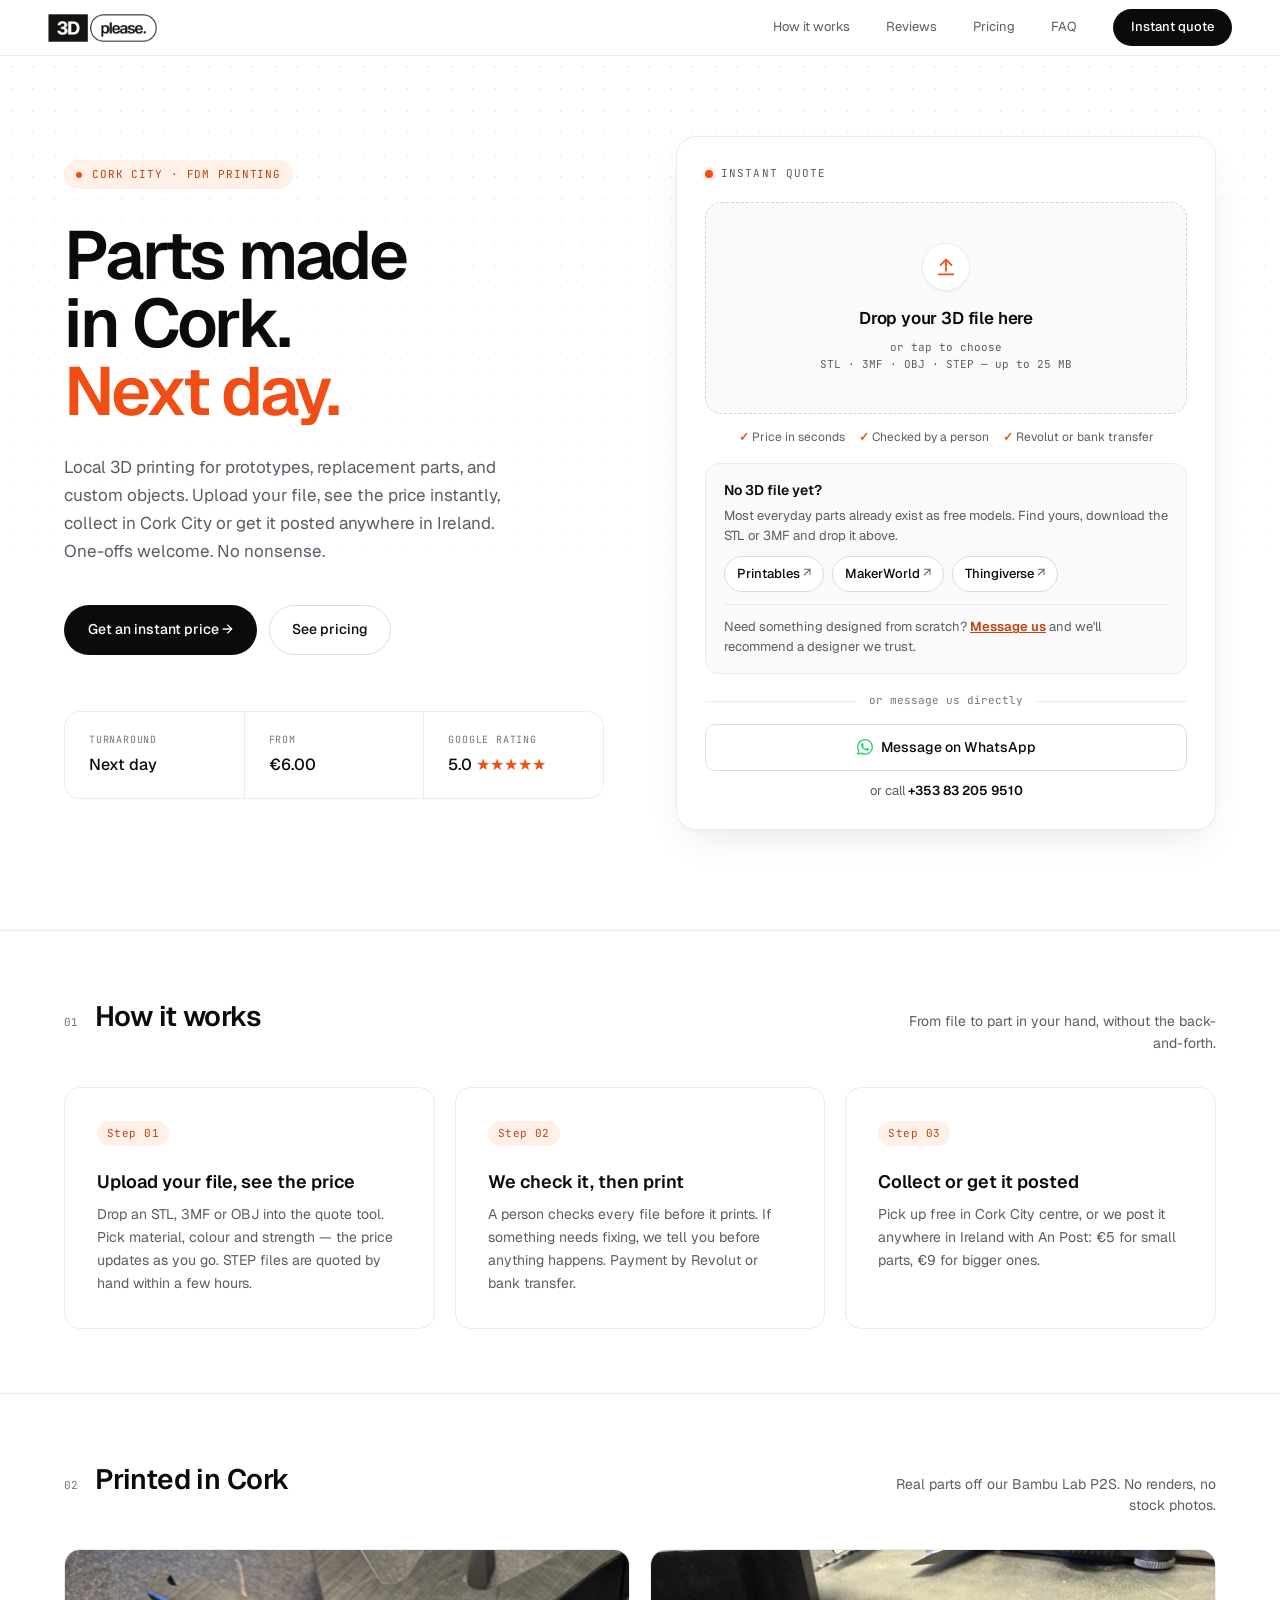
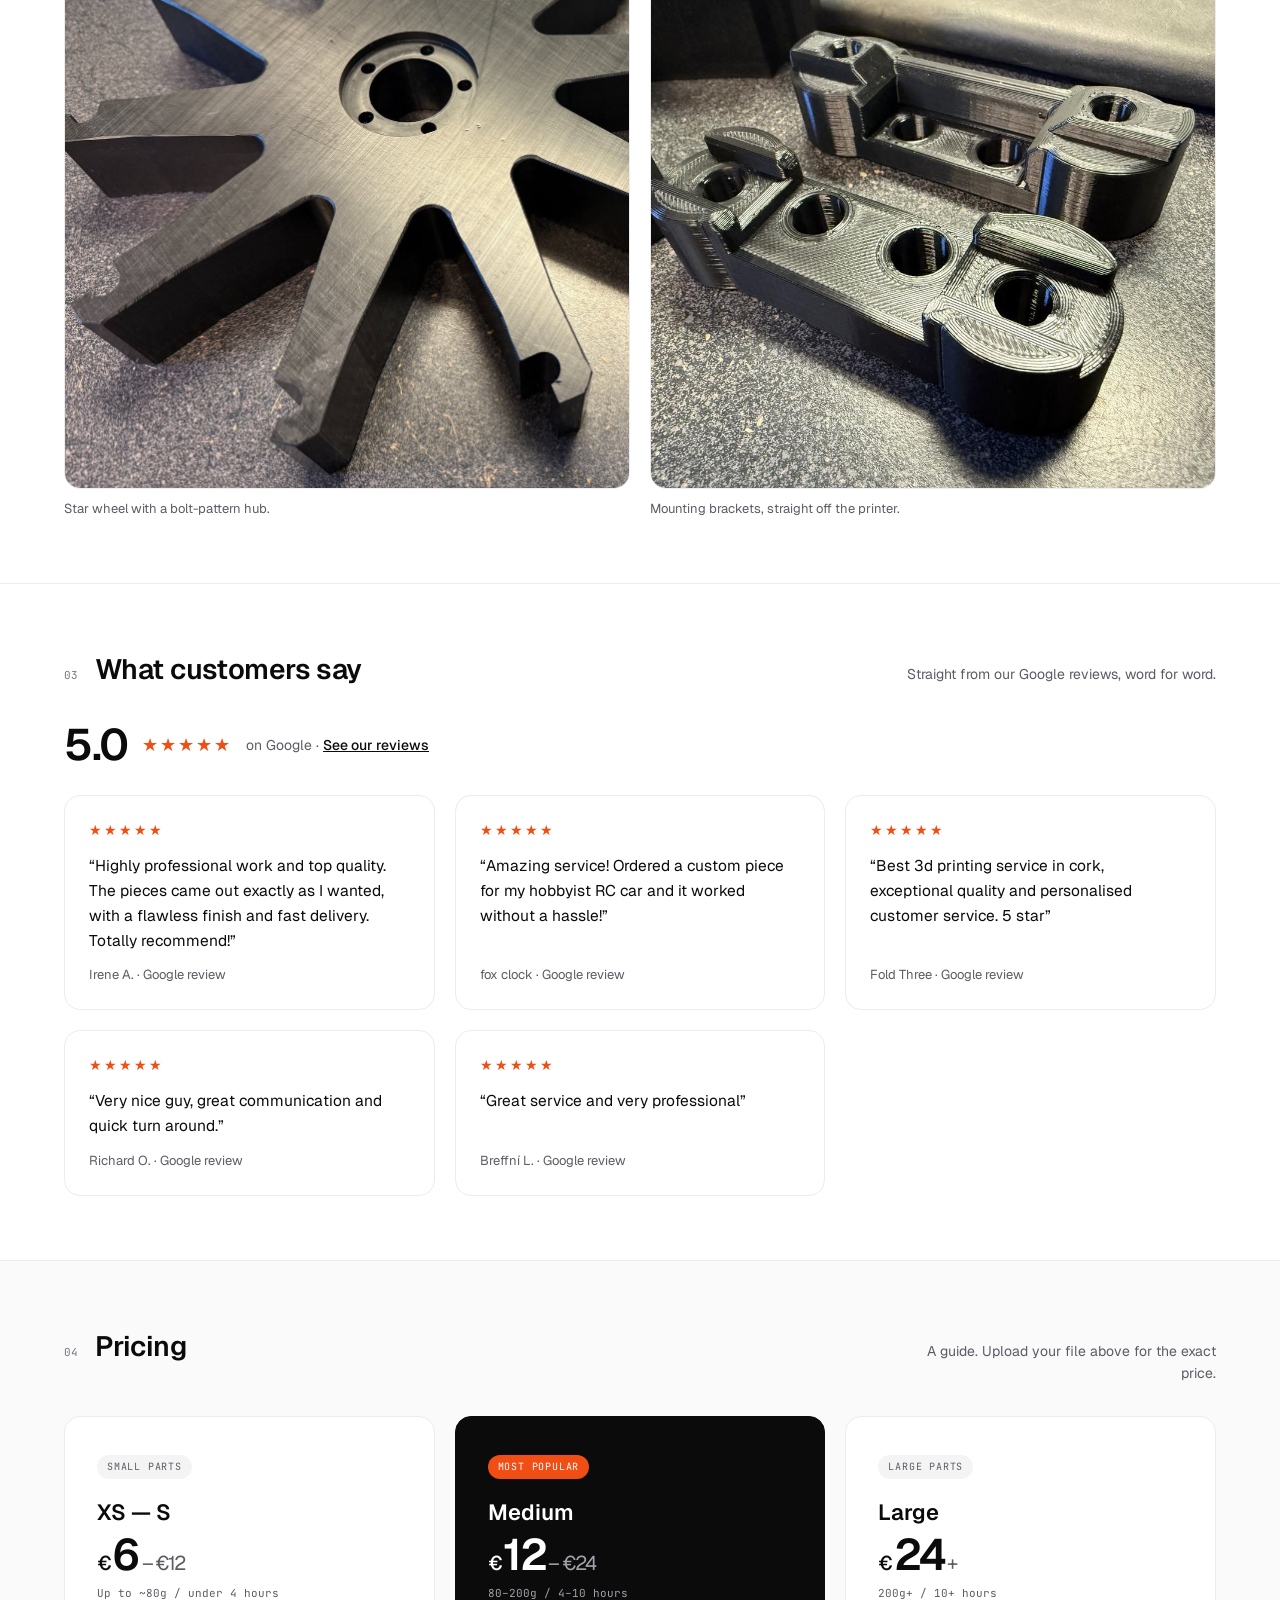
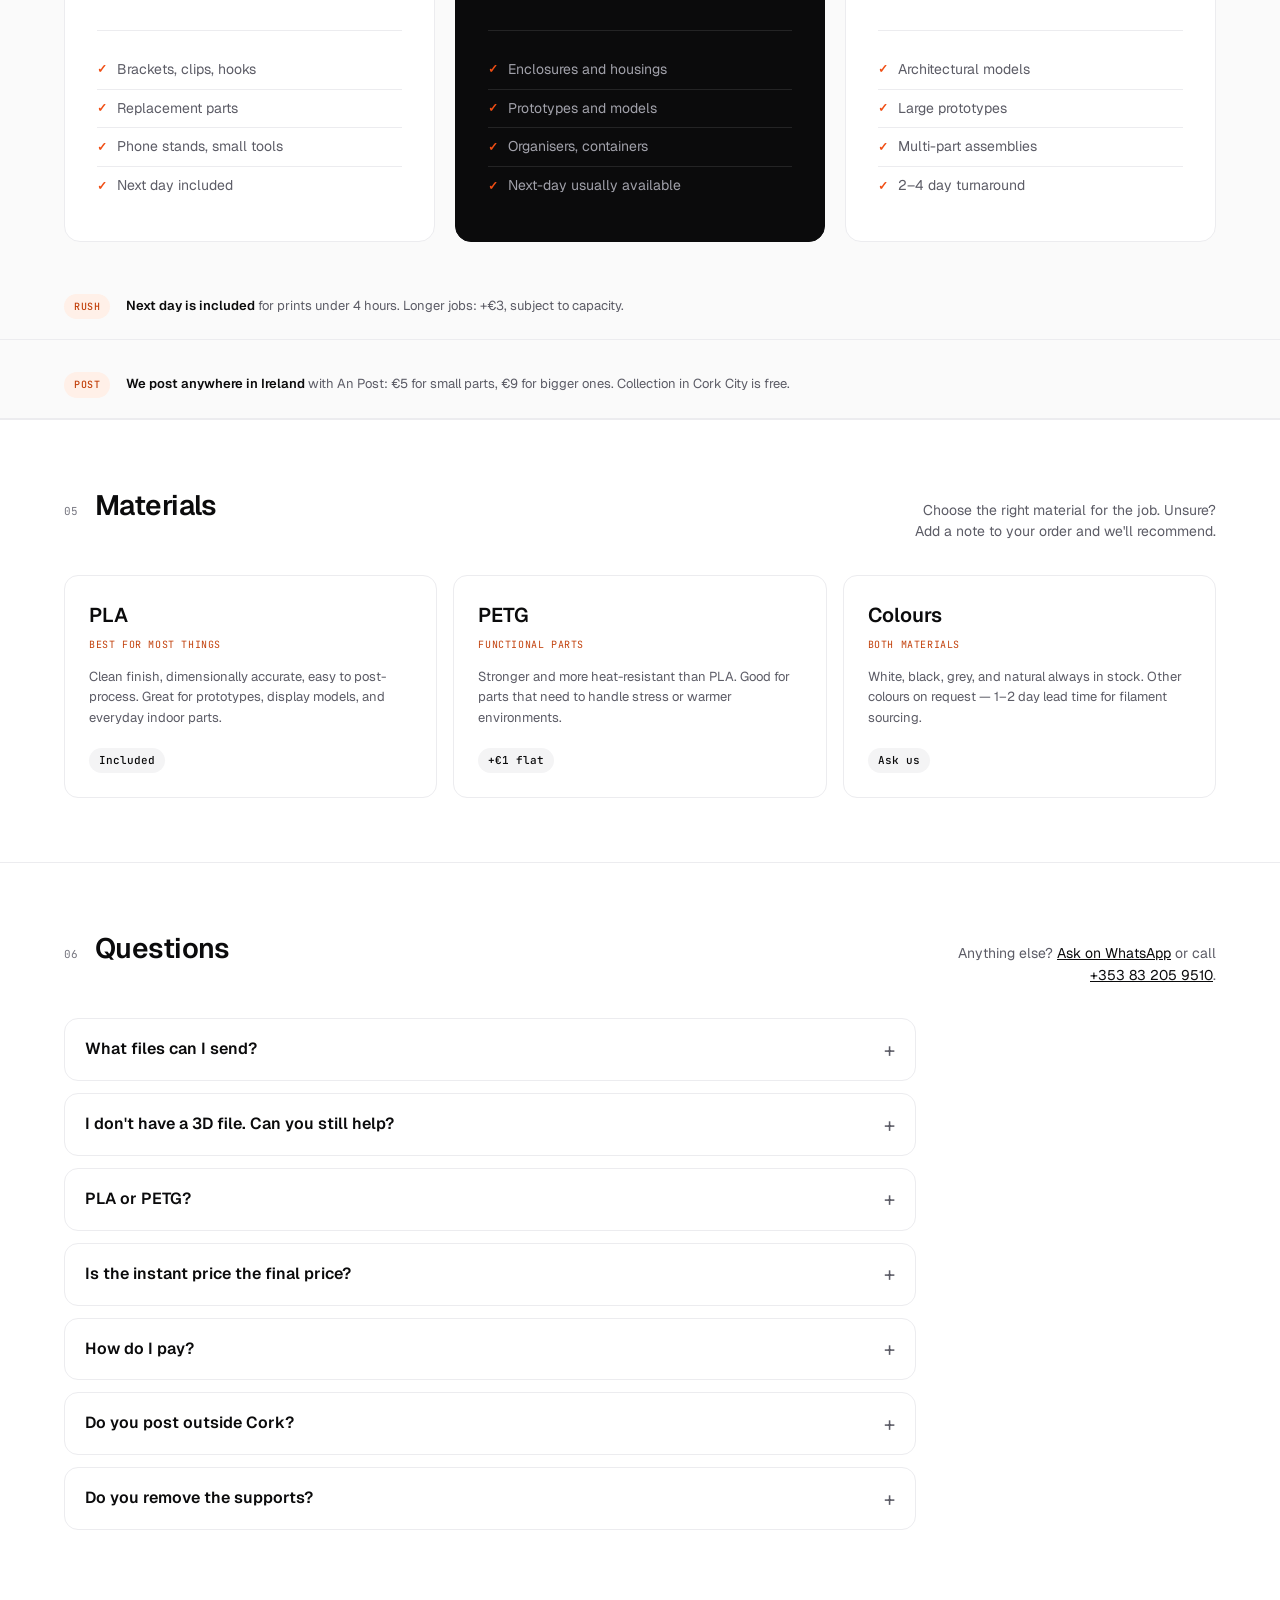
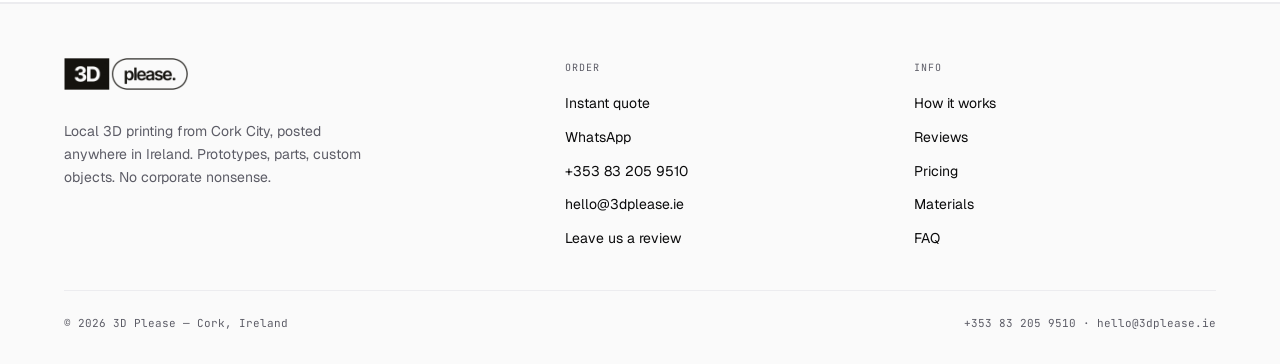
==== index.html @ f81de5fb "Show phone number +353 83 205 9510 on the site Visible, clickable phone number next to the WhatsApp " ====
<!DOCTYPE html>
<html lang="en">
<head>
<meta charset="UTF-8">
<meta name="viewport" content="width=device-width, initial-scale=1.0">
<title>3D Please — Cork City 3D Printing</title>
<meta name="description" content="Local 3D printing in Cork City. Upload your STL, 3MF or OBJ and get an instant price. PLA and PETG. Collect in Cork or get it posted anywhere in Ireland.">
<meta name="keywords" content="3D printing Cork, 3D print Cork City, instant 3D printing quote Cork, STL printing Ireland">
<meta property="og:title" content="3D Please — Cork City 3D Printing">
<meta property="og:description" content="Upload your file, see your price instantly. Collect in Cork City or we post it anywhere in Ireland.">
<meta property="og:url" content="https://3dplease.ie">
<meta property="og:type" content="website">
<meta property="og:image" content="https://3dplease.ie/og.png">
<meta property="og:image:width" content="1200">
<meta property="og:image:height" content="630">
<meta property="og:image:alt" content="3D Please — Cork City, next-day 3D printing">
<meta name="twitter:card" content="summary_large_image">
<link rel="canonical" href="https://3dplease.ie">
<link rel="icon" type="image/svg+xml" href="data:image/svg+xml,%3Csvg xmlns='http://www.w3.org/2000/svg' viewBox='0 0 32 32'%3E%3Crect width='32' height='32' fill='%2318171a'/%3E%3Ctext x='16' y='22' font-family='-apple-system,BlinkMacSystemFont,system-ui,sans-serif' font-weight='900' font-size='14' fill='%23f6f3ed' text-anchor='middle'%3E3D%3C/text%3E%3C/svg%3E">
<link rel="preconnect" href="https://fonts.googleapis.com">
<link href="https://fonts.googleapis.com/css2?family=Geist:wght@300;400;500;600;700&family=JetBrains+Mono:wght@400;500&display=swap" rel="stylesheet">

<!-- Google tag (gtag.js) -->
<script async src="https://www.googletagmanager.com/gtag/js?id=G-JWLKQWBCTT"></script>
<script>
  window.dataLayer = window.dataLayer || [];
  function gtag(){dataLayer.push(arguments);}
  gtag('js', new Date());
  gtag('config', 'G-JWLKQWBCTT');
</script>

<script type="importmap">
{ "imports": {
  "three": "https://cdn.jsdelivr.net/npm/three@0.170.0/build/three.module.js",
  "three/addons/": "https://cdn.jsdelivr.net/npm/three@0.170.0/examples/jsm/"
} }
</script>
<style>
:root {
  --ink: #0b0b0c;
  --ink-soft: #27272a;
  --paper: #ffffff;
  --paper-warm: #f4f4f5;
  --paper-deep: #e9e9eb;
  --surface: #fafafa;
  --border: #dcdce0;
  --border-soft: #ececef;
  --muted: #5c5c66;
  --muted-light: #75757f;
  --muted-on-dark: #a1a1aa;
  --accent: #f04e14;
  --accent-text: #c2410c;
  --accent-deep: #c2410c;
  --accent-soft: #fff0e8;
  --accent-wash: #fff6f1;
  --sans: 'Geist', -apple-system, BlinkMacSystemFont, sans-serif;
  --mono: 'JetBrains Mono', 'IBM Plex Mono', monospace;
}

*, *::before, *::after { box-sizing: border-box; margin: 0; padding: 0; }
html { scroll-behavior: smooth; }
body {
  background: var(--paper);
  color: var(--ink);
  font-family: var(--sans);
  font-size: 15px;
  line-height: 1.55;
  -webkit-font-smoothing: antialiased;
}
[hidden] { display: none !important; }

/* PREVIEW STRIP (only shown while no order endpoint is configured) */
.preview-strip {
  background: var(--ink); color: var(--paper);
  font-family: var(--mono); font-size: 11px; letter-spacing: 0.04em;
  text-align: center; padding: 8px 16px;
}
.preview-strip b { color: var(--accent-soft); font-weight: 500; }

/* NAV */
nav {
  position: sticky; top: 0; z-index: 100;
  background: rgba(255, 255, 255, 0.86);
  backdrop-filter: blur(16px);
  -webkit-backdrop-filter: blur(16px);
  border-bottom: 1px solid var(--border-soft);
  padding: 0 48px;
  display: flex; align-items: center; height: 56px; gap: 36px;
}
.nav-brand {
  display: inline-flex; align-items: center; gap: 6px;
  text-decoration: none; margin-right: auto;
  height: 28px;
}
.logo-img { height: 28px; width: auto; display: block; }
.logo-img-footer { height: 32px; }
.nav-link {
  font-size: 13px; color: var(--muted); text-decoration: none;
  transition: color 0.15s; font-weight: 400;
}
.nav-link:hover { color: var(--ink); }
.nav-cta {
  font-family: var(--sans); font-size: 13px; font-weight: 500;
  background: var(--ink); color: var(--paper);
  padding: 8px 18px; text-decoration: none;
  transition: background 0.15s; border-radius: 999px;
}
.nav-cta:hover { background: var(--ink-soft); }

/* HERO */
.hero {
  padding: 80px 64px 100px;
  display: grid; grid-template-columns: 1fr 1fr;
  gap: 72px;
  align-items: start;
  border-bottom: 1px solid var(--border-soft);
  position: relative;
}
.hero::before {
  content: '';
  position: absolute; inset: 0;
  background-image: radial-gradient(circle, #e4e4e7 1px, transparent 1.2px);
  background-size: 22px 22px;
  -webkit-mask-image: linear-gradient(180deg, rgba(0,0,0,.55), transparent 70%);
          mask-image: linear-gradient(180deg, rgba(0,0,0,.55), transparent 70%);
  z-index: 0; pointer-events: none;
}
.hero-left, .hero-right { position: relative; z-index: 1; }
.hero-left { display: flex; flex-direction: column; position: sticky; top: 104px; padding-top: 24px; }
.hero-tag {
  font-family: var(--mono); font-size: 11px; color: var(--accent-text);
  letter-spacing: 0.08em; text-transform: uppercase;
  margin-bottom: 32px;
  display: inline-flex; align-items: center; gap: 10px;
  background: var(--accent-soft);
  padding: 6px 12px;
  border-radius: 999px;
  width: fit-content;
}
.hero-tag::before {
  content: ''; width: 6px; height: 6px; background: var(--accent);
  border-radius: 50%;
}
.hero-title {
  font-family: var(--sans); font-weight: 600; font-size: 68px;
  line-height: 1.0; letter-spacing: -0.04em;
  margin-bottom: 28px;
}
.hero-title em { font-style: normal; color: var(--accent); font-weight: 600; }
.hero-body {
  font-size: 17px; line-height: 1.65; color: var(--muted);
  font-weight: 400; max-width: 460px; margin-bottom: 40px;
}
.hero-cta-row {
  display: flex; gap: 12px; align-items: center;
  margin-bottom: 56px; flex-wrap: wrap;
}
.btn-primary-hero {
  font-family: var(--sans); font-size: 14px; font-weight: 500;
  background: var(--ink); color: var(--paper);
  padding: 14px 24px; text-decoration: none;
  transition: background 0.15s; border-radius: 999px;
  display: inline-flex; align-items: center; gap: 8px;
}
.btn-primary-hero:hover { background: var(--ink-soft); }
.btn-secondary-hero {
  font-family: var(--sans); font-size: 14px; font-weight: 500;
  background: transparent; color: var(--ink);
  padding: 13px 22px; text-decoration: none;
  transition: all 0.15s; border-radius: 999px;
  border: 1px solid var(--border);
  display: inline-flex; align-items: center; gap: 8px;
}
.btn-secondary-hero:hover { background: var(--surface); border-color: var(--ink); }

.hero-stats {
  display: grid; grid-template-columns: repeat(3, 1fr);
  gap: 1px;
  background: var(--border-soft);
  border: 1px solid var(--border-soft);
  border-radius: 16px;
  overflow: hidden;
}
.stat { padding: 20px 24px; background: var(--paper); }
.stat-label {
  font-family: var(--mono); font-size: 10px; color: var(--muted-light);
  text-transform: uppercase; letter-spacing: 0.08em;
  display: block; margin-bottom: 6px;
}
.stat-value { font-size: 16px; font-weight: 500; color: var(--ink); }

/* HERO RIGHT — quote card */
.hero-right { display: flex; flex-direction: column; scroll-margin-top: 72px; }
.order-card {
  background: var(--paper);
  border: 1px solid var(--border-soft);
  padding: 28px;
  border-radius: 20px;
  box-shadow: 0 1px 2px rgba(0,0,0,0.04), 0 16px 40px -12px rgba(0,0,0,0.10);
}
.order-title {
  font-family: var(--mono); font-size: 11px; color: var(--muted);
  text-transform: uppercase; letter-spacing: 0.1em;
  margin-bottom: 20px;
  display: flex; align-items: center; gap: 8px;
}
.dot {
  width: 8px; height: 8px; background: var(--accent);
  border-radius: 50%;
  box-shadow: 0 0 0 3px var(--accent-soft);
}

/* Dropzone */
.dropzone {
  display: flex; flex-direction: column; align-items: center; justify-content: center;
  gap: 8px; text-align: center;
  border: 1.5px dashed #d4d4d8;
  border-radius: 16px;
  padding: 40px 20px;
  background: var(--surface);
  cursor: pointer;
  transition: border-color 0.15s, background 0.15s;
}
.dropzone:hover, .dropzone.drag, .dropzone:focus-visible {
  border-color: var(--accent); background: var(--accent-wash); outline: none;
}
.dz-icon {
  width: 48px; height: 48px; border-radius: 50%;
  background: var(--paper); border: 1px solid var(--border-soft); box-shadow: 0 1px 2px rgba(0,0,0,.05);
  display: flex; align-items: center; justify-content: center;
  margin-bottom: 6px; color: var(--accent);
}
.dz-title { font-size: 17px; font-weight: 600; letter-spacing: -0.01em; }
.dz-sub { font-family: var(--mono); font-size: 11px; color: var(--muted); }
.dz-points {
  display: flex; gap: 14px; flex-wrap: wrap; justify-content: center;
  margin-top: 14px; font-size: 12px; color: var(--muted);
}
.dz-points span::before { content: '✓ '; color: var(--accent); font-weight: 600; }
.dz-note { font-size: 12.5px; color: var(--muted); text-align: center; margin-top: 14px; }
.dz-note a { color: var(--ink); }

/* Viewer + file info */
.viewer {
  position: relative; height: 250px;
  border-radius: 14px; overflow: hidden;
  background: radial-gradient(circle at 50% 30%, #ffffff 0%, #efeff1 80%);
  border: 1px solid var(--border-soft);
  touch-action: none;
}
.viewer canvas { display: block; width: 100%; height: 100%; }
.viewer-msg {
  position: absolute; inset: 0;
  display: flex; flex-direction: column; gap: 10px;
  align-items: center; justify-content: center; text-align: center; padding: 20px;
  font-family: var(--mono); font-size: 11px; color: var(--muted);
}
.spinner {
  width: 22px; height: 22px; border-radius: 50%;
  border: 2px solid var(--border); border-top-color: var(--accent);
  animation: spin 0.8s linear infinite;
}
@keyframes spin { to { transform: rotate(360deg); } }
.viewer-hint {
  position: absolute; bottom: 8px; right: 12px;
  font-family: var(--mono); font-size: 10px; color: var(--muted-light);
  pointer-events: none;
}
.file-row {
  display: flex; align-items: center; justify-content: space-between;
  gap: 12px; margin-top: 12px;
}
.file-name {
  font-size: 13.5px; font-weight: 500;
  overflow: hidden; text-overflow: ellipsis; white-space: nowrap;
}
.link-btn {
  background: none; border: none; cursor: pointer; flex-shrink: 0;
  font-family: var(--sans); font-size: 12.5px; color: var(--accent-text);
  text-decoration: underline; text-underline-offset: 3px;
}
.specs {
  display: flex; align-items: center; gap: 8px; flex-wrap: wrap;
  font-family: var(--mono); font-size: 11px; color: var(--muted);
  margin-top: 4px;
}
.specs select {
  font-family: var(--mono); font-size: 11px; color: var(--ink);
  border: 1px solid var(--border); border-radius: 6px;
  background: var(--paper); padding: 2px 4px; cursor: pointer;
}
.alert {
  font-size: 12.5px; line-height: 1.5; color: var(--ink);
  padding: 10px 12px; border-radius: 10px; margin-top: 10px;
  background: var(--accent-wash); border: 1px solid var(--accent-soft);
}
.alert.note { background: var(--paper-warm); border-color: var(--border-soft); color: var(--muted); }

/* Options */
.opts { display: grid; grid-template-columns: 1fr auto; gap: 16px 14px; margin-top: 20px; }
.opts .full { grid-column: 1 / -1; }
.opt-label {
  font-size: 12px; font-weight: 500; color: var(--ink);
  display: block; margin-bottom: 6px;
}
.opt-label .hint { color: var(--muted-light); font-weight: 400; }
.seg {
  display: flex; gap: 3px; padding: 3px;
  background: var(--paper-warm); border: 1px solid transparent;
  border-radius: 12px;
}
.seg input { position: absolute; opacity: 0; pointer-events: none; }
.seg label {
  flex: 1; text-align: center; cursor: pointer;
  font-size: 13px; font-weight: 500; color: var(--muted); line-height: 1.25;
  padding: 8px 6px; border-radius: 8px;
  transition: background 0.12s, color 0.12s;
}
.seg label small {
  display: block; font-family: var(--mono); font-size: 10px; font-weight: 400;
  color: var(--muted-light); margin-top: 2px;
}
.seg input:checked + label {
  background: var(--paper); color: var(--ink);
  box-shadow: 0 1px 3px rgba(0,0,0,0.10), 0 0 0 1px rgba(0,0,0,0.04);
}
.seg input:focus-visible + label { outline: 2px solid var(--accent); outline-offset: 1px; }
.seg input:disabled + label { opacity: 0.4; cursor: not-allowed; }

.swatches { display: flex; gap: 8px; flex-wrap: wrap; }
.swatch input { position: absolute; opacity: 0; pointer-events: none; }
.swatch label {
  display: inline-flex; align-items: center; gap: 7px; cursor: pointer;
  padding: 5px 12px 5px 5px; border-radius: 999px;
  border: 1px solid var(--border-soft); background: var(--paper);
  font-size: 12.5px; color: var(--muted); font-weight: 500;
  transition: border-color 0.12s;
}
.swatch .chip { width: 20px; height: 20px; border-radius: 50%; border: 1px solid rgba(24,23,26,0.15); }
.swatch input:checked + label { border-color: var(--ink); color: var(--ink); box-shadow: 0 0 0 1px var(--ink); }
.swatch input:focus-visible + label { outline: 2px solid var(--accent); outline-offset: 2px; }

.stepper {
  display: flex; align-items: center; height: 40px;
  border: 1px solid var(--border); border-radius: 10px; overflow: hidden;
  background: var(--paper);
}
.stepper button {
  width: 36px; height: 100%; border: none; background: transparent; cursor: pointer;
  font-size: 18px; color: var(--ink); font-family: var(--sans);
}
.stepper button:hover { background: var(--paper-warm); }
.stepper input {
  width: 40px; height: 100%; text-align: center; border: none; outline: none;
  font-family: var(--sans); font-size: 14px; font-weight: 500; color: var(--ink);
  background: transparent; -moz-appearance: textfield;
}
.stepper input::-webkit-outer-spin-button,
.stepper input::-webkit-inner-spin-button { -webkit-appearance: none; margin: 0; }
.opt-sub { font-size: 11.5px; color: var(--muted-light); margin-top: 6px; }
.check {
  display: flex; align-items: center; gap: 8px; cursor: pointer;
  font-size: 12.5px; color: var(--muted); margin-top: 10px;
}
.check input { width: 16px; height: 16px; accent-color: var(--ink); cursor: pointer; }

/* Price box */
.price-box {
  background: var(--ink); color: var(--paper);
  border-radius: 14px; padding: 18px 20px;
  margin: 22px 0 18px;
}
.pb-label {
  font-family: var(--mono); font-size: 10px; color: var(--muted-on-dark);
  text-transform: uppercase; letter-spacing: 0.1em;
}
.pb-amount {
  font-size: 40px; font-weight: 600; letter-spacing: -0.035em; line-height: 1.1;
  margin-top: 4px;
}
.pb-amount.manual { font-size: 26px; letter-spacing: -0.02em; }
.pb-meta { font-family: var(--mono); font-size: 11px; color: var(--muted-on-dark); margin-top: 6px; }
.pb-note {
  font-size: 12px; color: var(--muted-on-dark); line-height: 1.55;
  margin-top: 12px; padding-top: 12px; border-top: 1px solid rgba(255,255,255,0.1);
}
.pb-break { margin-top: 10px; }
.pb-break summary {
  cursor: pointer; font-family: var(--mono); font-size: 11px; color: var(--paper);
  list-style: none; display: inline-flex; align-items: center; gap: 6px;
}
.pb-break summary::-webkit-details-marker { display: none; }
.pb-break summary::after { content: '+'; color: var(--accent-soft); }
.pb-break[open] summary::after { content: '−'; }
.pb-break table { width: 100%; border-collapse: collapse; margin-top: 8px; font-size: 12px; }
.pb-break td { padding: 4px 0; color: var(--muted-on-dark); border-bottom: 1px solid rgba(255,255,255,0.06); }
.pb-break td:last-child { text-align: right; color: var(--paper); font-family: var(--mono); font-size: 11.5px; }

/* Contact fields */
.field-group { margin-bottom: 14px; }
.field-group label {
  font-family: var(--sans); font-size: 12px; color: var(--ink);
  font-weight: 500; display: block; margin-bottom: 6px;
}
.field-group input,
.field-group textarea {
  width: 100%; padding: 11px 14px;
  border: 1px solid var(--border); background: var(--paper);
  font-family: var(--sans); font-size: 14px; color: var(--ink);
  outline: none; transition: all 0.15s;
  border-radius: 10px;
  -webkit-appearance: none; resize: none;
}
.field-group input::placeholder,
.field-group textarea::placeholder { color: var(--muted-light); }
.field-group input:focus,
.field-group textarea:focus {
  border-color: var(--accent);
  box-shadow: 0 0 0 3px var(--accent-soft);
}
.field-row { display: grid; grid-template-columns: 1fr 1fr; gap: 12px; }
.hp { position: absolute; left: -9999px; width: 1px; height: 1px; opacity: 0; }
.btn-submit {
  width: 100%; padding: 14px;
  background: var(--ink); color: #fff;
  border: none; cursor: pointer;
  font-family: var(--sans); font-size: 15px; font-weight: 600;
  transition: background 0.15s;
  margin-top: 4px;
  border-radius: 10px;
  display: flex; align-items: center; justify-content: center; gap: 6px;
}
.btn-submit:hover { background: var(--ink-soft); }
.btn-submit:disabled { opacity: 0.55; cursor: not-allowed; }
.form-error { font-size: 12.5px; color: var(--accent-text); margin-top: 10px; text-align: center; }
.fine-print { font-size: 11.5px; color: var(--muted-light); text-align: center; margin-top: 10px; line-height: 1.5; }

.or-divider {
  text-align: center; margin: 18px 0 14px;
  font-family: var(--mono); font-size: 11px; color: var(--muted-light);
  position: relative;
}
.or-divider::before, .or-divider::after {
  content: ''; position: absolute; top: 50%;
  width: calc(50% - 90px); height: 1px; background: var(--border-soft);
}
.or-divider::before { left: 0; }
.or-divider::after { right: 0; }
.btn-whatsapp {
  width: 100%; padding: 12px;
  background: var(--paper); color: var(--ink);
  border: 1px solid var(--border); cursor: pointer;
  font-family: var(--sans); font-size: 14px; font-weight: 500;
  text-decoration: none; display: flex; align-items: center;
  justify-content: center; gap: 8px; transition: all 0.15s;
  border-radius: 10px;
}
.btn-whatsapp:hover { background: var(--surface); border-color: var(--ink); }
.call-line { text-align: center; font-size: 13px; color: var(--muted); margin-top: 10px; }
.call-line a { color: var(--ink); font-weight: 600; text-decoration: none; white-space: nowrap; }

.success-state { text-align: center; padding: 40px 8px 8px; }
.success-icon {
  width: 48px; height: 48px; margin: 0 auto 18px;
  background: var(--accent-soft); border-radius: 50%;
  display: flex; align-items: center; justify-content: center;
  font-size: 22px; color: var(--accent-text);
}
.success-title { font-size: 18px; font-weight: 600; margin-bottom: 8px; }
.success-body { font-size: 14px; color: var(--muted); line-height: 1.6; }
.success-summary {
  text-align: left; margin: 20px 0 8px; font-size: 13px;
  border: 1px solid var(--border-soft); border-radius: 12px; overflow: hidden;
}
.success-summary div { display: flex; justify-content: space-between; gap: 12px; padding: 9px 14px; border-bottom: 1px solid var(--border-soft); }
.success-summary div:last-child { border-bottom: none; }
.success-summary span:first-child { color: var(--muted); }
.success-summary span:last-child { font-weight: 500; text-align: right; overflow-wrap: anywhere; }
.btn-ghost {
  margin-top: 16px; padding: 10px 18px; border-radius: 999px;
  border: 1px solid var(--border); background: transparent; cursor: pointer;
  font-family: var(--sans); font-size: 13px; font-weight: 500; color: var(--ink);
}
.btn-ghost:hover { background: var(--paper-warm); }

/* NO FILE PANEL */
.nofile {
  margin-top: 16px; padding: 16px 18px; text-align: left;
  border: 1px solid var(--border-soft); border-radius: 14px; background: var(--surface);
}
.nofile-title { font-size: 14px; font-weight: 600; margin-bottom: 4px; }
.nofile p { font-size: 13px; color: var(--muted); line-height: 1.55; }
.nofile-links { display: flex; gap: 8px; flex-wrap: wrap; margin: 10px 0 12px; }
.nofile-links a {
  font-size: 13px; font-weight: 500; color: var(--ink); text-decoration: none;
  border: 1px solid var(--border); border-radius: 999px; padding: 7px 12px; background: var(--paper);
  transition: border-color 0.15s;
}
.nofile-links a:hover { border-color: var(--ink); }
.nofile-links a::after { content: ' ↗'; color: var(--muted-light); }
.nofile .designer { padding-top: 12px; border-top: 1px solid var(--border-soft); }
.nofile .designer a { color: var(--accent-text); font-weight: 600; }

/* GALLERY */
.gallery { display: grid; grid-template-columns: 1fr 1fr; gap: 20px; padding: 0 64px 64px; }
.gallery figure { margin: 0; }
.gallery img {
  width: 100%; height: 540px; object-fit: cover; display: block;
  border-radius: 16px; border: 1px solid var(--border-soft); background: var(--paper-warm);
}
.gallery figcaption { font-size: 13px; color: var(--muted); margin-top: 10px; }

/* REVIEWS */
.rating-row { display: flex; align-items: center; gap: 14px; flex-wrap: wrap; padding: 0 64px 28px; }
.rating-big { font-size: 44px; font-weight: 600; letter-spacing: -0.03em; line-height: 1; }
.stars { color: var(--accent); letter-spacing: 2px; font-size: 18px; }
.rating-meta { font-size: 14px; color: var(--muted); }
.rating-meta a { color: var(--ink); font-weight: 500; }
.reviews-grid {
  display: grid; grid-template-columns: repeat(3, minmax(0, 1fr));
  gap: 20px; padding: 0 64px 64px;
}
.review {
  background: var(--paper); border: 1px solid var(--border-soft); border-radius: 16px;
  padding: 24px; display: flex; flex-direction: column; gap: 12px; margin: 0;
}
.review .stars { font-size: 14px; }
.review blockquote { margin: 0; font-size: 15.5px; line-height: 1.6; color: var(--ink); }
.review figcaption { margin-top: auto; font-size: 13px; color: var(--muted); }

/* FAQ */
.faq { padding: 0 64px 72px; display: grid; gap: 12px; max-width: 980px; }
.faq details {
  border: 1px solid var(--border-soft); border-radius: 14px; padding: 18px 20px; background: var(--paper);
}
.faq summary {
  cursor: pointer; font-weight: 600; font-size: 16px; list-style: none;
  display: flex; justify-content: space-between; align-items: center; gap: 16px;
}
.faq summary::-webkit-details-marker { display: none; }
.faq summary::after { content: '+'; color: var(--muted); font-weight: 400; font-size: 20px; line-height: 1; }
.faq details[open] summary::after { content: '−'; }
.faq details p { margin-top: 10px; font-size: 14.5px; color: var(--muted); line-height: 1.65; }
.faq details a { color: var(--accent-text); font-weight: 500; }

/* NOTICE */
.notice {
  background: var(--surface);
  border-bottom: 1px solid var(--border-soft);
  padding: 20px 64px;
  display: flex; align-items: center; gap: 16px;
}
.notice-icon {
  font-family: var(--mono); font-size: 10px; color: var(--accent-text);
  background: var(--accent-soft); padding: 5px 10px;
  white-space: nowrap; text-transform: uppercase; letter-spacing: 0.06em;
  border-radius: 999px; font-weight: 500;
}
.notice-text { font-size: 13px; color: var(--muted); line-height: 1.6; }
.notice-text strong { color: var(--ink); font-weight: 600; }

/* SECTIONS */
.section { border-bottom: 1px solid var(--border-soft); }
#pricing { background: var(--surface); }
#pricing .price-card:not(.featured) { background: var(--paper); }
.section-head {
  padding: 64px 64px 32px;
  display: flex; align-items: baseline; justify-content: space-between;
  gap: 40px;
}
.section-head-left { display: flex; align-items: baseline; gap: 16px; }
.section-num { font-family: var(--mono); font-size: 11px; color: var(--muted-light); letter-spacing: 0.04em; }
.section-label { font-family: var(--sans); font-size: 28px; font-weight: 600; letter-spacing: -0.02em; color: var(--ink); }
.section-sub { font-size: 14px; color: var(--muted); max-width: 320px; text-align: right; }

/* HOW IT WORKS */
.steps { display: grid; grid-template-columns: repeat(3, 1fr); gap: 20px; padding: 0 64px 64px; }
.step {
  background: var(--paper); border: 1px solid var(--border-soft);
  border-radius: 16px; padding: 32px; transition: all 0.2s;
}
.step:hover { border-color: var(--border); transform: translateY(-2px); }
.step-num {
  font-family: var(--mono); font-size: 11px; color: var(--accent-text);
  display: inline-block; margin-bottom: 24px;
  background: var(--accent-soft); padding: 4px 10px;
  border-radius: 999px; letter-spacing: 0.04em;
}
.step-title { font-size: 18px; font-weight: 600; margin-bottom: 10px; line-height: 1.3; }
.step-body { font-size: 14px; color: var(--muted); line-height: 1.65; }

/* PRICING */
.pricing-grid { display: grid; grid-template-columns: repeat(3, 1fr); gap: 20px; padding: 0 64px 32px; }
.price-card {
  background: var(--paper); border: 1px solid var(--border-soft);
  border-radius: 16px; padding: 36px 32px; position: relative; transition: all 0.2s;
}
.price-card:hover { border-color: var(--border); transform: translateY(-2px); }
.price-card.featured { background: var(--ink); color: var(--paper); border-color: var(--ink); }
.price-card.featured .price-name,
.price-card.featured .price-amount { color: var(--paper); }
.price-card.featured .price-sub { color: var(--muted-on-dark); }
.price-card.featured .price-features li { color: var(--muted-on-dark); border-color: rgba(255,255,255,0.1); }
.price-card.featured .price-features li::before { color: var(--accent); }
.price-card.featured .price-divider { border-color: rgba(255,255,255,0.1); }
.price-badge {
  font-family: var(--mono); font-size: 10px; text-transform: uppercase; letter-spacing: 0.08em;
  display: inline-block; margin-bottom: 16px; padding: 4px 10px; border-radius: 999px;
  background: var(--paper-warm); color: var(--muted);
}
.price-card.featured .price-badge { background: var(--accent); color: var(--paper); }
.price-name { font-size: 22px; font-weight: 600; margin-bottom: 4px; }
.price-amount {
  font-size: 44px; font-weight: 600; letter-spacing: -0.04em;
  margin-bottom: 4px; display: flex; align-items: baseline; gap: 2px; line-height: 1;
}
.price-amount sup { font-size: 20px; font-weight: 500; top: -8px; }
.price-amount .range { font-size: 20px; color: var(--muted); font-weight: 400; }
.price-card.featured .price-amount .range { color: var(--muted-on-dark); }
.price-sub { font-family: var(--mono); font-size: 11px; color: var(--muted); margin-bottom: 28px; display: block; margin-top: 8px; }
.price-divider { border: none; border-top: 1px solid var(--border-soft); margin-bottom: 20px; }
.price-features { list-style: none; }
.price-features li {
  font-size: 14px; color: var(--muted); padding: 8px 0;
  border-bottom: 1px solid var(--border-soft);
  display: flex; align-items: center; gap: 10px;
}
.price-features li:last-child { border-bottom: none; }
.price-features li::before { content: '✓'; color: var(--accent); font-size: 12px; flex-shrink: 0; font-weight: 600; }

/* MATERIALS */
.materials-grid { display: grid; grid-template-columns: repeat(3, 1fr); gap: 16px; padding: 0 64px 64px; }
.mat-cell {
  background: var(--paper); border: 1px solid var(--border-soft);
  border-radius: 14px; padding: 24px; transition: all 0.2s;
}
.mat-cell:hover { border-color: var(--border); }
.mat-name { font-size: 20px; font-weight: 600; margin-bottom: 6px; }
.mat-best {
  font-family: var(--mono); font-size: 10px; text-transform: uppercase;
  letter-spacing: 0.06em; color: var(--accent-text); display: block; margin-bottom: 14px;
}
.mat-desc { font-size: 13px; color: var(--muted); line-height: 1.6; margin-bottom: 18px; }
.mat-tag {
  font-family: var(--mono); font-size: 11px; color: var(--ink);
  background: var(--paper-warm); padding: 4px 10px;
  display: inline-block; border-radius: 999px; font-weight: 500;
}

/* FOOTER */
footer { background: var(--surface); padding: 56px 64px 32px; border-top: 1px solid var(--border-soft); }
.footer-grid { display: grid; grid-template-columns: 1.5fr 1fr 1fr; gap: 48px; margin-bottom: 40px; }
.footer-brand-logo { display: inline-flex; align-items: center; gap: 6px; text-decoration: none; margin-bottom: 16px; height: 28px; }
.footer-tagline { font-size: 14px; color: var(--muted); line-height: 1.65; max-width: 320px; margin-top: 16px; }
.footer-col-title {
  font-family: var(--mono); font-size: 10px; color: var(--muted);
  text-transform: uppercase; letter-spacing: 0.1em; margin-bottom: 16px; display: block;
}
.footer-links { list-style: none; display: flex; flex-direction: column; gap: 10px; }
.footer-links a { font-size: 14px; color: var(--ink); text-decoration: none; transition: color 0.15s; }
.footer-links a:hover { color: var(--accent-text); }
.footer-bottom { border-top: 1px solid var(--border-soft); padding-top: 24px; display: flex; justify-content: space-between; align-items: center; }
.footer-copy { font-family: var(--mono); font-size: 11px; color: var(--muted); }

/* RESPONSIVE */
@media (max-width: 1100px) {
  .hero { gap: 48px; padding-left: 40px; padding-right: 40px; }
  .hero-title { font-size: 56px; }
}
@media (max-width: 900px) {
  .hero { grid-template-columns: 1fr; gap: 40px; padding: 40px 20px 56px; }
  .hero::before { display: none; }
  .hero-left { position: static; padding-top: 0; }
  .hero-title { font-size: 42px; margin-bottom: 16px; }
  .hero-tag { margin-bottom: 20px; }
  .hero-body { font-size: 16px; margin-bottom: 24px; }
  .hero-cta-row { display: none; }  /* the quote card follows right below */
  nav { padding: 0 20px; gap: 16px; }
  .nav-link { display: none; }
  .notice, .section-head, footer { padding-left: 20px; padding-right: 20px; }
  .steps, .pricing-grid, .materials-grid { padding-left: 20px; padding-right: 20px; }
  .gallery, .reviews-grid, .rating-row, .faq { padding-left: 20px; padding-right: 20px; }
  .gallery { grid-template-columns: 1fr; }
  .reviews-grid { grid-template-columns: 1fr; }
  .gallery img { height: 340px; }
  .steps, .pricing-grid, .materials-grid { grid-template-columns: 1fr; }
  .section-head { flex-direction: column; gap: 12px; padding-top: 48px; }
  .section-sub { text-align: left; }
  .footer-grid { grid-template-columns: 1fr; gap: 32px; }
  .footer-bottom { flex-direction: column; gap: 12px; }
  .hero-stats { grid-template-columns: 1fr 1fr 1fr; }
  .stat { padding: 14px 14px; }
  .stat-value { font-size: 14px; }
  .order-card { padding: 20px; border-radius: 18px; }
  .viewer { height: 230px; }
}
@media (max-width: 420px) {
  .field-row { grid-template-columns: 1fr; gap: 0; }
  .seg label { font-size: 12.5px; padding: 8px 4px; }
  .pb-amount { font-size: 36px; }
}
</style>
</head>
<body>

<div class="preview-strip" id="previewStrip" hidden><b>PREVIEW</b> · orders placed on this page are not sent anywhere yet</div>

<nav>
  <a class="nav-brand" href="#" aria-label="3D Please — home">
    <img src="logo.png" width="560" height="144" alt="3D Please" class="logo-img">
  </a>
  <a class="nav-link" href="#how">How it works</a>
  <a class="nav-link" href="#reviews">Reviews</a>
  <a class="nav-link" href="#pricing">Pricing</a>
  <a class="nav-link" href="#faq">FAQ</a>
  <a class="nav-cta" href="#order">Instant quote</a>
</nav>

<section class="hero">
  <div class="hero-left">
    <div class="hero-tag">Cork City · FDM Printing</div>
    <h1 class="hero-title">Parts made<br>in Cork.<br><em>Next day.</em></h1>
    <p class="hero-body">
      Local 3D printing for prototypes, replacement parts, and custom objects.
      Upload your file, see the price instantly, collect in Cork City or get it posted anywhere in Ireland. One-offs welcome. No nonsense.
    </p>
    <div class="hero-cta-row">
      <a href="#order" class="btn-primary-hero">Get an instant price →</a>
      <a href="#pricing" class="btn-secondary-hero">See pricing</a>
    </div>
    <div class="hero-stats">
      <div class="stat">
        <span class="stat-label">Turnaround</span>
        <span class="stat-value">Next day</span>
      </div>
      <div class="stat">
        <span class="stat-label">From</span>
        <span class="stat-value">€6.00</span>
      </div>
      <div class="stat">
        <span class="stat-label">Google rating</span>
        <span class="stat-value">5.0 <span style="color:var(--accent)">★★★★★</span></span>
      </div>
    </div>
  </div>

  <div class="hero-right" id="order">
    <div class="order-card">
      <div class="order-title"><span class="dot"></span><span id="cardTitle">Instant quote</span></div>

      <div id="quoteFlow">
        <!-- STEP 1: upload -->
        <div id="uploadStep">
          <label class="dropzone" id="dropzone" for="fileInput" tabindex="0">
            <input type="file" id="fileInput" accept=".stl,.3mf,.obj,.step,.stp" hidden>
            <span class="dz-icon" aria-hidden="true">
              <svg width="22" height="22" viewBox="0 0 24 24" fill="none" stroke="currentColor" stroke-width="2" stroke-linecap="round" stroke-linejoin="round"><path d="M12 16V4"/><path d="m6 10 6-6 6 6"/><path d="M4 20h16"/></svg>
            </span>
            <span class="dz-title">Drop your 3D file here</span>
            <span class="dz-sub">or tap to choose<br>STL · 3MF · OBJ · STEP — up to 25 MB</span>
          </label>
          <div class="dz-points"><span>Price in seconds</span><span>Checked by a person</span><span>Revolut or bank transfer</span></div>
          <div class="nofile">
            <div class="nofile-title">No 3D file yet?</div>
            <p>Most everyday parts already exist as free models. Find yours, download the STL or 3MF and drop it above.</p>
            <div class="nofile-links">
              <a href="https://www.printables.com/" target="_blank" rel="noopener">Printables</a>
              <a href="https://makerworld.com/" target="_blank" rel="noopener">MakerWorld</a>
              <a href="https://www.thingiverse.com/" target="_blank" rel="noopener">Thingiverse</a>
            </div>
            <p class="designer">Need something designed from scratch? <a href="https://wa.me/353832059510?text=Hi%2C%20I%20need%20a%203D%20model%20designed%20%E2%80%94%20can%20you%20recommend%20a%20designer%3F" target="_blank" rel="noopener">Message us</a> and we'll recommend a designer we trust.</p>
          </div>
        </div>

        <!-- STEP 2: model + options + order -->
        <form id="quoteForm" novalidate hidden>
          <div class="viewer" id="viewer">
            <div class="viewer-msg" id="viewerMsg"><div class="spinner"></div><span>Reading your file…</span></div>
            <span class="viewer-hint" id="viewerHint" hidden>drag to rotate · pinch to zoom</span>
          </div>
          <div class="file-row">
            <span class="file-name" id="fileName">—</span>
            <button type="button" class="link-btn" id="changeFile">Change file</button>
          </div>
          <div class="specs" id="specs" hidden>
            <span id="dims">—</span>
            <span>·</span>
            <label for="units" style="display:inline">units</label>
            <select id="units" aria-label="File units">
              <option value="1">mm</option>
              <option value="10">cm</option>
              <option value="25.4">inches</option>
            </select>
          </div>
          <div id="alerts"></div>

          <div class="opts">
            <div>
              <span class="opt-label">Material</span>
              <div class="seg" role="radiogroup" aria-label="Material">
                <input type="radio" name="material" id="m-pla" value="PLA" checked><label for="m-pla">PLA<small>included</small></label>
                <input type="radio" name="material" id="m-petg" value="PETG"><label for="m-petg">PETG<small>+€1</small></label>
              </div>
            </div>
            <div>
              <span class="opt-label">Quantity</span>
              <div class="stepper">
                <button type="button" id="qtyMinus" aria-label="Fewer">−</button>
                <input type="number" id="qty" name="qty" value="1" min="1" max="100" inputmode="numeric" aria-label="Quantity">
                <button type="button" id="qtyPlus" aria-label="More">+</button>
              </div>
            </div>

            <div class="full">
              <span class="opt-label">Colour</span>
              <div class="swatches" role="radiogroup" aria-label="Colour">
                <span class="swatch"><input type="radio" name="colour" id="c-black" value="Black" checked><label for="c-black"><span class="chip" style="background:#232226"></span>Black</label></span>
                <span class="swatch"><input type="radio" name="colour" id="c-white" value="White"><label for="c-white"><span class="chip" style="background:#f7f6f2"></span>White</label></span>
                <span class="swatch"><input type="radio" name="colour" id="c-grey" value="Grey"><label for="c-grey"><span class="chip" style="background:#8f8c86"></span>Grey</label></span>
                <span class="swatch"><input type="radio" name="colour" id="c-natural" value="Natural"><label for="c-natural"><span class="chip" style="background:#ebe1c8"></span>Natural</label></span>
              </div>
            </div>

            <div class="full">
              <span class="opt-label">Strength <span class="hint">· how solid the inside is</span></span>
              <div class="seg" role="radiogroup" aria-label="Strength">
                <input type="radio" name="strength" id="s-std" value="standard" checked><label for="s-std">Standard<small>15% fill</small></label>
                <input type="radio" name="strength" id="s-strong" value="strong"><label for="s-strong">Strong<small>40% fill</small></label>
                <input type="radio" name="strength" id="s-solid" value="solid"><label for="s-solid">Solid<small>100% fill</small></label>
              </div>
            </div>

            <div class="full">
              <span class="opt-label">Finish</span>
              <div class="seg" role="radiogroup" aria-label="Finish">
                <input type="radio" name="quality" id="q-draft" value="draft"><label for="q-draft">Draft<small>0.24 mm</small></label>
                <input type="radio" name="quality" id="q-std" value="standard" checked><label for="q-std">Standard<small>0.20 mm</small></label>
                <input type="radio" name="quality" id="q-fine" value="fine"><label for="q-fine">Fine<small>0.16 mm</small></label>
              </div>
            </div>

            <div class="full" id="supportsField" hidden>
              <span class="opt-label">Supports <span class="hint">· your part needs them to print</span></span>
              <div class="seg" role="radiogroup" aria-label="Support removal">
                <input type="radio" name="supportRemoval" id="sr-remove" value="remove" checked><label for="sr-remove">We remove them<small>included</small></label>
                <input type="radio" name="supportRemoval" id="sr-leave" value="leave"><label for="sr-leave">Leave them on<small>you remove them</small></label>
              </div>
              <p class="opt-sub" id="supportNote"></p>
            </div>

            <div class="full">
              <span class="opt-label">Timelapse video <span class="hint">· free</span></span>
              <div class="seg" role="radiogroup" aria-label="Timelapse video">
                <input type="radio" name="timelapse" id="tl-yes" value="yes"><label for="tl-yes">Yes, send it<small>by WhatsApp or email</small></label>
                <input type="radio" name="timelapse" id="tl-no" value="no" checked><label for="tl-no">No thanks<small>just the part</small></label>
              </div>
              <label class="check" id="shareWrap" hidden><input type="checkbox" name="shareOk" id="shareOk"> You can share it on 3D Please's Instagram</label>
            </div>

            <div class="full">
              <span class="opt-label">Ready</span>
              <div class="seg" role="radiogroup" aria-label="Ready">
                <input type="radio" name="when" id="w-std" value="standard" checked><label for="w-std">2–3 days<small>standard</small></label>
                <input type="radio" name="when" id="w-rush" value="rush"><label for="w-rush">Next day<small id="rushSmall">included under 4 h</small></label>
              </div>
              <p class="opt-sub" id="rushNote" hidden>This job is too long to promise for tomorrow.</p>
            </div>

            <div class="full">
              <span class="opt-label">Delivery</span>
              <div class="seg" role="radiogroup" aria-label="Delivery">
                <input type="radio" name="delivery" id="d-collect" value="collect" checked><label for="d-collect">Collect in Cork<small>free</small></label>
                <input type="radio" name="delivery" id="d-post" value="post"><label for="d-post">An Post<small id="postSmall">all Ireland · from €5</small></label>
              </div>
              <p class="opt-sub" id="deliveryNote">Pick up in Cork City centre. We send the exact address when it's ready.</p>
            </div>
          </div>

          <div class="price-box" aria-live="polite">
            <div class="pb-label" id="pbLabel">Your price</div>
            <div class="pb-amount" id="pbAmount">—</div>
            <div class="pb-meta" id="pbMeta"></div>
            <details class="pb-break" id="pbBreak">
              <summary>How we priced it</summary>
              <table><tbody id="pbTable"></tbody></table>
            </details>
            <div class="pb-note" id="pbNote">Fixed once a person has checked your file — we only change it if the file has a problem, and we tell you first. Payment by Revolut or bank transfer.</div>
          </div>

          <div class="field-row">
            <div class="field-group">
              <label for="f-name">Your name</label>
              <input id="f-name" type="text" name="name" autocomplete="name" placeholder="Seán Murphy" required>
            </div>
            <div class="field-group">
              <label for="f-contact">WhatsApp or email</label>
              <input id="f-contact" type="text" name="contact" placeholder="For updates and collection" required>
            </div>
          </div>
          <div class="field-row" id="addressRow" hidden>
            <div class="field-group">
              <label for="f-address">Delivery address</label>
              <input id="f-address" type="text" name="address" autocomplete="street-address" placeholder="12 Main Street, Ennis, Co. Clare">
            </div>
            <div class="field-group">
              <label for="f-eircode">Eircode</label>
              <input id="f-eircode" type="text" name="eircode" autocomplete="postal-code" placeholder="V95 X2Y3" maxlength="8" style="text-transform:uppercase">
            </div>
          </div>
          <input type="text" name="website" class="hp" tabindex="-1" autocomplete="off" aria-hidden="true">
          <div class="field-group">
            <label for="f-notes">Anything we should know? <span style="color:var(--muted-light);font-weight:400">(optional)</span></label>
            <textarea id="f-notes" name="notes" rows="2" placeholder="e.g. needs to fit a 20 mm tube, visible side is the top"></textarea>
          </div>
          <button class="btn-submit" type="submit" id="submitBtn" disabled>Order →</button>
          <p class="form-error" id="formError" hidden></p>
          <p class="fine-print">We confirm your order by WhatsApp or email before printing.</p>
        </form>

        <div class="or-divider">or message us directly</div>
        <a class="btn-whatsapp" href="https://wa.me/353832059510?text=Hi%2C%20I%27d%20like%20a%203D%20print%20quote" target="_blank" rel="noopener">
          <svg width="16" height="16" viewBox="0 0 24 24" fill="#25D366" aria-hidden="true" focusable="false"><path d="M17.472 14.382c-.297-.149-1.758-.867-2.03-.967-.273-.099-.471-.148-.67.15-.197.297-.767.966-.94 1.164-.173.199-.347.223-.644.075-.297-.15-1.255-.463-2.39-1.475-.883-.788-1.48-1.761-1.653-2.059-.173-.297-.018-.458.13-.606.134-.133.298-.347.446-.52.149-.174.198-.298.298-.497.099-.198.05-.371-.025-.52-.075-.149-.669-1.612-.916-2.207-.242-.579-.487-.5-.669-.51-.173-.008-.371-.01-.57-.01-.198 0-.52.074-.792.372-.272.297-1.04 1.016-1.04 2.479 0 1.462 1.065 2.875 1.213 3.074.149.198 2.096 3.2 5.077 4.487.709.306 1.262.489 1.694.625.712.227 1.36.195 1.871.118.571-.085 1.758-.719 2.006-1.413.248-.694.248-1.289.173-1.413-.074-.124-.272-.198-.57-.347m-5.421 7.403h-.004a9.87 9.87 0 01-5.031-1.378l-.361-.214-3.741.982.998-3.648-.235-.374a9.86 9.86 0 01-1.51-5.26c.001-5.45 4.436-9.884 9.888-9.884 2.64 0 5.122 1.03 6.988 2.898a9.825 9.825 0 012.893 6.994c-.003 5.45-4.437 9.884-9.885 9.884m8.413-18.297A11.815 11.815 0 0012.05 0C5.495 0 .16 5.335.157 11.892c0 2.096.547 4.142 1.588 5.945L.057 24l6.305-1.654a11.882 11.882 0 005.683 1.448h.005c6.554 0 11.89-5.335 11.893-11.893a11.821 11.821 0 00-3.48-8.413z"/></svg>
          Message on WhatsApp
        </a>
        <p class="call-line">or call <a href="tel:+353832059510">+353 83 205 9510</a></p>
      </div>

      <div class="success-state" id="successState" hidden>
        <div class="success-icon" id="successIcon">✓</div>
        <div class="success-title" id="successTitle"></div>
        <div class="success-body" id="successBody"></div>
        <div class="success-summary" id="successSummary"></div>
        <button type="button" class="btn-ghost" id="backBtn">← Back to quote</button>
      </div>
    </div>
  </div>
</section>

<section class="section" id="how">
  <div class="section-head">
    <div class="section-head-left">
      <span class="section-num">01</span>
      <h2 class="section-label">How it works</h2>
    </div>
    <p class="section-sub">From file to part in your hand, without the back-and-forth.</p>
  </div>
  <div class="steps">
    <div class="step">
      <span class="step-num">Step 01</span>
      <div class="step-title">Upload your file, see the price</div>
      <p class="step-body">Drop an STL, 3MF or OBJ into the quote tool. Pick material, colour and strength — the price updates as you go. STEP files are quoted by hand within a few hours.</p>
    </div>
    <div class="step">
      <span class="step-num">Step 02</span>
      <div class="step-title">We check it, then print</div>
      <p class="step-body">A person checks every file before it prints. If something needs fixing, we tell you before anything happens. Payment by Revolut or bank transfer.</p>
    </div>
    <div class="step">
      <span class="step-num">Step 03</span>
      <div class="step-title">Collect or get it posted</div>
      <p class="step-body">Pick up free in Cork City centre, or we post it anywhere in Ireland with An Post: €5 for small parts, €9 for bigger ones.</p>
    </div>
  </div>
</section>

<section class="section" id="work">
  <div class="section-head">
    <div class="section-head-left">
      <span class="section-num">02</span>
      <h2 class="section-label">Printed in Cork</h2>
    </div>
    <p class="section-sub">Real parts off our Bambu Lab P2S. No renders, no stock photos.</p>
  </div>
  <div class="gallery">
    <figure>
      <img src="print-star-wheel.jpg" width="1200" height="1081" loading="lazy" alt="Large black star-shaped wheel with nine arms and a bolted hub">
      <figcaption>Star wheel with a bolt-pattern hub.</figcaption>
    </figure>
    <figure>
      <img src="print-brackets.jpg" width="1200" height="900" loading="lazy" alt="Two black 3D-printed mounting brackets with bolt holes, showing fine layer lines">
      <figcaption>Mounting brackets, straight off the printer.</figcaption>
    </figure>
  </div>
</section>

<section class="section" id="reviews">
  <div class="section-head">
    <div class="section-head-left">
      <span class="section-num">03</span>
      <h2 class="section-label">What customers say</h2>
    </div>
    <p class="section-sub">Straight from our Google reviews, word for word.</p>
  </div>
  <div class="rating-row">
    <span class="rating-big">5.0</span>
    <span class="stars" aria-label="Rated 5 out of 5">★★★★★</span>
    <span class="rating-meta">on Google · <a href="https://g.page/r/CYiCOIpLPXshEAE" target="_blank" rel="noopener">See our reviews</a></span>
  </div>
  <div class="reviews-grid">
    <figure class="review">
      <span class="stars" aria-label="5 out of 5 stars">★★★★★</span>
      <blockquote>“Highly professional work and top quality. The pieces came out exactly as I wanted, with a flawless finish and fast delivery. Totally recommend!”</blockquote>
      <figcaption>Irene A. · Google review</figcaption>
    </figure>
    <figure class="review">
      <span class="stars" aria-label="5 out of 5 stars">★★★★★</span>
      <blockquote>“Amazing service! Ordered a custom piece for my hobbyist RC car and it worked without a hassle!”</blockquote>
      <figcaption>fox clock · Google review</figcaption>
    </figure>
    <figure class="review">
      <span class="stars" aria-label="5 out of 5 stars">★★★★★</span>
      <blockquote>“Best 3d printing service in cork, exceptional quality and personalised customer service. 5 star”</blockquote>
      <figcaption>Fold Three · Google review</figcaption>
    </figure>
    <figure class="review">
      <span class="stars" aria-label="5 out of 5 stars">★★★★★</span>
      <blockquote>“Very nice guy, great communication and quick turn around.”</blockquote>
      <figcaption>Richard O. · Google review</figcaption>
    </figure>
    <figure class="review">
      <span class="stars" aria-label="5 out of 5 stars">★★★★★</span>
      <blockquote>“Great service and very professional”</blockquote>
      <figcaption>Breffní L. · Google review</figcaption>
    </figure>
  </div>
</section>

<section class="section" id="pricing">
  <div class="section-head">
    <div class="section-head-left">
      <span class="section-num">04</span>
      <h2 class="section-label">Pricing</h2>
    </div>
    <p class="section-sub">A guide. Upload your file above for the exact price.</p>
  </div>
  <div class="pricing-grid">
    <div class="price-card">
      <span class="price-badge">Small parts</span>
      <div class="price-name">XS — S</div>
      <div class="price-amount"><sup>€</sup>6<span class="range"> – €12</span></div>
      <span class="price-sub">Up to ~80g / under 4 hours</span>
      <hr class="price-divider">
      <ul class="price-features">
        <li>Brackets, clips, hooks</li>
        <li>Replacement parts</li>
        <li>Phone stands, small tools</li>
        <li>Next day included</li>
      </ul>
    </div>
    <div class="price-card featured">
      <span class="price-badge">Most popular</span>
      <div class="price-name">Medium</div>
      <div class="price-amount"><sup>€</sup>12<span class="range"> – €24</span></div>
      <span class="price-sub">80–200g / 4–10 hours</span>
      <hr class="price-divider">
      <ul class="price-features">
        <li>Enclosures and housings</li>
        <li>Prototypes and models</li>
        <li>Organisers, containers</li>
        <li>Next-day usually available</li>
      </ul>
    </div>
    <div class="price-card">
      <span class="price-badge">Large parts</span>
      <div class="price-name">Large</div>
      <div class="price-amount"><sup>€</sup>24<span class="range">+</span></div>
      <span class="price-sub">200g+ / 10+ hours</span>
      <hr class="price-divider">
      <ul class="price-features">
        <li>Architectural models</li>
        <li>Large prototypes</li>
        <li>Multi-part assemblies</li>
        <li>2–4 day turnaround</li>
      </ul>
    </div>
  </div>
  <div class="notice" style="margin-bottom: 0;">
    <span class="notice-icon">Rush</span>
    <p class="notice-text"><strong>Next day is included</strong> for prints under 4 hours. Longer jobs: +€3, subject to capacity.</p>
  </div>
  <div class="notice" style="margin: 12px 0 0;">
    <span class="notice-icon">Post</span>
    <p class="notice-text"><strong>We post anywhere in Ireland</strong> with An Post: €5 for small parts, €9 for bigger ones. Collection in Cork City is free.</p>
  </div>
</section>

<section class="section" id="materials">
  <div class="section-head">
    <div class="section-head-left">
      <span class="section-num">05</span>
      <h2 class="section-label">Materials</h2>
    </div>
    <p class="section-sub">Choose the right material for the job. Unsure? Add a note to your order and we'll recommend.</p>
  </div>
  <div class="materials-grid">
    <div class="mat-cell">
      <div class="mat-name">PLA</div>
      <span class="mat-best">Best for most things</span>
      <p class="mat-desc">Clean finish, dimensionally accurate, easy to post-process. Great for prototypes, display models, and everyday indoor parts.</p>
      <span class="mat-tag">Included</span>
    </div>
    <div class="mat-cell">
      <div class="mat-name">PETG</div>
      <span class="mat-best">Functional parts</span>
      <p class="mat-desc">Stronger and more heat-resistant than PLA. Good for parts that need to handle stress or warmer environments.</p>
      <span class="mat-tag">+€1 flat</span>
    </div>
    <div class="mat-cell">
      <div class="mat-name">Colours</div>
      <span class="mat-best">Both materials</span>
      <p class="mat-desc">White, black, grey, and natural always in stock. Other colours on request — 1–2 day lead time for filament sourcing.</p>
      <span class="mat-tag">Ask us</span>
    </div>
  </div>
</section>

<section class="section" id="faq">
  <div class="section-head">
    <div class="section-head-left">
      <span class="section-num">06</span>
      <h2 class="section-label">Questions</h2>
    </div>
    <p class="section-sub">Anything else? <a href="https://wa.me/353832059510" target="_blank" rel="noopener" style="color:var(--ink)">Ask on WhatsApp</a> or call <a href="tel:+353832059510" style="color:var(--ink);white-space:nowrap">+353 83 205 9510</a>.</p>
  </div>
  <div class="faq">
    <details>
      <summary>What files can I send?</summary>
      <p>STL, 3MF and OBJ get an instant price. STEP files are welcome too — we quote those by hand, usually within a few hours. Files up to 25 MB, and parts up to 256 mm on each side (bigger parts can be printed in pieces).</p>
    </details>
    <details>
      <summary>I don't have a 3D file. Can you still help?</summary>
      <p>Most everyday parts already exist as free models on <a href="https://www.printables.com/" target="_blank" rel="noopener">Printables</a>, <a href="https://makerworld.com/" target="_blank" rel="noopener">MakerWorld</a> or <a href="https://www.thingiverse.com/" target="_blank" rel="noopener">Thingiverse</a>. If you need something designed from scratch, <a href="https://wa.me/353832059510?text=Hi%2C%20I%20need%20a%203D%20model%20designed%20%E2%80%94%20can%20you%20recommend%20a%20designer%3F" target="_blank" rel="noopener">message us</a> and we'll recommend a designer we trust.</p>
    </details>
    <details>
      <summary>PLA or PETG?</summary>
      <p>PLA suits most things: clean finish and accurate, for indoor parts, prototypes and models. PETG is stronger and handles heat better, for parts under stress or in warmer places. PETG is +€1 per order.</p>
    </details>
    <details>
      <summary>Is the instant price the final price?</summary>
      <p>Yes. A person checks every file before printing, and the price only changes if the file has a problem — we always tell you first.</p>
    </details>
    <details>
      <summary>How do I pay?</summary>
      <p>By Revolut or bank transfer. We send the details when we confirm your order.</p>
    </details>
    <details>
      <summary>Do you post outside Cork?</summary>
      <p>Yes, anywhere in Ireland with An Post. It's €5 for small parts and €9 for bigger ones, and the price box shows which applies before you order. We post the day it's ready and An Post usually delivers the next working day. Or collect for free in Cork City centre.</p>
    </details>
    <details>
      <summary>Do you remove the supports?</summary>
      <p>Yes, for free — or we leave them on if you prefer, which helps with delicate parts. You can also ask for a free timelapse video of your print.</p>
    </details>
  </div>
</section>

<footer>
  <div class="footer-grid">
    <div>
      <a class="footer-brand-logo" href="#" aria-label="3D Please — home">
        <img src="logo.png" width="560" height="144" alt="3D Please" class="logo-img logo-img-footer">
      </a>
      <p class="footer-tagline">Local 3D printing from Cork City, posted anywhere in Ireland. Prototypes, parts, custom objects. No corporate nonsense.</p>
    </div>
    <div>
      <span class="footer-col-title">Order</span>
      <ul class="footer-links">
        <li><a href="#order">Instant quote</a></li>
        <li><a href="https://wa.me/353832059510" target="_blank" rel="noopener">WhatsApp</a></li>
        <li><a href="tel:+353832059510">+353 83 205 9510</a></li>
        <li><a href="mailto:hello@3dplease.ie">hello@3dplease.ie</a></li>
        <li><a href="https://g.page/r/CYiCOIpLPXshEAE/review" target="_blank" rel="noopener">Leave us a review</a></li>
      </ul>
    </div>
    <div>
      <span class="footer-col-title">Info</span>
      <ul class="footer-links">
        <li><a href="#how">How it works</a></li>
        <li><a href="#reviews">Reviews</a></li>
        <li><a href="#pricing">Pricing</a></li>
        <li><a href="#materials">Materials</a></li>
        <li><a href="#faq">FAQ</a></li>
      </ul>
    </div>
  </div>
  <div class="footer-bottom">
    <span class="footer-copy">© 2026 3D Please — Cork, Ireland</span>
    <span class="footer-copy">+353 83 205 9510 · hello@3dplease.ie</span>
  </div>
</footer>

<script type="module">
/* ============================================================
   PRICING & PRINTER SETTINGS — tune these to your real numbers.
   Anchored on a real job: 8 g / ~20 min sold at €6 (customer came back).
   Minimum €6 · ~80 g ≈ €12.50 · ~200 g ≈ €23.50 · printer hour €0.80.
   ============================================================ */
const CONFIG = {
  endpoint: 'https://script.google.com/macros/s/AKfycbw1RyOXdlsI_oeAz9UBv2dqffAALeGPZ5-u-6te8_-24PM92weWlMGPjPutjg_ymxyV/exec', // order receiver (Google Apps Script). Empty = preview mode: nothing is sent.
  baseFee: 4.50,           // € per order: messages, file check, slicing, handover — your time
  perPiece: 0.50,          // € per piece: removal, clean-up, bagging
  perGram: 0.05,           // € per gram, supports included (~2× filament cost incl. waste)
  perHour: 0.80,           // € per printer hour (power + wear + the printer being busy) — raise first when there's a queue
  minPrice: 6.00,          // € minimum order (before PETG / next-day extras)
  petgFlat: 1.00,          // € flat per order (glue stick, slower print)
  rushFee: 3.00,           // € next day, only for jobs longer than rushFreeHours
  rushFreeHours: 4,        // next day included for prints up to this long
  rushMaxHours: 14,        // longer jobs can't be promised for tomorrow
  roundTo: 0.50,           // round final price up to this step
  density: { PLA: 1.24, PETG: 1.27 },                    // g/cm³
  gramsPerHour: { draft: 23, standard: 19.5, fine: 16 }, // P2S throughput by layer height (0.24 / 0.20 / 0.16)
  materialSpeed: { PLA: 1.0, PETG: 1.0 },                // same print time in PLA and PETG on these profiles
  // Calibrated on a real job (backplate, lying flat, Bambu Studio):
  // PLA 0.16 mm → 108 g, 6 h 49 min · 0.20 mm → 5 h 38 min in both PLA and PETG. 0.24 is extrapolated.
  infill: { standard: 0.15, strong: 0.40, solid: 1.0 },
  shellMm: 0.9,            // average walls + top/bottom thickness, mm
  supportDensity: 0.10,    // support volume fill (tree supports are sparse)
  overhangNz: -0.85,       // downward faces flatter than ~30° from horizontal need support
  warmupHours: 0.12,       // prep: heating, levelling (~7 min on the P2S)
  bedMm: 256,              // Bambu Lab P2S: 256 × 256 × 256 mm
  maxFileMB: 25,           // keep ≤ 25: the order receiver (Apps Script) has a request size limit
  whatsapp: '353832059510',
  shipping: { small: 5.00, large: 9.00, smallMaxGrams: 250, smallMaxSideMm: 200 }   // An Post, anywhere in Ireland
};
const LABELS = {
  strength: { standard: 'Standard · 15%', strong: 'Strong · 40%', solid: 'Solid · 100%' },
  finish: { draft: 'Draft · 0.24 mm', standard: 'Standard · 0.20 mm', fine: 'Fine · 0.16 mm' }
};
const COLOURS = { Black: 0x3a393e, White: 0xf2f0ea, Grey: 0x9a968f, Natural: 0xe6dcc2 };

/* ---------- DOM ---------- */
const $ = id => document.getElementById(id);
const form = $('quoteForm'), fileInput = $('fileInput'), dropzone = $('dropzone');
const previewMode = !CONFIG.endpoint;
if (previewMode) $('previewStrip').hidden = false;

const state = { file: null, ext: '', positions: null, analysis: null, manual: null, quote: null };
const track = (name, params) => { try { if (typeof gtag === 'function') gtag('event', name, params || {}); } catch (e) {} };
// Returning customers: prefill name and contact from this browser only
try {
  const saved = JSON.parse(localStorage.getItem('3dp-contact') || '{}');
  if (saved.name) $('f-name').value = saved.name;
  if (saved.contact) $('f-contact').value = saved.contact;
  if (saved.address) $('f-address').value = saved.address;
  if (saved.eircode) $('f-eircode').value = saved.eircode;
} catch (e) {}

/* ---------- File intake ---------- */
['dragenter', 'dragover'].forEach(ev => dropzone.addEventListener(ev, e => { e.preventDefault(); dropzone.classList.add('drag'); }));
['dragleave', 'drop'].forEach(ev => dropzone.addEventListener(ev, e => { e.preventDefault(); dropzone.classList.remove('drag'); }));
dropzone.addEventListener('drop', e => { const f = e.dataTransfer.files[0]; if (f) handleFile(f); });
dropzone.addEventListener('keydown', e => { if (e.key === 'Enter' || e.key === ' ') { e.preventDefault(); fileInput.click(); } });
window.addEventListener('dragover', e => e.preventDefault());
window.addEventListener('drop', e => e.preventDefault());
fileInput.addEventListener('change', () => { const f = fileInput.files[0]; if (f) handleFile(f); fileInput.value = ''; });
$('changeFile').addEventListener('click', () => fileInput.click());

async function handleFile(file) {
  const ext = (file.name.split('.').pop() || '').toLowerCase();
  if (!['stl', '3mf', 'obj', 'step', 'stp'].includes(ext)) {
    showUploadError('That file type isn\'t supported. Use STL, 3MF, OBJ or STEP.'); return;
  }
  if (file.size > CONFIG.maxFileMB * 1024 * 1024) {
    showUploadError(`That file is over ${CONFIG.maxFileMB} MB. Send it on WhatsApp or email instead.`); return;
  }
  Object.assign(state, { file, ext, positions: null, analysis: null, manual: null, quote: null });
  $('uploadError')?.remove();
  $('uploadStep').hidden = true;
  form.hidden = false;
  $('fileName').textContent = file.name;
  $('specs').hidden = true;
  $('alerts').innerHTML = '';
  $('units').value = '1';
  setViewerMsg('<div class="spinner"></div><span>Reading your file…</span>');
  clearModel();
  render();

  if (ext === 'step' || ext === 'stp') {
    state.manual = 'step';
    setViewerMsg('<span style="font-size:28px">⬡</span><span>STEP file received.<br>We quote these by hand — usually within a few hours.</span>');
    render(); return;
  }

  try {
    await nextFrame();
    state.positions = await parseFile(file, ext);
    if (!state.positions || state.positions.length < 9) throw new Error('empty');
    analyse();
    state.shownOrient = state.analysis.orient;
    await showModel(rotated(state.positions, ORIENTS[state.analysis.orient].m));
  } catch (err) {
    console.error(err);
    state.manual = 'unreadable';
    setViewerMsg('<span style="font-size:28px">?</span><span>We couldn\'t read this file automatically.<br>Send it anyway — we\'ll check it and quote by hand.</span>');
  }
  render();
}

function showUploadError(msg) {
  if ($('uploadStep').hidden) { // already looking at a model: show it there
    $('alerts').insertAdjacentHTML('afterbegin', `<div class="alert">${msg}</div>`); return;
  }
  let el = $('uploadError');
  if (!el) { el = document.createElement('p'); el.id = 'uploadError'; el.className = 'alert'; $('uploadStep').appendChild(el); }
  el.textContent = msg;
}

/* ---------- Parsing (three.js loaded only when needed) ---------- */
let THREE = null;
async function loadThree() { if (!THREE) THREE = await import('three'); return THREE; }

async function parseFile(file, ext) {
  await loadThree();
  const buf = await file.arrayBuffer();
  let geoms = [];
  if (ext === 'stl') {
    const { STLLoader } = await import('three/addons/loaders/STLLoader.js');
    geoms = [new STLLoader().parse(buf)];
  } else if (ext === '3mf') {
    const { ThreeMFLoader } = await import('three/addons/loaders/3MFLoader.js');
    geoms = geomsFromGroup(new ThreeMFLoader().parse(buf));
  } else if (ext === 'obj') {
    const { OBJLoader } = await import('three/addons/loaders/OBJLoader.js');
    geoms = geomsFromGroup(new OBJLoader().parse(new TextDecoder().decode(buf)));
    geoms.forEach(g => g.rotateX(Math.PI / 2)); // OBJ is usually Y-up; printing is Z-up
  }
  let total = 0;
  geoms.forEach(g => total += g.attributes.position.array.length);
  const out = new Float32Array(total);
  let off = 0;
  geoms.forEach(g => { out.set(g.attributes.position.array, off); off += g.attributes.position.array.length; g.dispose(); });
  return out;
}

function geomsFromGroup(group) {
  const list = [];
  group.updateMatrixWorld(true);
  group.traverse(o => {
    if (o.isMesh && o.geometry?.attributes?.position) {
      let g = o.geometry.clone();
      g.applyMatrix4(o.matrixWorld);
      if (g.index) g = g.toNonIndexed();
      list.push(g);
    }
  });
  return list;
}

/* ---------- Geometry analysis (mm, Z up) ---------- */
function analyseMesh(p, s) {
  let vol = 0, area = 0;
  let minX = Infinity, minY = Infinity, minZ = Infinity, maxX = -Infinity, maxY = -Infinity, maxZ = -Infinity;
  for (let i = 0; i < p.length; i += 9) {
    const ax = p[i] * s, ay = p[i + 1] * s, az = p[i + 2] * s;
    const bx = p[i + 3] * s, by = p[i + 4] * s, bz = p[i + 5] * s;
    const cx = p[i + 6] * s, cy = p[i + 7] * s, cz = p[i + 8] * s;
    const ux = bx - ax, uy = by - ay, uz = bz - az, vx = cx - ax, vy = cy - ay, vz = cz - az;
    const nx = uy * vz - uz * vy, ny = uz * vx - ux * vz, nz = ux * vy - uy * vx;
    area += Math.sqrt(nx * nx + ny * ny + nz * nz) / 2;
    vol += (ax * (by * cz - bz * cy) - ay * (bx * cz - bz * cx) + az * (bx * cy - by * cx)) / 6;
    if (ax < minX) minX = ax; if (bx < minX) minX = bx; if (cx < minX) minX = cx;
    if (ay < minY) minY = ay; if (by < minY) minY = by; if (cy < minY) minY = cy;
    if (az < minZ) minZ = az; if (bz < minZ) minZ = bz; if (cz < minZ) minZ = cz;
    if (ax > maxX) maxX = ax; if (bx > maxX) maxX = bx; if (cx > maxX) maxX = cx;
    if (ay > maxY) maxY = ay; if (by > maxY) maxY = by; if (cy > maxY) maxY = cy;
    if (az > maxZ) maxZ = az; if (bz > maxZ) maxZ = bz; if (cz > maxZ) maxZ = cz;
  }
  // Supports, for each of the 6 flat orientations (±X, ±Y, ±Z up):
  // a column under every downward-facing, flat-ish face, down to the bed.
  const mins = [minX, minY, minZ], maxs = [maxX, maxY, maxZ];
  const sup = [0, 0, 0, 0, 0, 0];            // index = axis*2 + (0: +up, 1: −up)
  for (let i = 0; i < p.length; i += 9) {
    const ax = p[i] * s, ay = p[i + 1] * s, az = p[i + 2] * s;
    const bx = p[i + 3] * s, by = p[i + 4] * s, bz = p[i + 5] * s;
    const cx = p[i + 6] * s, cy = p[i + 7] * s, cz = p[i + 8] * s;
    const ux = bx - ax, uy = by - ay, uz = bz - az, vx = cx - ax, vy = cy - ay, vz = cz - az;
    const n = [uy * vz - uz * vy, uz * vx - ux * vz, ux * vy - uy * vx];
    const len = Math.sqrt(n[0] * n[0] + n[1] * n[1] + n[2] * n[2]);
    if (!len) continue;
    const c = [(ax + bx + cx) / 3, (ay + by + cy) / 3, (az + bz + cz) / 3];
    for (let k = 0; k < 3; k++) {
      if (n[k] / len < CONFIG.overhangNz) {          // faces down when axis k points up
        const h = c[k] - mins[k]; if (h > 0.5) sup[k * 2] += (-n[k] / 2) * h;
      } else if (-n[k] / len < CONFIG.overhangNz) {  // faces down when axis k points down
        const h = maxs[k] - c[k]; if (h > 0.5) sup[k * 2 + 1] += (n[k] / 2) * h;
      }
    }
  }
  const raw = [maxX - minX, maxY - minY, maxZ - minZ];
  // support can only live in the empty space of the bounding box
  const cap = Math.max(0, raw[0] * raw[1] * raw[2] - Math.abs(vol));
  for (let j = 0; j < 6; j++) sup[j] = Math.min(sup[j], cap);
  // keep the file's own orientation unless another one clearly needs less support
  const asIs = 4; // +Z up
  let best = asIs;
  for (let j = 0; j < 6; j++) if (sup[j] < sup[best]) best = j;
  if (sup[asIs] <= sup[best] * 1.1 + 50) best = asIs;
  const ORIENT = ORIENTS[best];
  const m = ORIENT.m;
  const size = [0, 1, 2].map(r => Math.abs(m[r * 3]) * raw[0] + Math.abs(m[r * 3 + 1]) * raw[1] + Math.abs(m[r * 3 + 2]) * raw[2]);
  return { volume: Math.abs(vol), area, size, support: sup[best], orient: best, supportAsIs: sup[asIs], triangles: p.length / 9 };
}

// Rotation (row-major 3×3) that brings each orientation's "up" axis to +Z
const ORIENTS = [
  { label: 'on its end',   m: [0, 0, -1,  0, 1, 0,  1, 0, 0] },   // +X up
  { label: 'on its end',   m: [0, 0, 1,   0, 1, 0, -1, 0, 0] },   // −X up
  { label: 'on its side',  m: [1, 0, 0,   0, 0, -1, 0, 1, 0] },   // +Y up
  { label: 'on its side',  m: [1, 0, 0,   0, 0, 1,  0, -1, 0] },  // −Y up
  { label: 'as uploaded',  m: [1, 0, 0,   0, 1, 0,  0, 0, 1] },   // +Z up
  { label: 'upside down',  m: [1, 0, 0,   0, -1, 0, 0, 0, -1] },  // −Z up
];
function rotated(p, m) {
  const out = new Float32Array(p.length);
  for (let i = 0; i < p.length; i += 3) {
    const x = p[i], y = p[i + 1], z = p[i + 2];
    out[i] = m[0] * x + m[1] * y + m[2] * z;
    out[i + 1] = m[3] * x + m[4] * y + m[5] * z;
    out[i + 2] = m[6] * x + m[7] * y + m[8] * z;
  }
  return out;
}

function openEdgeCount(p) {
  const n = p.length / 9;
  if (n > 400000) return null; // skip on very large meshes
  const vmap = new Map(); const idx = new Uint32Array(n * 3); let next = 0;
  for (let v = 0; v < n * 3; v++) {
    const k = Math.round(p[v * 3] * 1e3) + ',' + Math.round(p[v * 3 + 1] * 1e3) + ',' + Math.round(p[v * 3 + 2] * 1e3);
    let id = vmap.get(k); if (id === undefined) { id = next++; vmap.set(k, id); } idx[v] = id;
  }
  const edges = new Map();
  for (let t = 0; t < n; t++) for (let e = 0; e < 3; e++) {
    let a = idx[t * 3 + e], b = idx[t * 3 + (e + 1) % 3];
    if (a === b) continue; if (a > b) { const x = a; a = b; b = x; }
    const key = a * next + b; edges.set(key, (edges.get(key) || 0) + 1);
  }
  let open = 0; for (const c of edges.values()) if (c === 1) open++;
  return open;
}

function analyse() {
  const s = parseFloat($('units').value);
  state.analysis = analyseMesh(state.positions, s);
  if (state.openEdges === undefined || state.lastPositions !== state.positions) {
    state.openEdges = openEdgeCount(state.positions);
    state.lastPositions = state.positions;
  }
  const a = state.analysis;
  state.manual = Math.max(...a.size) > CONFIG.bedMm ? 'too_big' : null;

  $('specs').hidden = false;
  $('dims').textContent = a.size.map(v => v < 10 ? v.toFixed(1) : Math.round(v)).join(' × ') + ' mm';

  const alerts = [];
  const maxDim = Math.max(...a.size);
  if (a.orient !== 4) {
    const how = a.orient === 5 ? 'upside down' : a.size[2] <= Math.min(a.size[0], a.size[1]) ? 'lying flat' : 'on its side';
    a.orientLabel = how;
    alerts.push({ cls: 'alert note', t: `We'll print this ${how} so it needs less support — your price already assumes that.` });
  }
  if (state.manual === 'too_big') alerts.push(`This is bigger than our print area (${CONFIG.bedMm} mm). We can print it in parts — send it and we'll quote it by hand.`);
  else if (maxDim < 5) alerts.push(`This looks very small (${maxDim.toFixed(1)} mm across). If your file is in cm or inches, change the units above.`);
  if (state.openEdges) alerts.push('Your file has a few gaps in the surface. We\'ll check it before printing — if that changes the price, we\'ll tell you first.');
  $('alerts').innerHTML = alerts.map(x => typeof x === 'string' ? `<div class="alert">${x}</div>` : `<div class="${x.cls}">${x.t}</div>`).join('');
}
$('units').addEventListener('change', async () => {
  if (!state.positions) return;
  analyse(); render();
  if (state.analysis.orient !== state.shownOrient) {
    state.shownOrient = state.analysis.orient;
    await showModel(rotated(state.positions, ORIENTS[state.analysis.orient].m));
  }
});

/* ---------- Pricing ---------- */
function readOpts() {
  const fd = new FormData(form);
  const qty = Math.min(100, Math.max(1, parseInt($('qty').value, 10) || 1));
  return { material: fd.get('material'), colour: fd.get('colour'), strength: fd.get('strength'),
           quality: fd.get('quality'), rush: fd.get('when') === 'rush', removeSupports: fd.get('supportRemoval') !== 'leave',
           timelapse: fd.get('timelapse') === 'yes', shareOk: fd.get('timelapse') === 'yes' && $('shareOk').checked, qty,
           post: fd.get('delivery') === 'post' };
}

function computeQuote(a, o) {
  const shell = Math.min(a.volume, a.area * CONFIG.shellMm);
  const part = shell + Math.max(0, a.volume - shell) * CONFIG.infill[o.strength];
  const supportVol = a.support * CONFIG.supportDensity;   // printed whenever the part needs them
  const neededSupportGrams = supportVol / 1000 * CONFIG.density[o.material];
  const gramsEach = (part + supportVol) / 1000 * CONFIG.density[o.material];
  const supportGramsEach = supportVol / 1000 * CONFIG.density[o.material];
  const grams = gramsEach * o.qty;
  const hours = CONFIG.warmupHours + grams / (CONFIG.gramsPerHour[o.quality] * CONFIG.materialSpeed[o.material]);
  const material = grams * CONFIG.perGram;
  const machine = hours * CONFIG.perHour;
  const setup = CONFIG.baseFee + CONFIG.perPiece * o.qty;
  const raw = setup + material + machine;
  const topUp = Math.max(0, CONFIG.minPrice - raw);
  const petg = o.material === 'PETG' ? CONFIG.petgFlat : 0;
  const rushAllowed = hours <= CONFIG.rushMaxHours;
  const rushFree = hours <= CONFIG.rushFreeHours;
  const rush = o.rush && rushAllowed && !rushFree ? CONFIG.rushFee : 0;
  const pre = raw + topUp + petg + rush;
  const printTotal = Math.ceil(pre / CONFIG.roundTo - 1e-9) * CONFIG.roundTo;
  const S = CONFIG.shipping;
  const smallParcel = grams <= S.smallMaxGrams && Math.max(...a.size) <= S.smallMaxSideMm;
  const shippingFee = smallParcel ? S.small : S.large;
  const shipping = o.post ? shippingFee : 0;
  return { gramsEach, supportGramsEach, neededSupportGrams, grams, hours, setup, material, machine, topUp, petg, rush, rushAllowed, rushFree,
           rounding: printTotal - pre, printTotal, smallParcel, shippingFee, shipping, total: printTotal + shipping };
}

const eur = v => '€' + v.toFixed(2);
const fmtHours = h => { const m = Math.round(h * 60); return m < 60 ? `${m} min` : `${Math.floor(m / 60)} h ${String(m % 60).padStart(2, '0')} min`; };

function render() {
  const o = readOpts();
  const btn = $('submitBtn');
  const amount = $('pbAmount');
  $('rushNote').hidden = true;
  $('supportsField').hidden = true;
  const tl = new FormData(form).get('timelapse') === 'yes';
  $('shareWrap').hidden = !tl;
  if (!tl) $('shareOk').checked = false;
  $('w-rush').disabled = false;
  $('addressRow').hidden = !o.post;
  $('f-contact').placeholder = o.post ? 'For updates and tracking' : 'For updates and collection';
  $('deliveryNote').textContent = o.post
    ? `An Post, anywhere in Ireland: €${CONFIG.shipping.small} for small parts, €${CONFIG.shipping.large} for bigger ones. We post the day it's ready.`
    : 'Pick up in Cork City centre. We send the exact address when it\'s ready.';
  $('postSmall').textContent = `all Ireland · from €${CONFIG.shipping.small}`;

  if (state.manual) {
    if (state.tracked !== state.file) { state.tracked = state.file; track('view_quote', { manual: state.manual }); }
    state.quote = null;
    amount.textContent = 'Quoted by hand';
    amount.classList.add('manual');
    $('pbLabel').textContent = 'Your price';
    $('pbMeta').textContent = { step: 'STEP files are checked by a person', unreadable: 'We\'ll open it in our slicer', too_big: 'Needs splitting into parts' }[state.manual];
    $('pbBreak').hidden = true;
    $('pbNote').textContent = 'Send it with your options and we\'ll reply with a fixed price, usually within a few hours.' +
      (o.post ? ` Postage is €${CONFIG.shipping.small} or €${CONFIG.shipping.large} depending on size.` : '');
    btn.textContent = 'Send for a price →';
    btn.disabled = false;
    return;
  }
  if (!state.analysis) {
    amount.textContent = '—'; amount.classList.remove('manual');
    $('pbMeta').textContent = ''; $('pbBreak').hidden = true;
    btn.textContent = 'Order →'; btn.disabled = true;
    return;
  }

  const q = computeQuote(state.analysis, o);
  state.quote = q;
  if (state.tracked !== state.file) { state.tracked = state.file; track('view_quote', { currency: 'EUR', value: q.total }); }
  $('rushSmall').textContent = q.rushFree ? 'included' : `+€${CONFIG.rushFee} · if capacity`;
  $('postSmall').textContent = `all Ireland · +€${q.shippingFee}`;
  if (!q.rushAllowed) {
    $('w-rush').disabled = true;
    if (o.rush) { $('w-std').checked = true; return render(); }
    $('rushNote').hidden = false;
  }
  amount.classList.remove('manual');
  amount.textContent = eur(q.total);
  $('pbLabel').textContent = o.qty > 1 ? `Your price · ${o.qty} pieces` : 'Your price';
  const needs = q.neededSupportGrams > 0.5;
  state.needsSupports = needs;
  const sup = needs ? 'with supports' : 'no supports needed';
  $('supportsField').hidden = !needs;
  $('supportNote').textContent = o.removeSupports
    ? 'We snap them off and clean the contact points before it goes out.'
    : 'Handy for delicate parts or if you\'d rather do it yourself. Same price.';
  $('pbMeta').textContent = `≈ ${Math.max(1, Math.round(q.grams))} g · ≈ ${fmtHours(q.hours)} printing · ${sup}`;
  const g = Math.max(1, Math.round(q.grams));
  const rows = q.topUp > 0.004
    ? [[`Print · ${g} g · ${fmtHours(q.hours)} <span style="opacity:.7">(minimum order)</span>`, CONFIG.minPrice]]
    : [[o.qty > 1 ? `Setup & handling · ${o.qty} pieces` : 'Setup & handling', q.setup], [`Material · ${g} g`, q.material], [`Printer time · ${fmtHours(q.hours)}`, q.machine]];
  if (q.petg) rows.push(['PETG', q.petg]);
  if (q.rush) rows.push(['Next day', q.rush]);
  else if (o.rush && q.rushFree) rows.push(['Next day · included', 0]);
  if (q.rounding > 0.004) rows.push(['Rounded up', q.rounding]);
  if (q.shipping) rows.push([`Delivery · An Post${q.smallParcel ? ' · small parcel' : ''}`, q.shipping]);
  $('pbTable').innerHTML = rows.map(([k, v]) => `<tr><td>${k}</td><td>${eur(v)}</td></tr>`).join('') +
    `<tr><td style="color:var(--paper);font-weight:600">Total</td><td style="font-weight:600">${eur(q.total)}</td></tr>`;
  $('pbBreak').hidden = false;
  $('pbNote').textContent = 'Fixed once a person has checked your file — we only change it if the file has a problem, and we tell you first. Payment by Revolut or bank transfer.' +
    (o.post ? ' Includes An Post delivery anywhere in Ireland.' : '');
  btn.textContent = `Order for ${eur(q.total)} →`;
  btn.disabled = false;
}

form.addEventListener('change', e => {
  if (e.target.name === 'colour') setModelColour(e.target.value);
  render();
});
$('qty').addEventListener('input', render);
$('qtyMinus').addEventListener('click', () => { $('qty').value = Math.max(1, (parseInt($('qty').value, 10) || 1) - 1); render(); });
$('qtyPlus').addEventListener('click', () => { $('qty').value = Math.min(100, (parseInt($('qty').value, 10) || 1) + 1); render(); });

/* ---------- 3D viewer ---------- */
let V = null;
function setViewerMsg(html) { const m = $('viewerMsg'); m.innerHTML = html; m.hidden = false; $('viewerHint').hidden = true; }
function nextFrame() { return new Promise(r => requestAnimationFrame(() => setTimeout(r, 0))); }

async function initViewer() {
  if (V) return V;
  await loadThree();
  const { OrbitControls } = await import('three/addons/controls/OrbitControls.js');
  const el = $('viewer');
  const renderer = new THREE.WebGLRenderer({ antialias: true, alpha: true });
  renderer.setPixelRatio(Math.min(window.devicePixelRatio, 2));
  el.prepend(renderer.domElement);
  const scene = new THREE.Scene();
  const camera = new THREE.PerspectiveCamera(35, 1, 0.1, 10000);
  scene.add(new THREE.HemisphereLight(0xffffff, 0xcfcfd4, 2.1));
  const key = new THREE.DirectionalLight(0xffffff, 2.0); key.position.set(1, 2, 1.4); scene.add(key);
  const rim = new THREE.DirectionalLight(0xffffff, 0.7); rim.position.set(-1.5, 0.6, -1.2); scene.add(rim);
  const controls = new OrbitControls(camera, renderer.domElement);
  Object.assign(controls, { enableDamping: true, enablePan: false, autoRotate: true, autoRotateSpeed: 1.6 });
  controls.addEventListener('start', () => { controls.autoRotate = false; });
  const holder = new THREE.Group(); scene.add(holder);
  const resize = () => {
    const w = el.clientWidth, h = el.clientHeight; if (!w || !h) return;
    renderer.setSize(w, h, false); camera.aspect = w / h; camera.updateProjectionMatrix();
  };
  new ResizeObserver(resize).observe(el); resize();
  renderer.setAnimationLoop(() => { controls.update(); renderer.render(scene, camera); });
  V = { renderer, scene, camera, controls, holder, mesh: null, resize };
  return V;
}

function clearModel() {
  if (!V) return;
  V.holder.children.slice().forEach(c => { V.holder.remove(c); c.traverse(o => { o.geometry?.dispose(); o.material?.dispose?.(); }); });
  V.mesh = null;
}

async function showModel(positions) {
  try { await initViewer(); } catch (e) {
    console.warn(e);
    setViewerMsg('<span>3D preview isn\'t available on this device —<br>your price below is still accurate.</span>');
    return;
  }
  clearModel();
  const g = new THREE.BufferGeometry();
  g.setAttribute('position', new THREE.BufferAttribute(positions, 3));
  g.computeVertexNormals();
  const colour = new FormData(form).get('colour');
  const mesh = new THREE.Mesh(g, new THREE.MeshStandardMaterial({ color: COLOURS[colour], roughness: 0.62, metalness: 0 }));
  mesh.rotation.x = -Math.PI / 2;                 // print Z-up → viewer Y-up
  mesh.updateMatrixWorld(true);
  const box = new THREE.Box3().setFromObject(mesh);
  const size = box.getSize(new THREE.Vector3()), c = box.getCenter(new THREE.Vector3());
  mesh.position.set(-c.x, -box.min.y, -c.z);     // sit it on the plate, centred
  V.holder.add(mesh); V.mesh = mesh;

  const r = Math.max(size.x, size.y, size.z) || 1;
  const grid = new THREE.GridHelper(Math.max(size.x, size.z) * 2.2, 14, 0xc4c4ca, 0xdedee3);
  grid.position.y = -r * 0.002;
  V.holder.add(grid);

  const cam = V.camera;
  const dist = (r / 2) / Math.tan(THREE.MathUtils.degToRad(cam.fov / 2)) * 1.9;
  cam.near = r / 200; cam.far = r * 200; cam.updateProjectionMatrix();
  V.controls.target.set(0, size.y / 2, 0);
  cam.position.set(dist * 0.72, size.y / 2 + dist * 0.5, dist * 0.82);
  V.controls.autoRotate = true;
  V.controls.update();
  V.resize();
  $('viewerMsg').hidden = true;
  $('viewerHint').hidden = false;
}

function setModelColour(name) { if (V?.mesh) V.mesh.material.color.setHex(COLOURS[name]); }

/* ---------- Order ---------- */
function buildOrder() {
  const o = readOpts();
  const fd = new FormData(form);
  const a = state.analysis, q = state.quote;
  return {
    file: { name: state.file.name, sizeKB: Math.round(state.file.size / 1024), type: state.ext },
    options: { material: o.material, colour: o.colour, strength: o.strength, finish: o.quality, supports: !state.needsSupports ? 'Not needed' : o.removeSupports ? 'We remove them' : 'Leave them on', timelapse: o.timelapse ? (o.shareOk ? 'Yes · OK to share on Instagram' : 'Yes · private') : 'No', quantity: o.qty, ready: o.rush ? 'Next day' : '2–3 days', delivery: o.post ? 'An Post' : 'Collect in Cork' },
    model: a ? { sizeMm: a.size.map(v => +v.toFixed(1)), volumeCm3: +(a.volume / 1000).toFixed(2), units: $('units').selectedOptions[0].text, orientation: a.orientLabel || 'as uploaded' } : null,
    quote: q ? { total: q.total, shipping: q.shipping, grams: Math.round(q.grams), hours: +q.hours.toFixed(2) } : { manual: state.manual },
    customer: { name: fd.get('name').trim(), contact: fd.get('contact').trim(), notes: fd.get('notes').trim(),
                address: o.post ? fd.get('address').trim() : '', eircode: o.post ? fd.get('eircode').trim().toUpperCase() : '' },
    website: fd.get('website') || '',   // honeypot: real people leave this empty
    page: location.href, createdAt: new Date().toISOString()
  };
}

function fileToBase64(file) {
  return new Promise((res, rej) => {
    const r = new FileReader();
    r.onload = () => res(String(r.result).split(',')[1]);
    r.onerror = () => rej(r.error);
    r.readAsDataURL(file);
  });
}

form.addEventListener('submit', async e => {
  e.preventDefault();
  $('formError').hidden = true;
  if (!state.file) return;
  const name = $('f-name'), contact = $('f-contact');
  for (const el of [name, contact]) {
    if (!el.value.trim()) { el.focus(); showFormError(el === name ? 'Add your name.' : 'Add a WhatsApp number or email so we can confirm.'); return; }
  }
  if (readOpts().post) {
    const addr = $('f-address'), eir = $('f-eircode');
    if (addr.value.trim().length < 6) { addr.focus(); showFormError('Add the address we should post it to.'); return; }
    if (!/^[A-Za-z0-9]{3}\s?[A-Za-z0-9]{4}$/.test(eir.value.trim())) { eir.focus(); showFormError('Add a valid Eircode, like V95 X2Y3.'); return; }
  }
  const order = buildOrder();
  try {
    const keep = { name: order.customer.name, contact: order.customer.contact };
    if (order.customer.address) { keep.address = order.customer.address; keep.eircode = order.customer.eircode; }
    else { const prev = JSON.parse(localStorage.getItem('3dp-contact') || '{}'); if (prev.address) { keep.address = prev.address; keep.eircode = prev.eircode; } }
    localStorage.setItem('3dp-contact', JSON.stringify(keep));
  } catch (e) {}
  if (previewMode) { showPreviewResult(order); return; }

  const btn = $('submitBtn'); const label = btn.textContent;
  btn.disabled = true; btn.textContent = 'Uploading your file…';
  try {
    const fileBase64 = await fileToBase64(state.file);
    const res = await fetch(CONFIG.endpoint, {
      method: 'POST',
      headers: { 'Content-Type': 'text/plain;charset=utf-8' },
      body: JSON.stringify({ ...order, fileBase64 })
    });
    const data = await res.json();
    if (!data.ok) throw new Error(data.error || 'failed');
    track('generate_lead', { currency: 'EUR', value: order.quote.total || 0 });
    showSuccess(order, data.ref);
  } catch (err) {
    console.error(err);
    showFormError('Something went wrong sending your file. Try again, or send it on WhatsApp.');
    btn.disabled = false; btn.textContent = label;
  }
});

function showFormError(msg) { const el = $('formError'); el.textContent = msg; el.hidden = false; }

function summaryRows(order) {
  const q = order.quote;
  const rows = [
    ['File', order.file.name],
    ['Material', `${order.options.material} · ${order.options.colour}`],
    ['Strength', LABELS.strength[order.options.strength]],
    ['Finish', LABELS.finish[order.options.finish]],
    ['Supports', order.options.supports],
    ['Timelapse', order.options.timelapse],
    ['Quantity', order.options.quantity],
    ['Ready', order.options.ready],
    ['Delivery', order.options.delivery + (q.shipping ? ` · ${eur(q.shipping)}` : '')],
    ['Price', q.total ? eur(q.total) : 'Quoted by hand'],
    ['Name', order.customer.name],
    ['Contact', order.customer.contact],
  ];
  if (order.customer.address) rows.push(['Post to', `${order.customer.address}, ${order.customer.eircode}`]);
  if (order.customer.notes) rows.push(['Notes', order.customer.notes]);
  return rows.map(([k, v]) => `<div><span>${k}</span><span>${escapeHtml(String(v))}</span></div>`).join('');
}
function escapeHtml(s) { return s.replace(/[&<>"']/g, c => ({ '&': '&amp;', '<': '&lt;', '>': '&gt;', '"': '&quot;', "'": '&#39;' }[c])); }

function showPreviewResult(order) {
  $('quoteFlow').hidden = true; $('successState').hidden = false;
  state.submitted = false; $('backBtn').textContent = '← Back to quote';
  $('cardTitle').textContent = 'Preview';
  $('successIcon').textContent = 'i';
  $('successTitle').textContent = 'Preview — nothing was sent';
  $('successBody').textContent = 'On the live site, this order and the file itself arrive with 3D Please, and the customer sees a reference number.';
  $('successSummary').innerHTML = summaryRows(order);
}
function showSuccess(order, ref) {
  $('quoteFlow').hidden = true; $('successState').hidden = false;
  state.submitted = true; $('backBtn').textContent = 'Get another quote';
  $('cardTitle').textContent = 'Order received';
  $('successIcon').textContent = '✓';
  $('successTitle').textContent = ref ? `Got it — order ${ref}` : 'Got it';
  $('successBody').textContent = 'We\'ll check your file and confirm by WhatsApp or email, usually within a few hours. ' +
    (order.customer.address ? 'We post it with An Post the day it\'s ready.' : 'Collection is in Cork City.');
  $('successSummary').innerHTML = summaryRows(order);
}
$('backBtn').addEventListener('click', () => {
  $('successState').hidden = true; $('quoteFlow').hidden = false;
  $('cardTitle').textContent = 'Instant quote';
  if (state.submitted) {            // order sent: start a fresh quote, keep name and contact
    state.submitted = false;
    Object.assign(state, { file: null, ext: '', positions: null, analysis: null, manual: null, quote: null });
    clearModel();
    $('f-notes').value = '';
    form.hidden = true;
    $('uploadStep').hidden = false;
  }
  render();
  V?.resize();
});
</script>
</body>
</html>
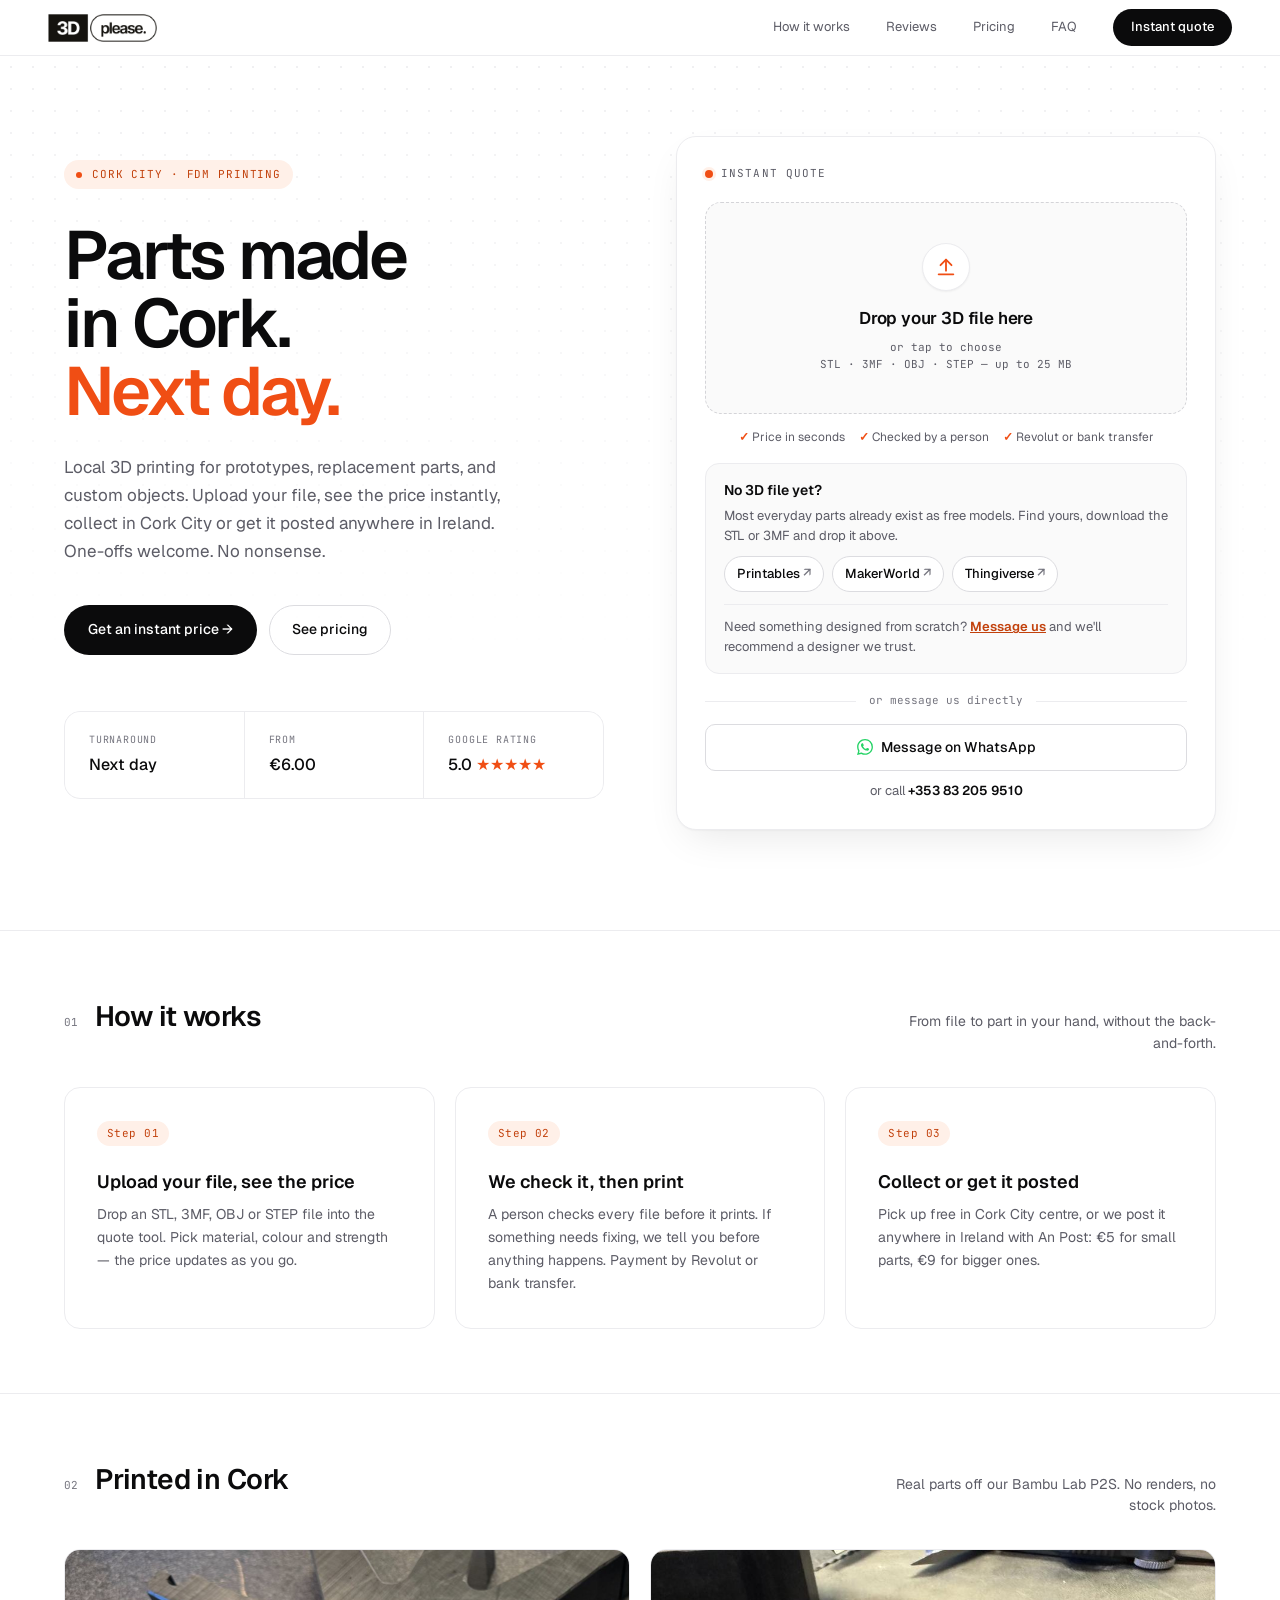
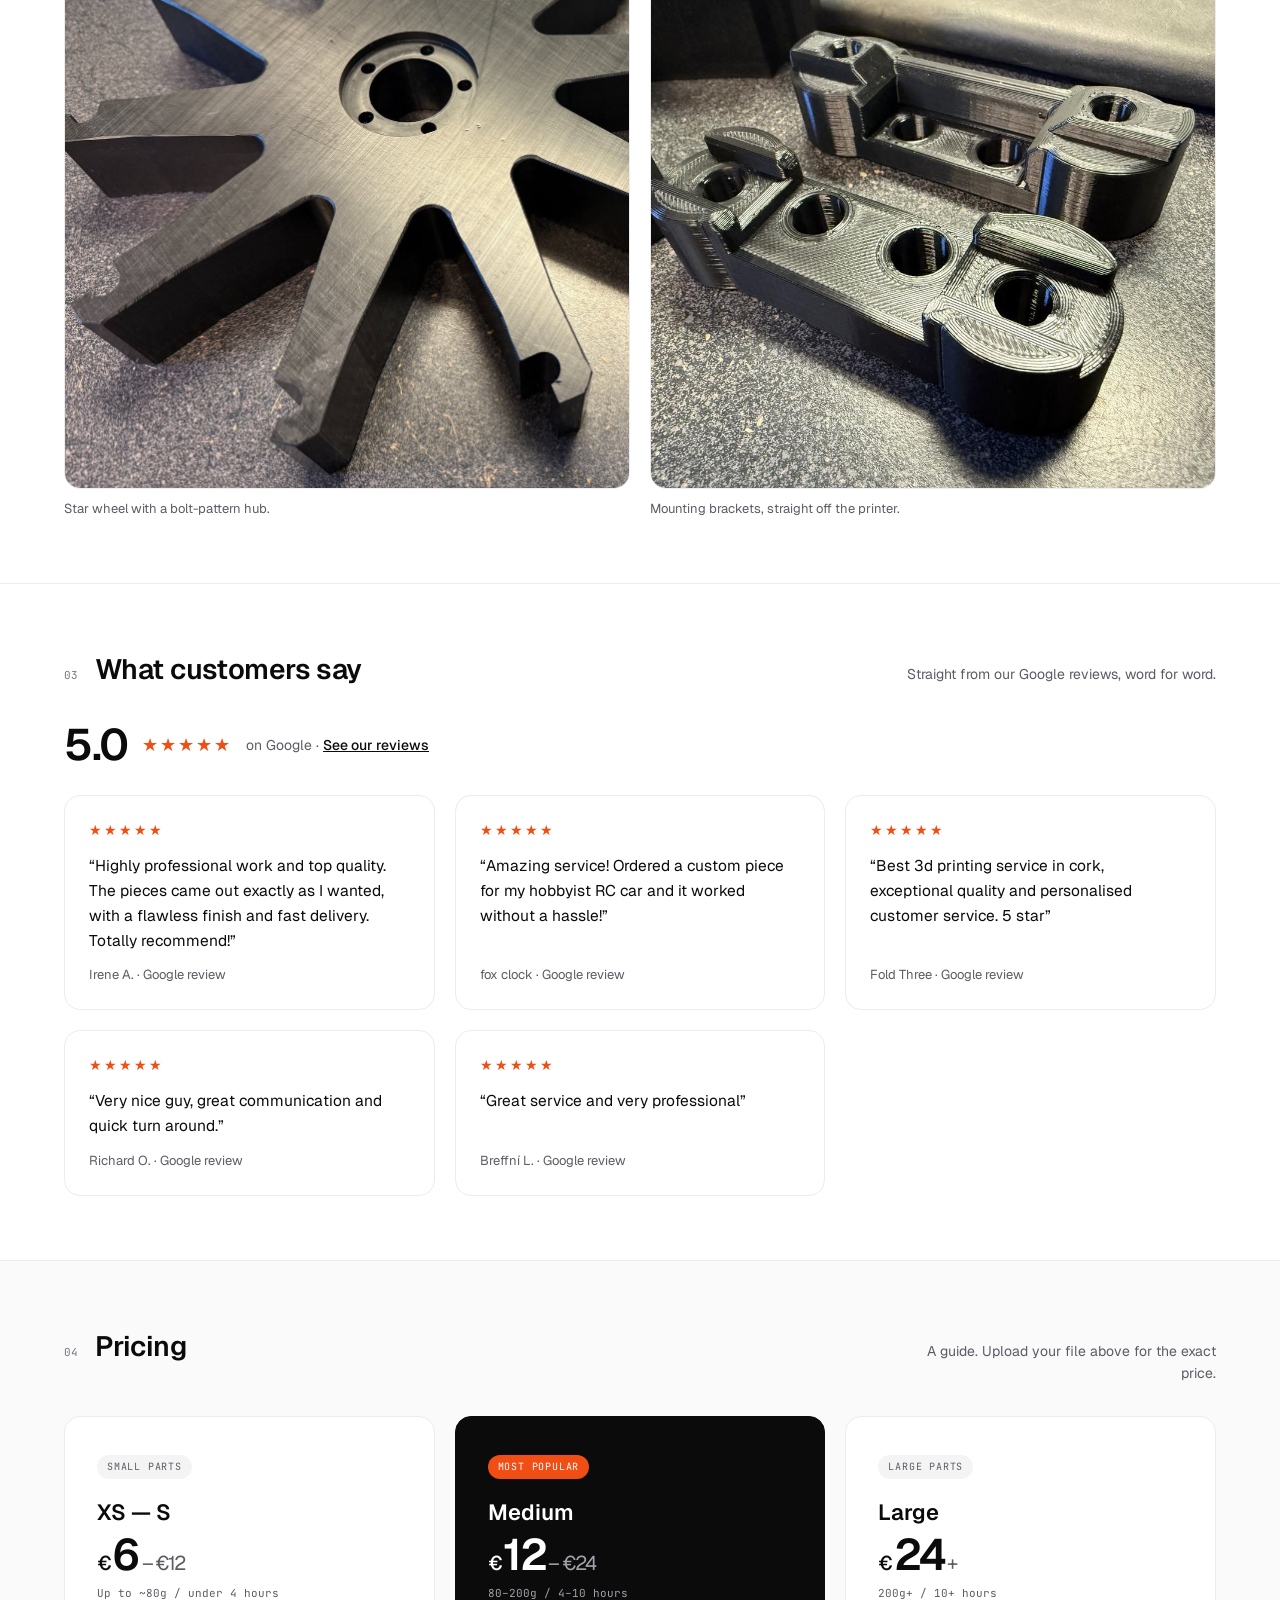
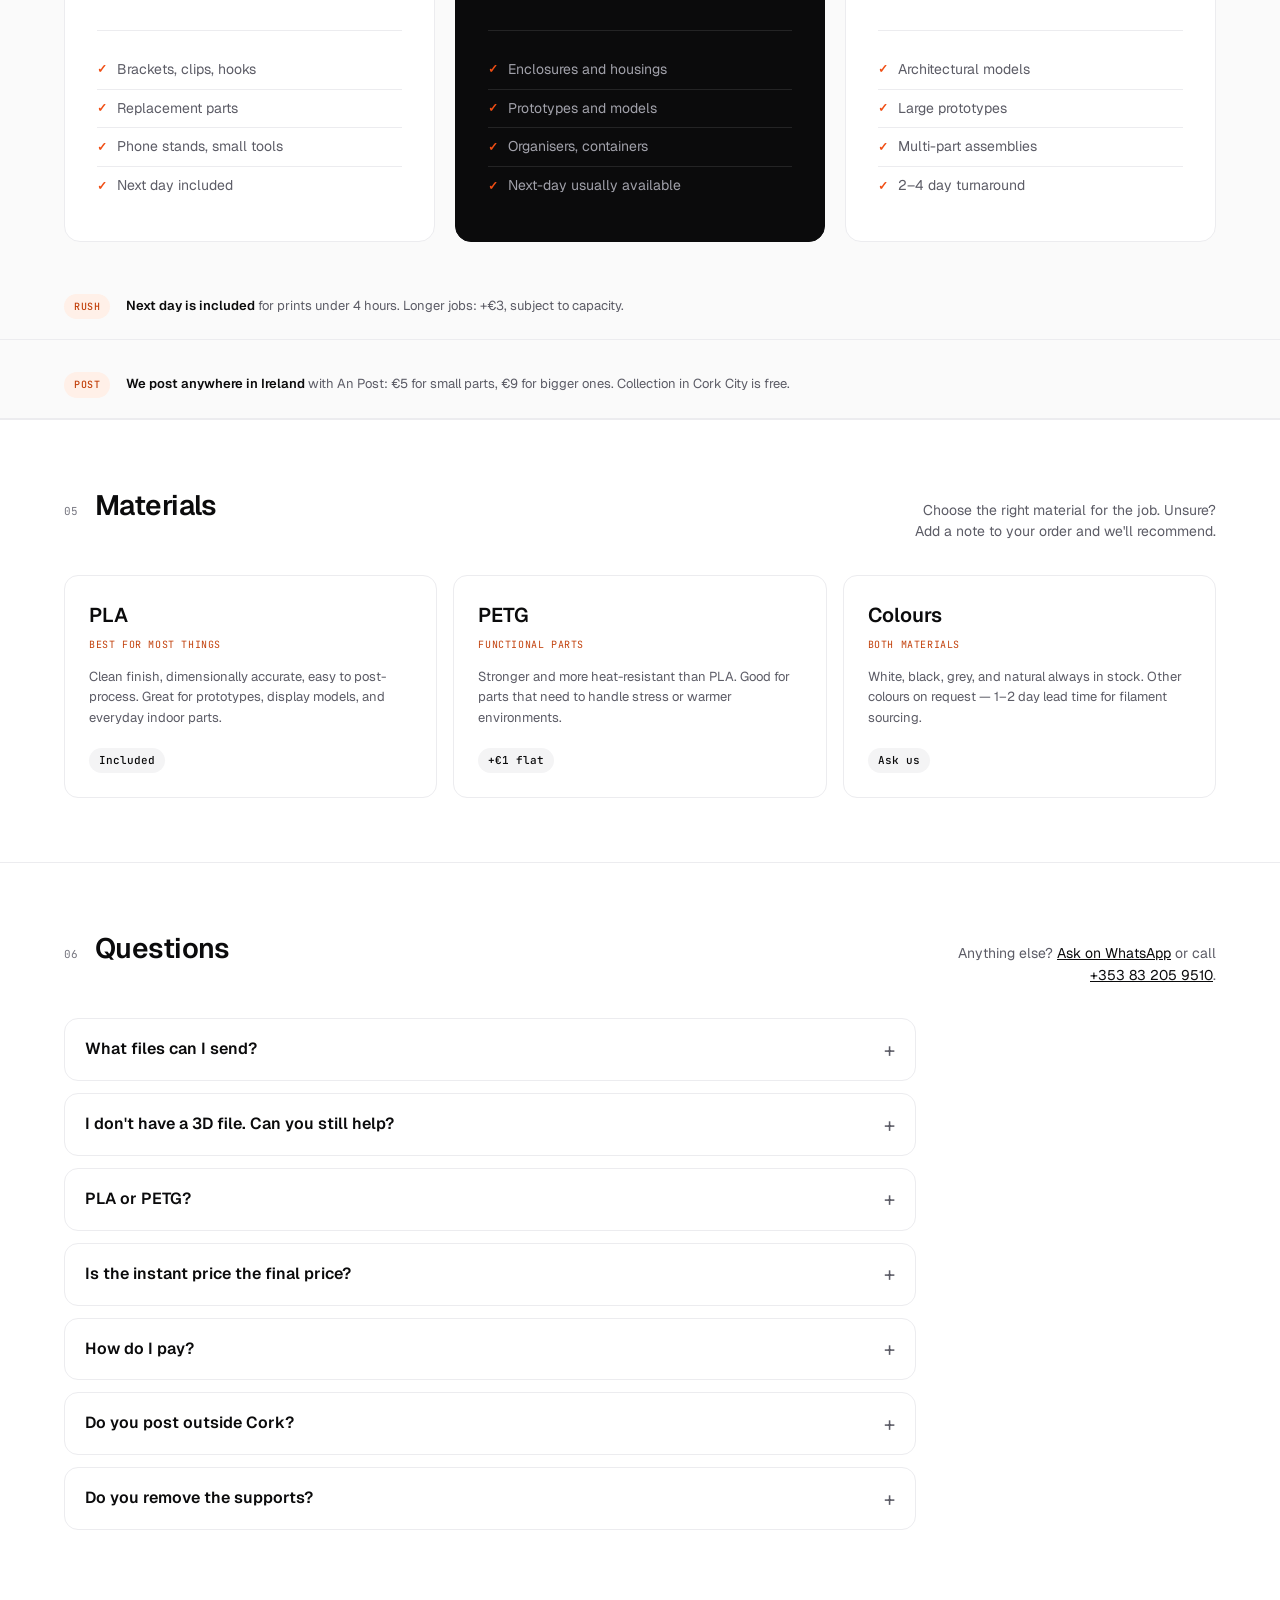
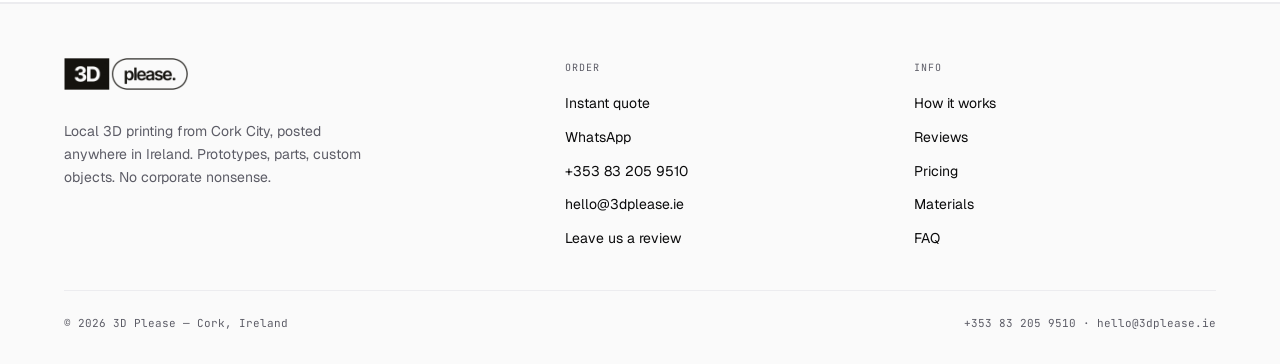
==== commit 0ba44af7: "Instant price and 3D preview for STEP files STEP files are read in the browser with occt-import-js (" ====
--- a/index.html
+++ b/index.html
@@ -948,7 +948,7 @@
     <div class="step">
       <span class="step-num">Step 01</span>
       <div class="step-title">Upload your file, see the price</div>
-      <p class="step-body">Drop an STL, 3MF or OBJ into the quote tool. Pick material, colour and strength — the price updates as you go. STEP files are quoted by hand within a few hours.</p>
+      <p class="step-body">Drop an STL, 3MF, OBJ or STEP file into the quote tool. Pick material, colour and strength — the price updates as you go.</p>
     </div>
     <div class="step">
       <span class="step-num">Step 02</span>
@@ -1125,7 +1125,7 @@
   <div class="faq">
     <details>
       <summary>What files can I send?</summary>
-      <p>STL, 3MF and OBJ get an instant price. STEP files are welcome too — we quote those by hand, usually within a few hours. Files up to 25 MB, and parts up to 256 mm on each side (bigger parts can be printed in pieces).</p>
+      <p>STL, 3MF, OBJ and STEP all get an instant price. If a file can't be read automatically, send it anyway and we'll quote it by hand, usually within a few hours. Files up to 25 MB, and parts up to 256 mm on each side (bigger parts can be printed in pieces).</p>
     </details>
     <details>
       <summary>I don't have a 3D file. Can you still help?</summary>
@@ -1275,11 +1275,8 @@
   clearModel();
   render();
 
-  if (ext === 'step' || ext === 'stp') {
-    state.manual = 'step';
-    setViewerMsg('<span style="font-size:28px">⬡</span><span>STEP file received.<br>We quote these by hand — usually within a few hours.</span>');
-    render(); return;
-  }
+  const isStep = ext === 'step' || ext === 'stp';
+  if (isStep) setViewerMsg('<div class="spinner"></div><span>Reading your STEP file…<br>this can take a few seconds</span>');
 
   try {
     await nextFrame();
@@ -1290,8 +1287,13 @@
     await showModel(rotated(state.positions, ORIENTS[state.analysis.orient].m));
   } catch (err) {
     console.error(err);
-    state.manual = 'unreadable';
-    setViewerMsg('<span style="font-size:28px">?</span><span>We couldn\'t read this file automatically.<br>Send it anyway — we\'ll check it and quote by hand.</span>');
+    if (isStep) {
+      state.manual = 'step';
+      setViewerMsg('<span style="font-size:28px">⬡</span><span>We couldn\'t open this STEP file here.<br>Send it anyway — we\'ll quote it by hand, usually within a few hours.</span>');
+    } else {
+      state.manual = 'unreadable';
+      setViewerMsg('<span style="font-size:28px">?</span><span>We couldn\'t read this file automatically.<br>Send it anyway — we\'ll check it and quote by hand.</span>');
+    }
   }
   render();
 }
@@ -1310,13 +1312,19 @@
 async function loadThree() { if (!THREE) THREE = await import('three'); return THREE; }
 
 async function parseFile(file, ext) {
+  const buf = await file.arrayBuffer();
+  if (ext === 'step' || ext === 'stp') return parseSTEP(buf);
   await loadThree();
-  const buf = await file.arrayBuffer();
   let geoms = [];
   if (ext === 'stl') {
     const { STLLoader } = await import('three/addons/loaders/STLLoader.js');
     geoms = [new STLLoader().parse(buf)];
   } else if (ext === '3mf') {
+    // Own reader first: handles Bambu Studio / Orca / Prusa project files (objects split across
+    // several .model files via the 3MF Production extension), which three.js's loader can't read.
+    let pos = null;
+    try { pos = await parse3MF(buf); } catch (e) { console.warn('3MF reader:', e); }
+    if (pos && pos.length >= 9) return pos;
     const { ThreeMFLoader } = await import('three/addons/loaders/3MFLoader.js');
     geoms = geomsFromGroup(new ThreeMFLoader().parse(buf));
   } else if (ext === 'obj') {
@@ -1330,6 +1338,134 @@
   let off = 0;
   geoms.forEach(g => { out.set(g.attributes.position.array, off); off += g.attributes.position.array.length; g.dispose(); });
   return out;
+}
+
+// STEP: OpenCascade compiled to WebAssembly (occt-import-js, LGPL, loaded unmodified from the CDN
+// only when someone uploads a STEP file). Output is triangulated, in millimetres.
+const OCCT_URL = 'https://cdn.jsdelivr.net/npm/occt-import-js@0.0.23/dist/';
+let occtPromise = null;
+function loadOcct() {
+  if (!occtPromise) {
+    occtPromise = new Promise((resolve, reject) => {
+      const s = document.createElement('script');
+      s.src = OCCT_URL + 'occt-import-js.js';
+      s.async = true;
+      s.onload = () => window.occtimportjs({ locateFile: f => OCCT_URL + f }).then(resolve, reject);
+      s.onerror = () => reject(new Error('STEP reader failed to load'));
+      document.head.appendChild(s);
+    }).catch(e => { occtPromise = null; throw e; });
+  }
+  return occtPromise;
+}
+async function parseSTEP(buf) {
+  const occt = await loadOcct();
+  await nextFrame();
+  const r = occt.ReadStepFile(new Uint8Array(buf), { linearUnit: 'millimeter' });
+  if (!r || !r.success || !r.meshes || !r.meshes.length) throw new Error('STEP file not readable');
+  let total = 0;
+  for (const m of r.meshes) total += m.index ? m.index.array.length * 3 : m.attributes.position.array.length;
+  const out = new Float32Array(total);
+  let n = 0;
+  for (const m of r.meshes) {
+    const p = m.attributes.position.array, idx = m.index && m.index.array;
+    if (idx) for (let i = 0; i < idx.length; i++) { const k = idx[i] * 3; out[n++] = p[k]; out[n++] = p[k + 1]; out[n++] = p[k + 2]; }
+    else { out.set(p, n); n += p.length; }
+  }
+  return out.subarray(0, n);
+}
+
+// 3MF: unzip, read every .model part, follow components (incl. p:path into other parts),
+// apply build/component transforms and return flat triangle positions in mm.
+async function parse3MF(buf) {
+  const { unzipSync, strFromU8 } = await import('three/addons/libs/fflate.module.js');
+  const files = unzipSync(new Uint8Array(buf));
+  const keys = {};
+  for (const k in files) keys[k.replace(/^\/+/, '').toLowerCase()] = k;
+  const norm = p => String(p || '').replace(/^\/+/, '').toLowerCase();
+  const text = p => { const k = keys[norm(p)]; return k ? strFromU8(files[k]) : null; };
+  const PNS = 'http://schemas.microsoft.com/3dmanufacturing/production/2015/06';
+  const pathOf = el => el.getAttributeNS(PNS, 'path') || el.getAttribute('p:path');
+
+  let root = '3D/3dmodel.model';
+  const rels = text('_rels/.rels');
+  const m = rels && rels.match(/Target="([^"]+\.model)"/i);
+  if (m) root = m[1];
+
+  const parser = new DOMParser();
+  const docs = {};
+  function doc(path) {
+    const key = norm(path);
+    if (!(key in docs)) {
+      const xml = text(path);
+      if (!xml) { docs[key] = null; }
+      else {
+        const d = parser.parseFromString(xml, 'application/xml');
+        const objs = {};
+        for (const o of d.getElementsByTagNameNS('*', 'object')) objs[o.getAttribute('id')] = o;
+        docs[key] = { d, objs, meshes: {} };
+      }
+    }
+    return docs[key];
+  }
+
+  // 3MF transforms: "m00 m01 m02 m10 m11 m12 m20 m21 m22 m30 m31 m32", row vectors (p' = p·M)
+  const parseT = s => { const a = s ? s.trim().split(/\s+/).map(Number) : []; return a.length === 12 && a.every(isFinite) ? a : null; };
+  const mul = (a, b) => { // apply a, then b
+    if (!a) return b; if (!b) return a;
+    const c = new Array(12);
+    for (let i = 0; i < 4; i++) for (let j = 0; j < 3; j++) {
+      c[i * 3 + j] = a[i * 3] * b[j] + a[i * 3 + 1] * b[3 + j] + a[i * 3 + 2] * b[6 + j] + (i === 3 ? b[9 + j] : 0);
+    }
+    return c;
+  };
+
+  let out = new Float32Array(1 << 16), n = 0;
+  const grow = need => { if (n + need > out.length) { let len = out.length; while (n + need > len) len *= 2; const o = new Float32Array(len); o.set(out.subarray(0, n)); out = o; } };
+
+  function meshOf(D, id, el) {
+    if (D.meshes[id]) return D.meshes[id];
+    const vs = el.getElementsByTagNameNS('*', 'vertex'), ts = el.getElementsByTagNameNS('*', 'triangle');
+    const v = new Float64Array(vs.length * 3), t = new Uint32Array(ts.length * 3);
+    for (let i = 0; i < vs.length; i++) { const e = vs[i]; v[i * 3] = +e.getAttribute('x'); v[i * 3 + 1] = +e.getAttribute('y'); v[i * 3 + 2] = +e.getAttribute('z'); }
+    for (let i = 0; i < ts.length; i++) { const e = ts[i]; t[i * 3] = +e.getAttribute('v1'); t[i * 3 + 1] = +e.getAttribute('v2'); t[i * 3 + 2] = +e.getAttribute('v3'); }
+    return (D.meshes[id] = { v, t });
+  }
+
+  function emit(path, id, T, depth) {
+    if (depth > 20) return;
+    const D = doc(path); if (!D) return;
+    const o = D.objs[id]; if (!o) return;
+    const meshEl = o.getElementsByTagNameNS('*', 'mesh')[0];
+    if (meshEl) {
+      const { v, t } = meshOf(D, id, meshEl);
+      const nv = v.length / 3;
+      grow(t.length * 3);
+      for (let i = 0; i < t.length; i++) {
+        const k = t[i]; if (k >= nv) { n -= (i % 3) * 3; i += 2 - (i % 3); continue; } // skip broken triangle
+        const x = v[k * 3], y = v[k * 3 + 1], z = v[k * 3 + 2];
+        if (T) {
+          out[n++] = x * T[0] + y * T[3] + z * T[6] + T[9];
+          out[n++] = x * T[1] + y * T[4] + z * T[7] + T[10];
+          out[n++] = x * T[2] + y * T[5] + z * T[8] + T[11];
+        } else { out[n++] = x; out[n++] = y; out[n++] = z; }
+      }
+    }
+    for (const c of o.getElementsByTagNameNS('*', 'component')) {
+      emit(pathOf(c) || path, c.getAttribute('objectid'), mul(parseT(c.getAttribute('transform')), T), depth + 1);
+    }
+  }
+
+  const R = doc(root);
+  if (!R) throw new Error('no 3MF model part');
+  const items = R.d.getElementsByTagNameNS('*', 'item');
+  for (const it of items) emit(pathOf(it) || root, it.getAttribute('objectid'), parseT(it.getAttribute('transform')), 0);
+  if (!n) for (const id in R.objs) emit(root, id, null, 0); // no build section: take every object as is
+
+  const unit = (R.d.documentElement.getAttribute('unit') || 'millimeter').toLowerCase();
+  const scale = { micron: 0.001, millimeter: 1, centimeter: 10, inch: 25.4, foot: 304.8, meter: 1000 }[unit] || 1;
+  const res = out.slice(0, n);
+  if (scale !== 1) for (let i = 0; i < res.length; i++) res[i] *= scale;
+  return res;
 }
 
 function geomsFromGroup(group) {
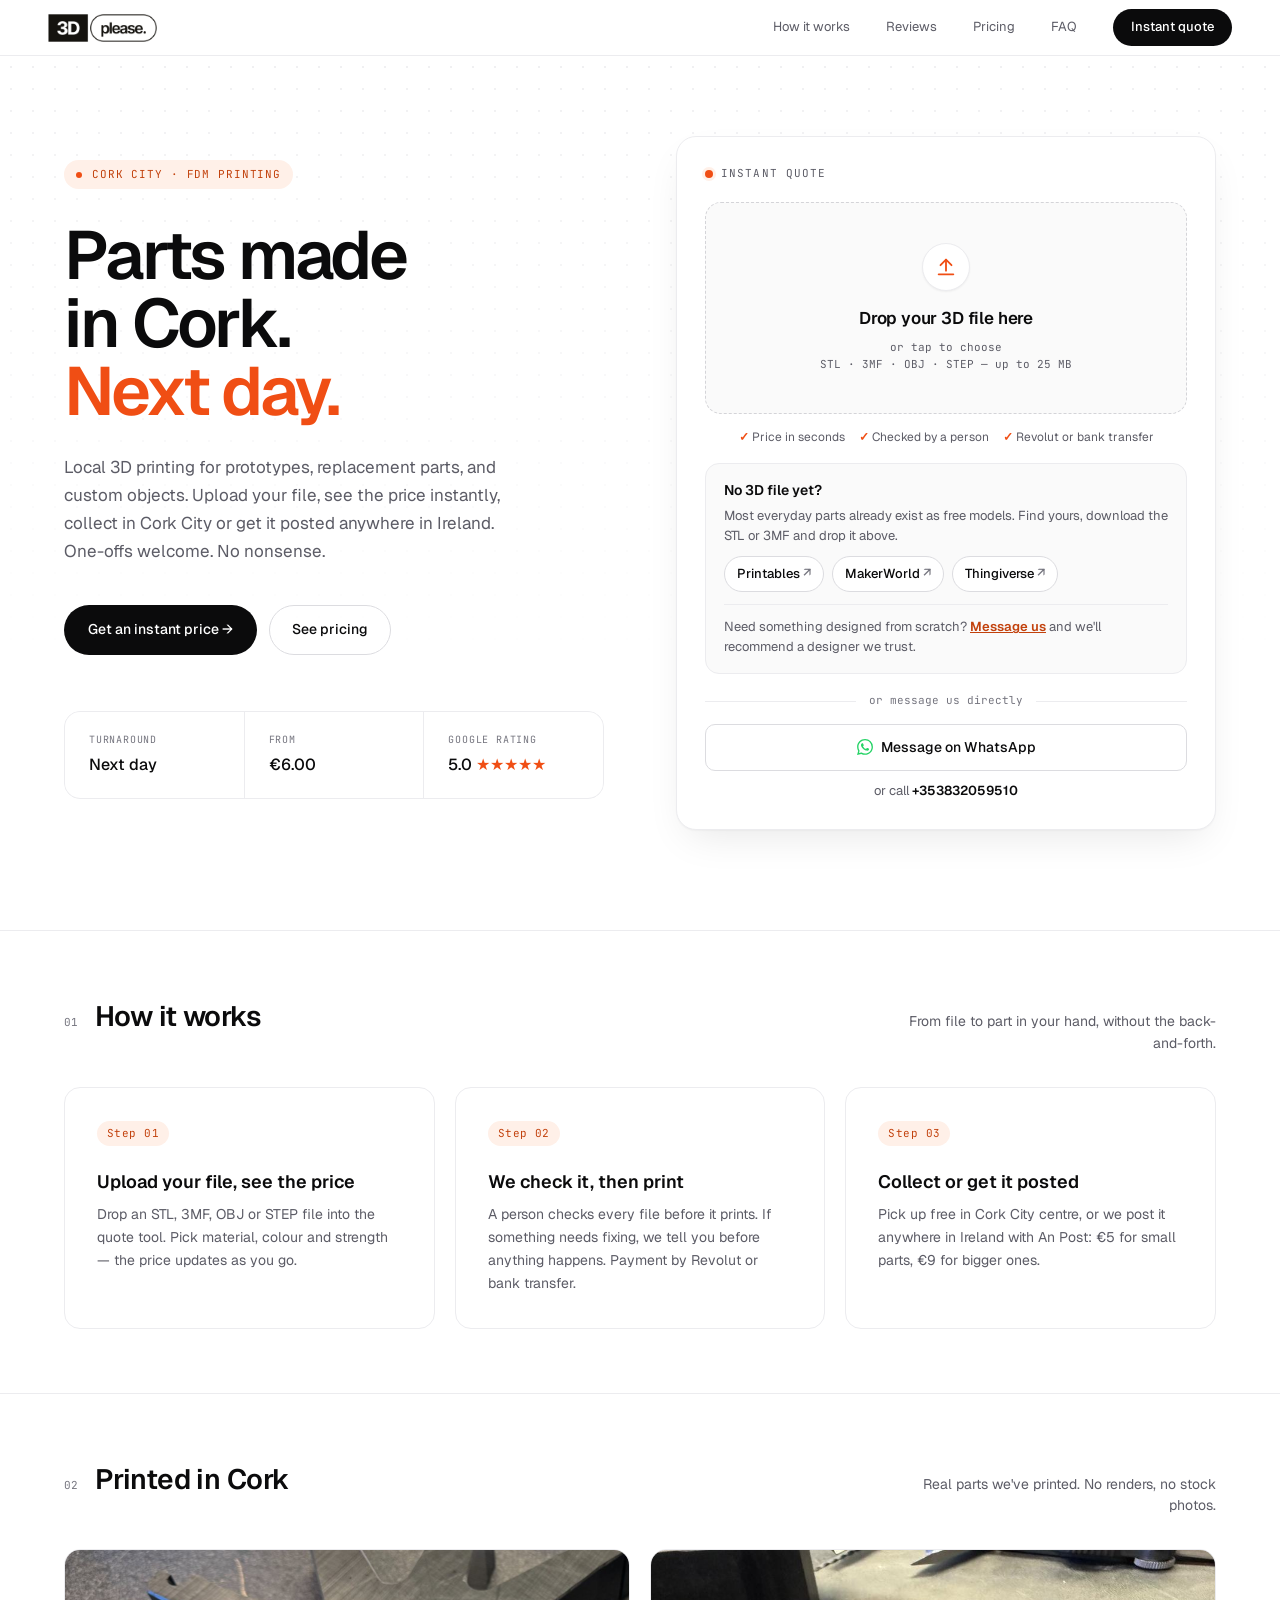
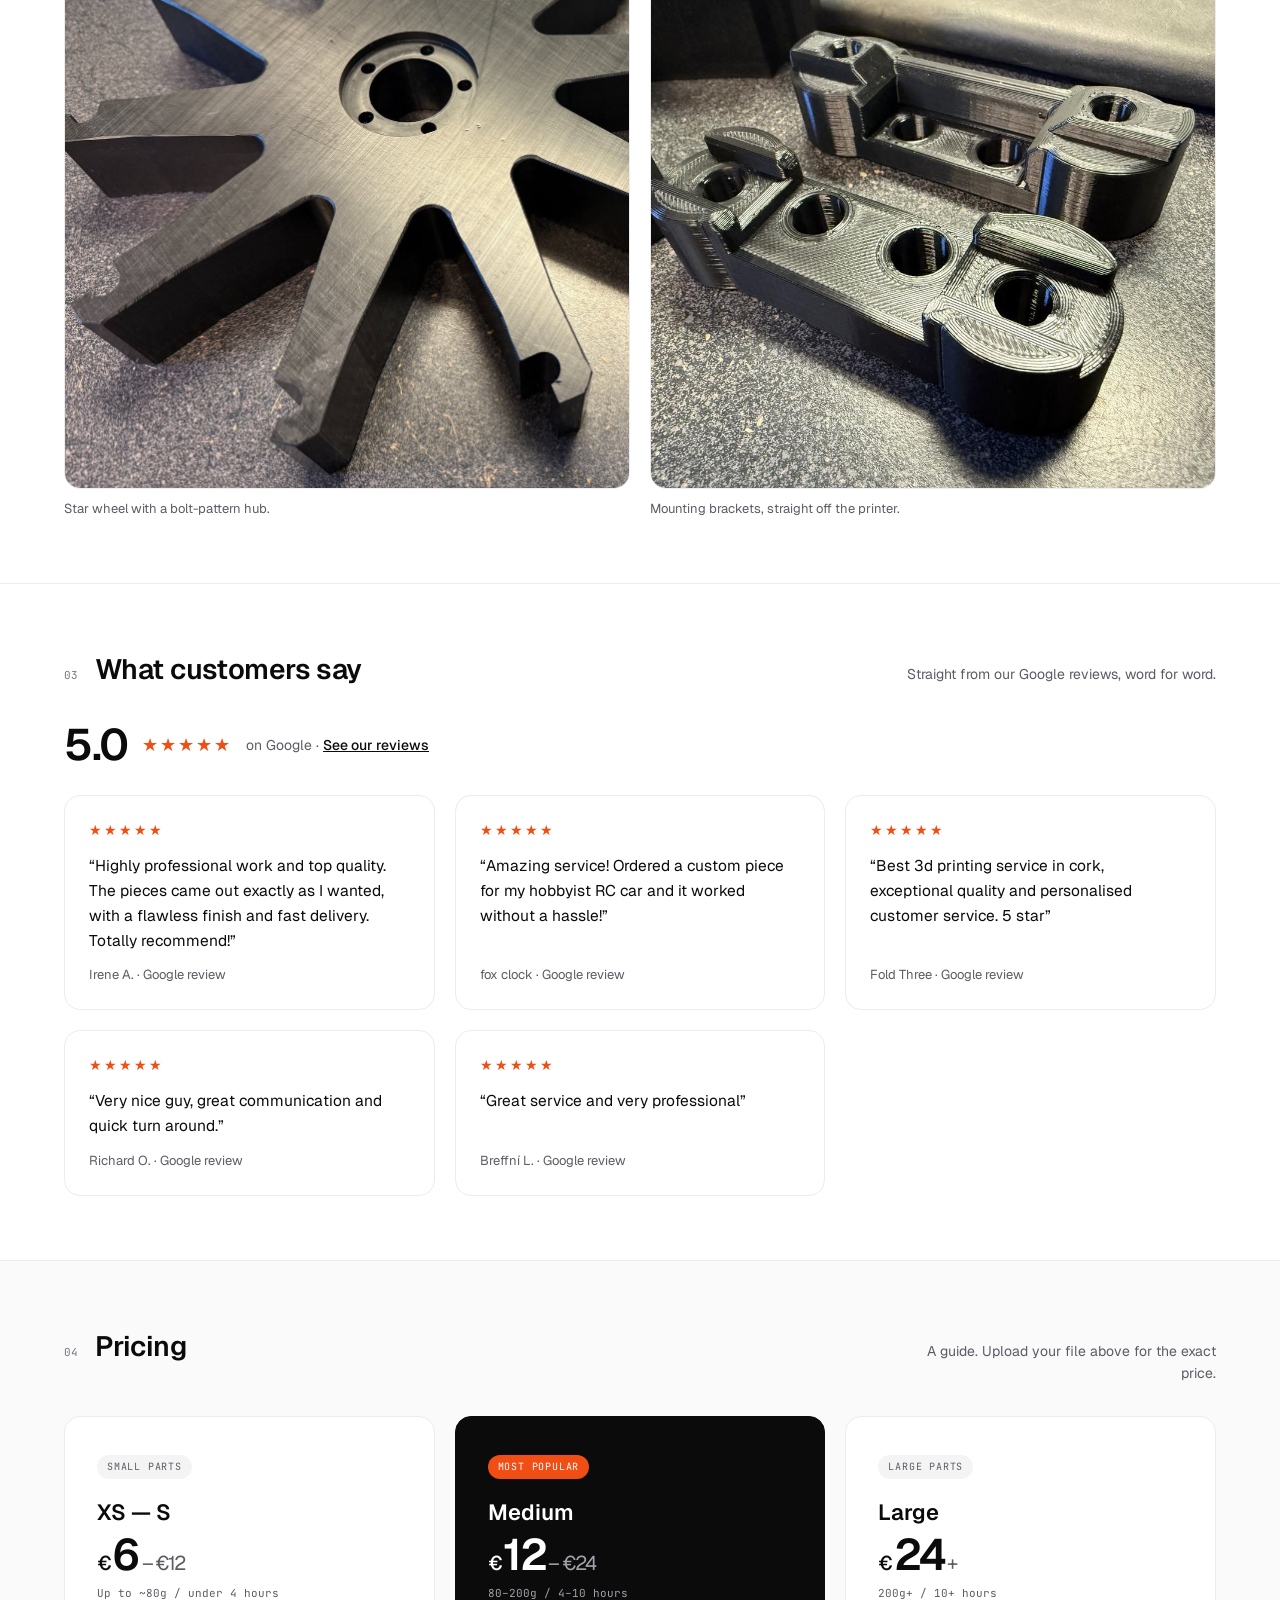
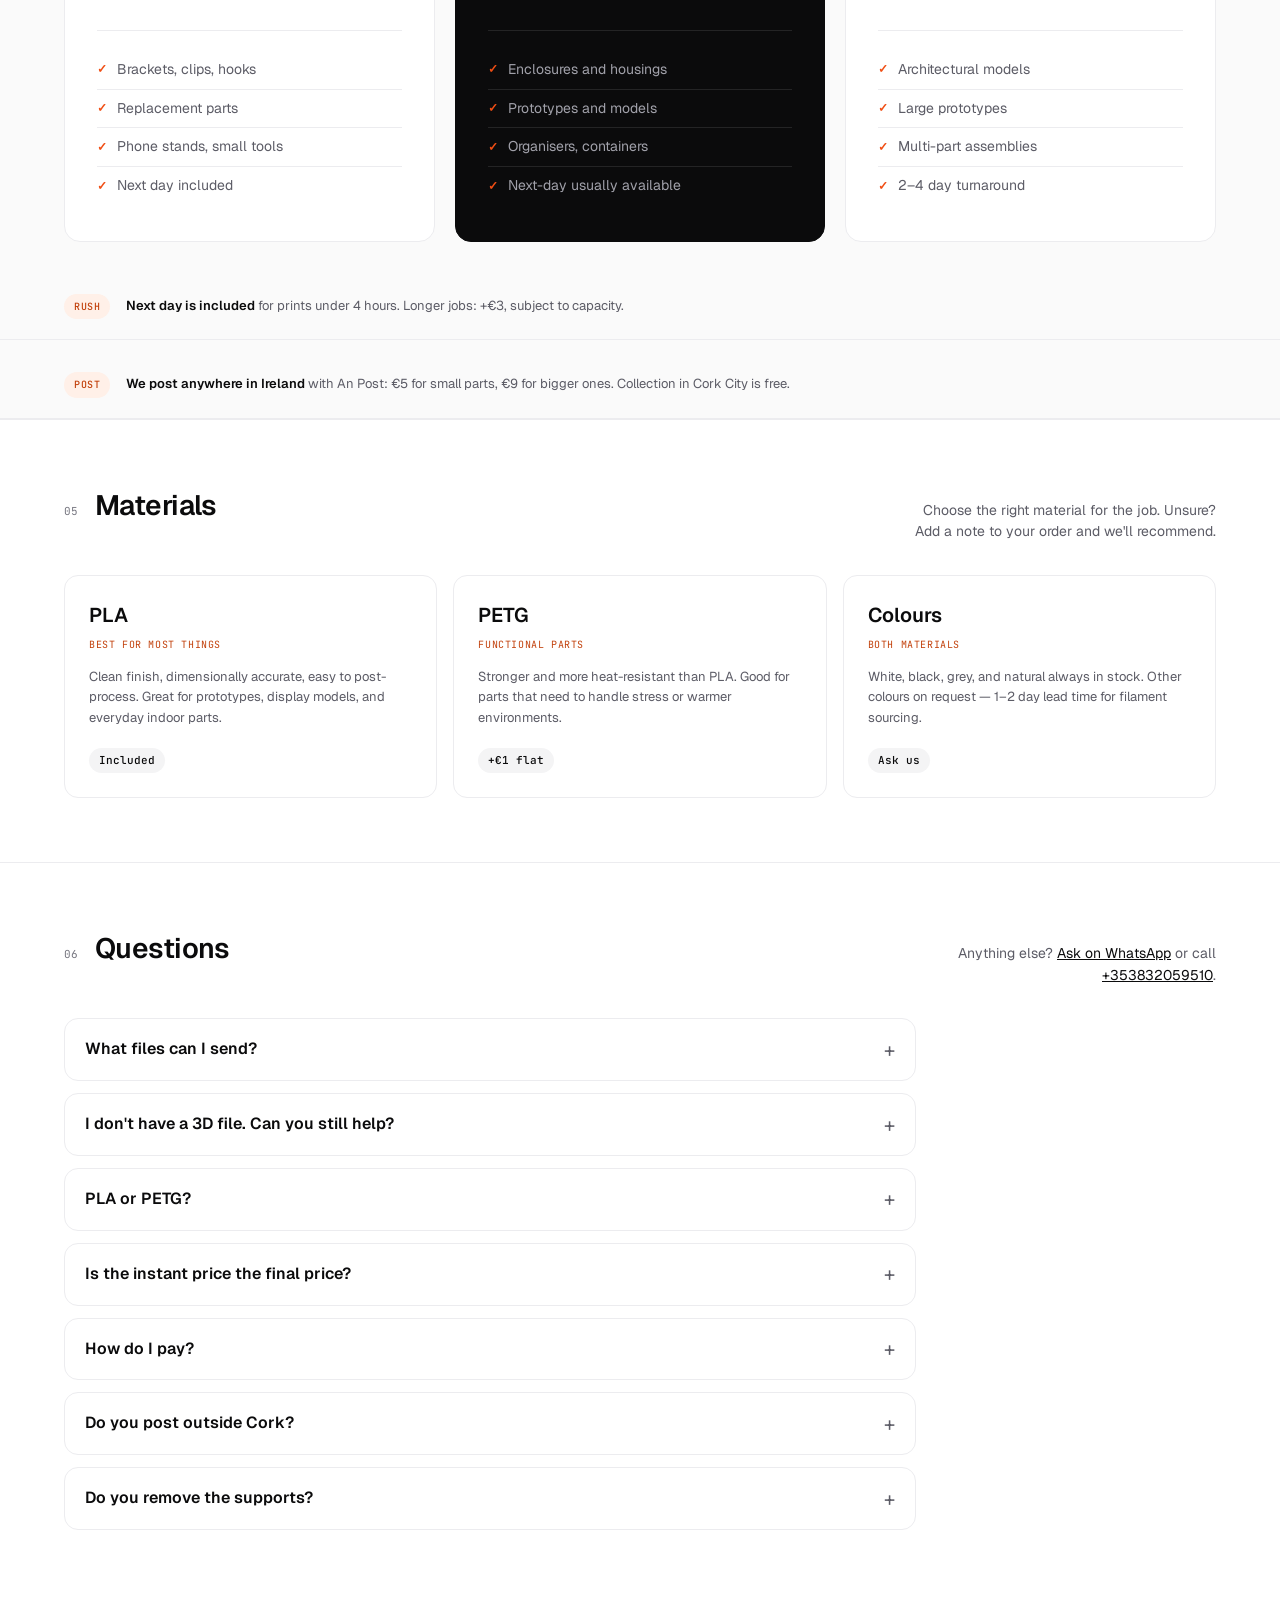
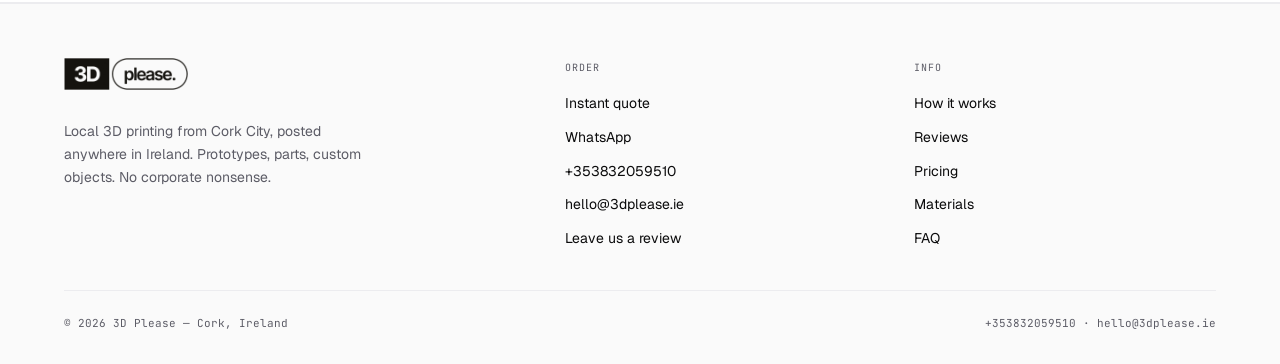
==== commit 8ee1f575: "Phone in E.164 format, add LocalBusiness data, remove printer model mentions Google Ads call asset w" ====
--- a/index.html
+++ b/index.html
@@ -16,6 +16,19 @@
 <meta property="og:image:alt" content="3D Please — Cork City, next-day 3D printing">
 <meta name="twitter:card" content="summary_large_image">
 <link rel="canonical" href="https://3dplease.ie">
+<script type="application/ld+json">
+{
+  "@context": "https://schema.org",
+  "@type": "LocalBusiness",
+  "name": "3D Please",
+  "url": "https://3dplease.ie",
+  "telephone": "+353832059510",
+  "email": "hello@3dplease.ie",
+  "image": "https://3dplease.ie/og.png",
+  "address": { "@type": "PostalAddress", "addressLocality": "Cork", "addressCountry": "IE" },
+  "areaServed": "IE"
+}
+</script>
 <link rel="icon" type="image/svg+xml" href="data:image/svg+xml,%3Csvg xmlns='http://www.w3.org/2000/svg' viewBox='0 0 32 32'%3E%3Crect width='32' height='32' fill='%2318171a'/%3E%3Ctext x='16' y='22' font-family='-apple-system,BlinkMacSystemFont,system-ui,sans-serif' font-weight='900' font-size='14' fill='%23f6f3ed' text-anchor='middle'%3E3D%3C/text%3E%3C/svg%3E">
 <link rel="preconnect" href="https://fonts.googleapis.com">
 <link href="https://fonts.googleapis.com/css2?family=Geist:wght@300;400;500;600;700&family=JetBrains+Mono:wght@400;500&display=swap" rel="stylesheet">
@@ -922,7 +935,7 @@
           <svg width="16" height="16" viewBox="0 0 24 24" fill="#25D366" aria-hidden="true" focusable="false"><path d="M17.472 14.382c-.297-.149-1.758-.867-2.03-.967-.273-.099-.471-.148-.67.15-.197.297-.767.966-.94 1.164-.173.199-.347.223-.644.075-.297-.15-1.255-.463-2.39-1.475-.883-.788-1.48-1.761-1.653-2.059-.173-.297-.018-.458.13-.606.134-.133.298-.347.446-.52.149-.174.198-.298.298-.497.099-.198.05-.371-.025-.52-.075-.149-.669-1.612-.916-2.207-.242-.579-.487-.5-.669-.51-.173-.008-.371-.01-.57-.01-.198 0-.52.074-.792.372-.272.297-1.04 1.016-1.04 2.479 0 1.462 1.065 2.875 1.213 3.074.149.198 2.096 3.2 5.077 4.487.709.306 1.262.489 1.694.625.712.227 1.36.195 1.871.118.571-.085 1.758-.719 2.006-1.413.248-.694.248-1.289.173-1.413-.074-.124-.272-.198-.57-.347m-5.421 7.403h-.004a9.87 9.87 0 01-5.031-1.378l-.361-.214-3.741.982.998-3.648-.235-.374a9.86 9.86 0 01-1.51-5.26c.001-5.45 4.436-9.884 9.888-9.884 2.64 0 5.122 1.03 6.988 2.898a9.825 9.825 0 012.893 6.994c-.003 5.45-4.437 9.884-9.885 9.884m8.413-18.297A11.815 11.815 0 0012.05 0C5.495 0 .16 5.335.157 11.892c0 2.096.547 4.142 1.588 5.945L.057 24l6.305-1.654a11.882 11.882 0 005.683 1.448h.005c6.554 0 11.89-5.335 11.893-11.893a11.821 11.821 0 00-3.48-8.413z"/></svg>
           Message on WhatsApp
         </a>
-        <p class="call-line">or call <a href="tel:+353832059510">+353 83 205 9510</a></p>
+        <p class="call-line">or call <a href="tel:+353832059510">+353832059510</a></p>
       </div>
 
       <div class="success-state" id="successState" hidden>
@@ -969,7 +982,7 @@
       <span class="section-num">02</span>
       <h2 class="section-label">Printed in Cork</h2>
     </div>
-    <p class="section-sub">Real parts off our Bambu Lab P2S. No renders, no stock photos.</p>
+    <p class="section-sub">Real parts we've printed. No renders, no stock photos.</p>
   </div>
   <div class="gallery">
     <figure>
@@ -1120,7 +1133,7 @@
       <span class="section-num">06</span>
       <h2 class="section-label">Questions</h2>
     </div>
-    <p class="section-sub">Anything else? <a href="https://wa.me/353832059510" target="_blank" rel="noopener" style="color:var(--ink)">Ask on WhatsApp</a> or call <a href="tel:+353832059510" style="color:var(--ink);white-space:nowrap">+353 83 205 9510</a>.</p>
+    <p class="section-sub">Anything else? <a href="https://wa.me/353832059510" target="_blank" rel="noopener" style="color:var(--ink)">Ask on WhatsApp</a> or call <a href="tel:+353832059510" style="color:var(--ink);white-space:nowrap">+353832059510</a>.</p>
   </div>
   <div class="faq">
     <details>
@@ -1167,7 +1180,7 @@
       <ul class="footer-links">
         <li><a href="#order">Instant quote</a></li>
         <li><a href="https://wa.me/353832059510" target="_blank" rel="noopener">WhatsApp</a></li>
-        <li><a href="tel:+353832059510">+353 83 205 9510</a></li>
+        <li><a href="tel:+353832059510">+353832059510</a></li>
         <li><a href="mailto:hello@3dplease.ie">hello@3dplease.ie</a></li>
         <li><a href="https://g.page/r/CYiCOIpLPXshEAE/review" target="_blank" rel="noopener">Leave us a review</a></li>
       </ul>
@@ -1185,7 +1198,7 @@
   </div>
   <div class="footer-bottom">
     <span class="footer-copy">© 2026 3D Please — Cork, Ireland</span>
-    <span class="footer-copy">+353 83 205 9510 · hello@3dplease.ie</span>
+    <span class="footer-copy">+353832059510 · hello@3dplease.ie</span>
   </div>
 </footer>
 
@@ -1208,16 +1221,16 @@
   rushMaxHours: 14,        // longer jobs can't be promised for tomorrow
   roundTo: 0.50,           // round final price up to this step
   density: { PLA: 1.24, PETG: 1.27 },                    // g/cm³
-  gramsPerHour: { draft: 23, standard: 19.5, fine: 16 }, // P2S throughput by layer height (0.24 / 0.20 / 0.16)
+  gramsPerHour: { draft: 23, standard: 19.5, fine: 16 }, // throughput by layer height (0.24 / 0.20 / 0.16)
   materialSpeed: { PLA: 1.0, PETG: 1.0 },                // same print time in PLA and PETG on these profiles
-  // Calibrated on a real job (backplate, lying flat, Bambu Studio):
+  // Calibrated on a real job (backplate, lying flat):
   // PLA 0.16 mm → 108 g, 6 h 49 min · 0.20 mm → 5 h 38 min in both PLA and PETG. 0.24 is extrapolated.
   infill: { standard: 0.15, strong: 0.40, solid: 1.0 },
   shellMm: 0.9,            // average walls + top/bottom thickness, mm
   supportDensity: 0.10,    // support volume fill (tree supports are sparse)
   overhangNz: -0.85,       // downward faces flatter than ~30° from horizontal need support
-  warmupHours: 0.12,       // prep: heating, levelling (~7 min on the P2S)
-  bedMm: 256,              // Bambu Lab P2S: 256 × 256 × 256 mm
+  warmupHours: 0.12,       // prep: heating, levelling (~7 min)
+  bedMm: 256,              // largest piece: 256 × 256 × 256 mm
   maxFileMB: 25,           // keep ≤ 25: the order receiver (Apps Script) has a request size limit
   whatsapp: '353832059510',
   shipping: { small: 5.00, large: 9.00, smallMaxGrams: 250, smallMaxSideMm: 200 }   // An Post, anywhere in Ireland
@@ -1284,7 +1297,7 @@
     if (!state.positions || state.positions.length < 9) throw new Error('empty');
     analyse();
     state.shownOrient = state.analysis.orient;
-    await showModel(rotated(state.positions, ORIENTS[state.analysis.orient].m));
+    await showModel(rotated(state.positions, ORIENTS[state.analysis.orient].m), { reveal: false });
   } catch (err) {
     console.error(err);
     if (isStep) {
@@ -1747,6 +1760,7 @@
   const el = $('viewer');
   const renderer = new THREE.WebGLRenderer({ antialias: true, alpha: true });
   renderer.setPixelRatio(Math.min(window.devicePixelRatio, 2));
+  renderer.localClippingEnabled = true;   // used by the "printing" reveal
   el.prepend(renderer.domElement);
   const scene = new THREE.Scene();
   const camera = new THREE.PerspectiveCamera(35, 1, 0.1, 10000);
@@ -1762,18 +1776,19 @@
     renderer.setSize(w, h, false); camera.aspect = w / h; camera.updateProjectionMatrix();
   };
   new ResizeObserver(resize).observe(el); resize();
-  renderer.setAnimationLoop(() => { controls.update(); renderer.render(scene, camera); });
-  V = { renderer, scene, camera, controls, holder, mesh: null, resize };
+  renderer.setAnimationLoop(now => { if (V && V.tick) V.tick(now); controls.update(); renderer.render(scene, camera); });
+  V = { renderer, scene, camera, controls, holder, mesh: null, resize, tick: null };
   return V;
 }
 
 function clearModel() {
   if (!V) return;
+  V.tick = null;
   V.holder.children.slice().forEach(c => { V.holder.remove(c); c.traverse(o => { o.geometry?.dispose(); o.material?.dispose?.(); }); });
   V.mesh = null;
 }
 
-async function showModel(positions) {
+async function showModel(positions, opts = {}) {
   try { await initViewer(); } catch (e) {
     console.warn(e);
     setViewerMsg('<span>3D preview isn\'t available on this device —<br>your price below is still accurate.</span>');
@@ -1807,6 +1822,49 @@
   V.resize();
   $('viewerMsg').hidden = true;
   $('viewerHint').hidden = false;
+  if (opts.reveal && !matchMedia('(prefers-reduced-motion: reduce)').matches) startPrintReveal(mesh, size);
+}
+
+// ~0.9 s "being printed" intro: the part grows layer by layer from the plate, a thin orange
+// line marks the current layer and a faint ghost shows the finished shape. Runs once per upload;
+// the price is already on screen, nothing waits for it.
+function startPrintReveal(mesh, size) {
+  const DURATION = 1000, LAYERS = 34;
+  const mat = mesh.material;
+  const plane = new THREE.Plane(new THREE.Vector3(0, -1, 0), 0);   // keeps everything below y = constant
+  mat.clippingPlanes = [plane];
+  mat.side = THREE.DoubleSide;                                        // the cut shows the inside, not a hole
+  mat.needsUpdate = true;
+
+  const ghost = new THREE.Mesh(mesh.geometry, new THREE.MeshBasicMaterial({ color: 0x111111, transparent: true, opacity: 0.07, depthWrite: false }));
+  ghost.position.copy(mesh.position); ghost.rotation.copy(mesh.rotation);
+  V.holder.add(ghost);
+
+  const hw = size.x / 2 * 1.04, hd = size.z / 2 * 1.04;
+  const lineGeo = new THREE.BufferGeometry().setFromPoints([
+    new THREE.Vector3(-hw, 0, -hd), new THREE.Vector3(hw, 0, -hd), new THREE.Vector3(hw, 0, hd), new THREE.Vector3(-hw, 0, hd)]);
+  const line = new THREE.LineLoop(lineGeo, new THREE.LineBasicMaterial({ color: 0xf04e14, transparent: true, opacity: 0.9 }));
+  V.holder.add(line);
+
+  const ease = t => t < 0.5 ? 4 * t * t * t : 1 - Math.pow(-2 * t + 2, 3) / 2;
+  let start = null;
+  const finish = () => {
+    if (V.mesh !== mesh) return;
+    mat.clippingPlanes = null; mat.side = THREE.FrontSide; mat.needsUpdate = true;
+    [ghost, line].forEach(o => { V.holder.remove(o); o.material.dispose(); });
+    lineGeo.dispose();
+    V.tick = null;
+  };
+  V.tick = now => {
+    if (V.mesh !== mesh) { V.tick = null; return; }
+    if (start === null) start = now;
+    const t = Math.min((now - start) / DURATION, 1);
+    const h = Math.ceil(ease(t) * LAYERS) / LAYERS * size.y;          // steps = visible layers
+    plane.constant = h + size.y * 0.0005;
+    line.position.y = h;
+    line.material.opacity = t < 0.85 ? 0.9 : 0.9 * (1 - (t - 0.85) / 0.15);
+    if (t >= 1) finish();
+  };
 }
 
 function setModelColour(name) { if (V?.mesh) V.mesh.material.color.setHex(COLOURS[name]); }
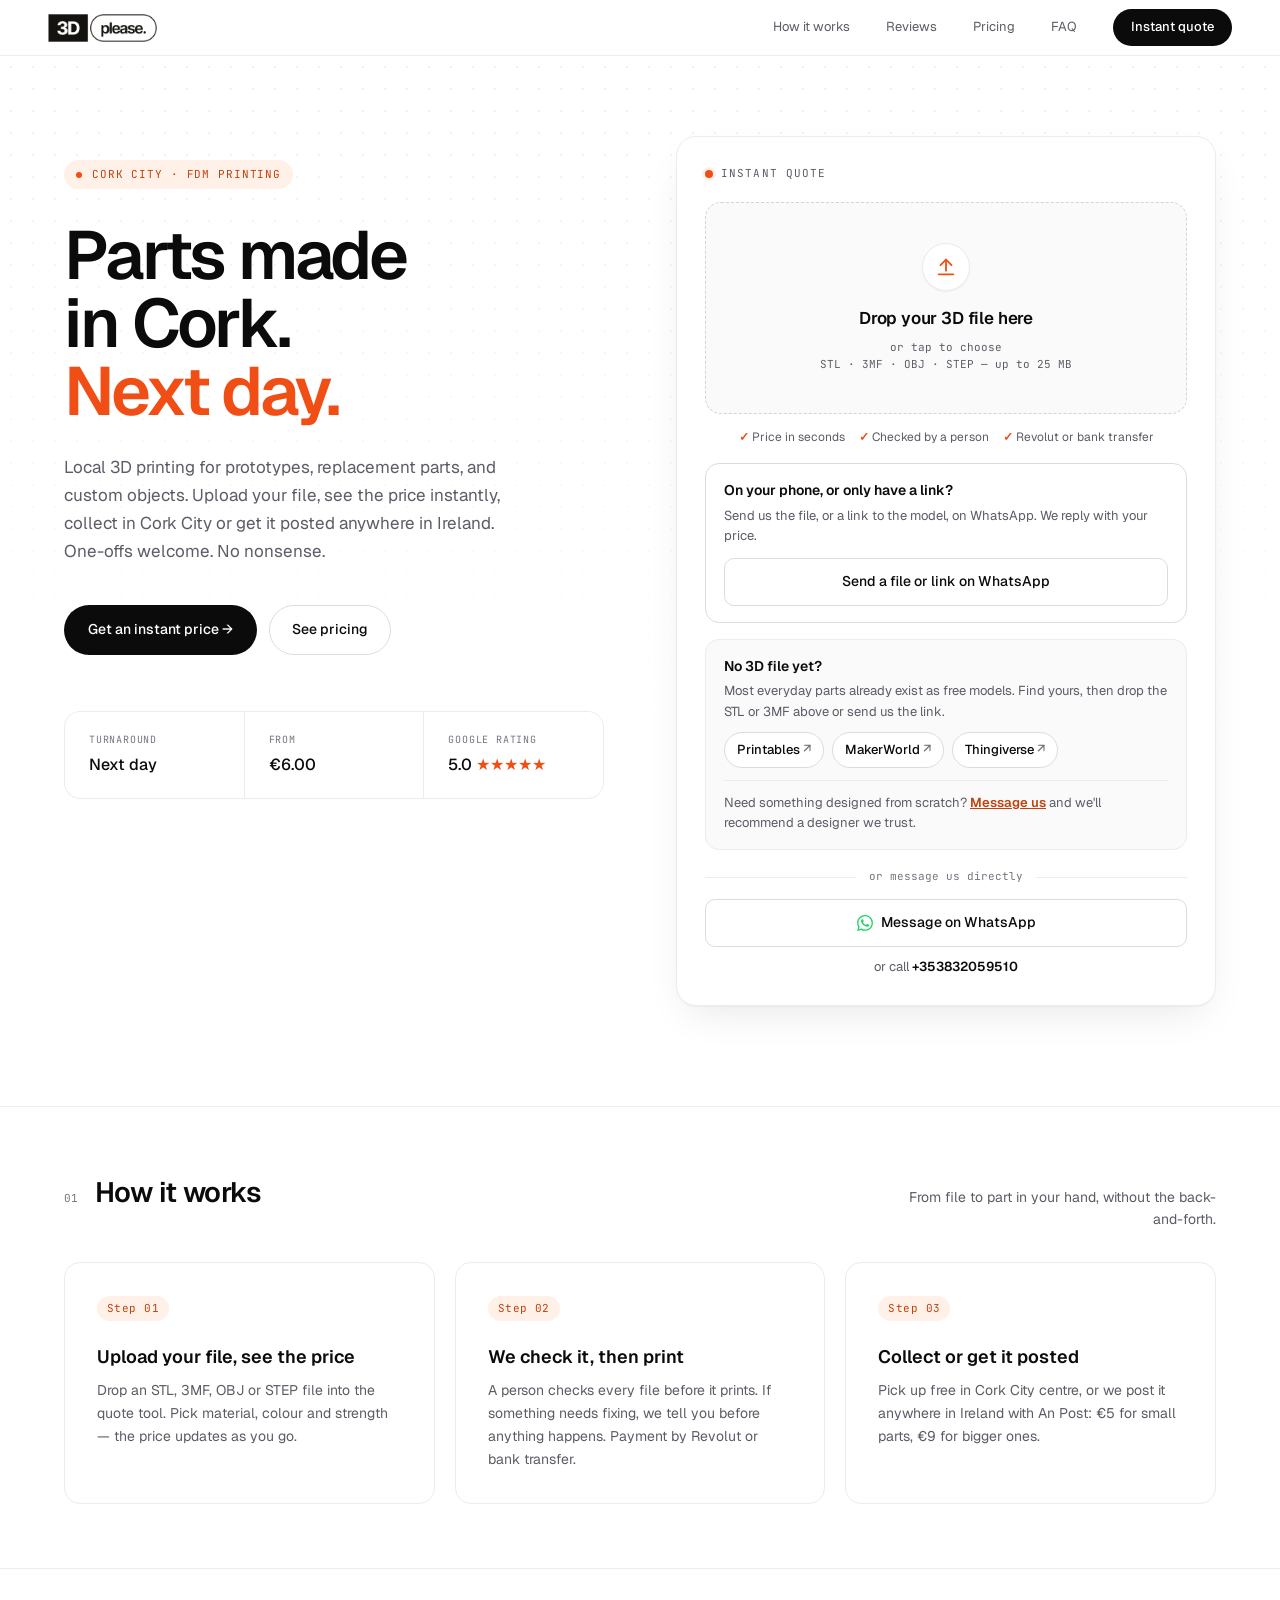
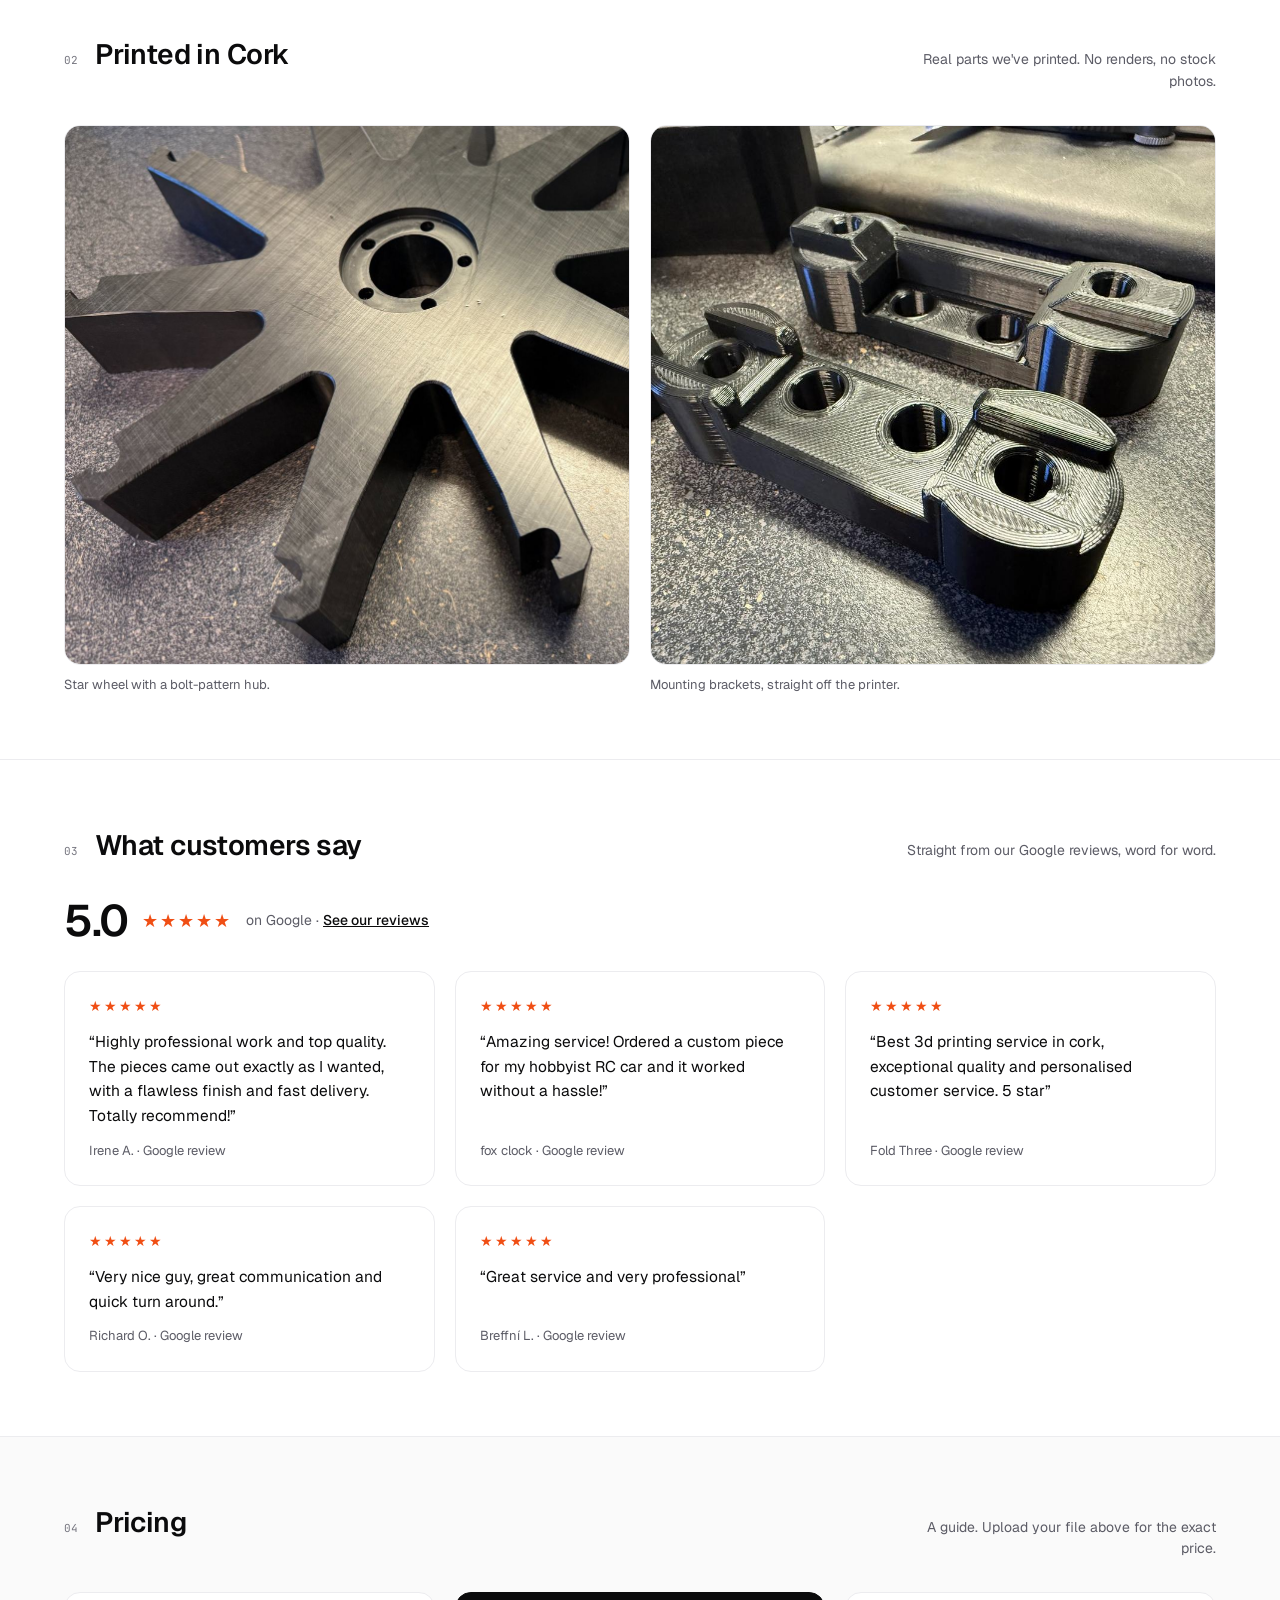
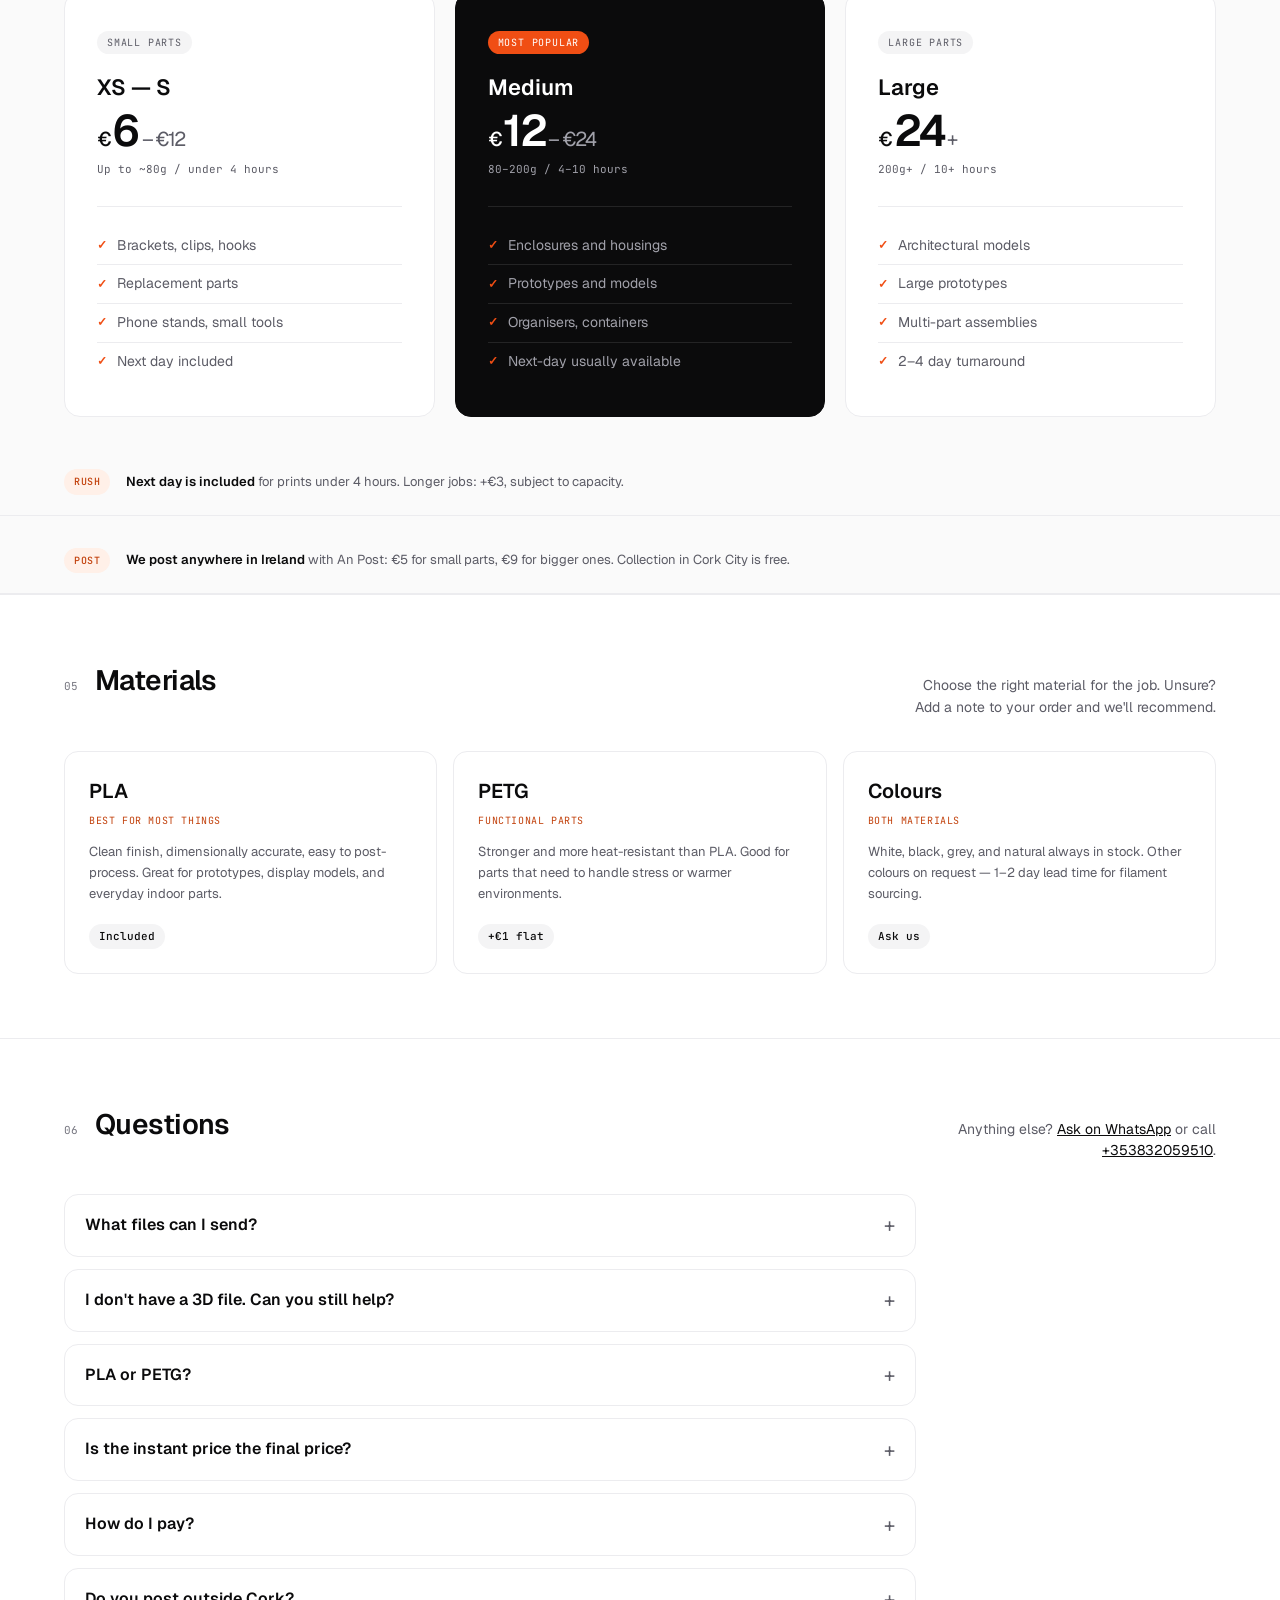
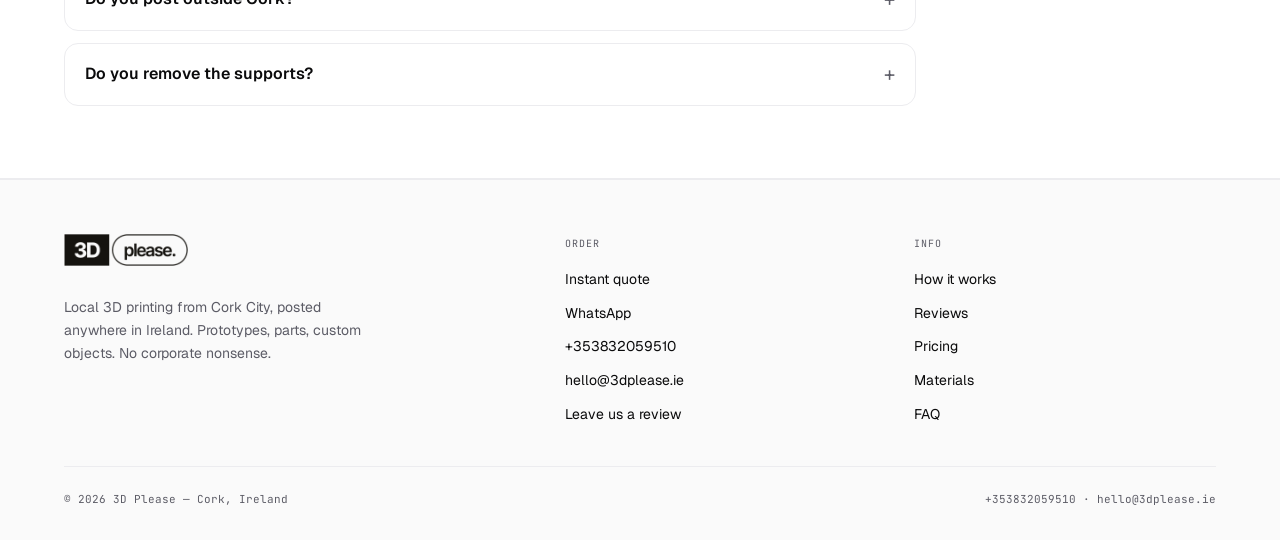
==== commit 51e7ff8a: "Track WhatsApp and phone clicks, add send-a-link path, Ireland version of the page GA4 events whatsa" ====
--- a/index.html
+++ b/index.html
@@ -40,6 +40,18 @@
   function gtag(){dataLayer.push(arguments);}
   gtag('js', new Date());
   gtag('config', 'G-JWLKQWBCTT');
+  // Contact clicks: WhatsApp and phone links anywhere on the page
+  document.addEventListener('click', function (e) {
+    var a = e.target && e.target.closest ? e.target.closest('a[href]') : null;
+    if (!a) return;
+    var h = a.getAttribute('href') || '';
+    if (h.indexOf('wa.me/') !== -1) {
+      var designer = h.indexOf('designer') !== -1;
+      gtag('event', designer ? 'designer_referral_click' : 'whatsapp_click', { link_place: a.getAttribute('data-place') || 'page' });
+    } else if (h.indexOf('tel:') === 0) {
+      gtag('event', 'phone_click', { link_place: a.getAttribute('data-place') || 'page' });
+    }
+  }, true);
 </script>
 
 <script type="importmap">
@@ -496,6 +508,13 @@
 }
 .btn-ghost:hover { background: var(--paper-warm); }
 
+.phone-path {
+  margin-top: 16px; padding: 16px 18px; text-align: left;
+  border: 1px solid var(--border); border-radius: 14px; background: var(--paper);
+}
+.phone-path-title { font-size: 14px; font-weight: 600; margin-bottom: 4px; }
+.phone-path p { font-size: 13px; color: var(--muted); line-height: 1.55; margin-bottom: 12px; }
+
 /* NO FILE PANEL */
 .nofile {
   margin-top: 16px; padding: 16px 18px; text-align: left;
@@ -731,9 +750,9 @@
 
 <section class="hero">
   <div class="hero-left">
-    <div class="hero-tag">Cork City · FDM Printing</div>
-    <h1 class="hero-title">Parts made<br>in Cork.<br><em>Next day.</em></h1>
-    <p class="hero-body">
+    <div class="hero-tag" id="heroTag">Cork City · FDM Printing</div>
+    <h1 class="hero-title" id="heroTitle">Parts made<br>in Cork.<br><em>Next day.</em></h1>
+    <p class="hero-body" id="heroBody">
       Local 3D printing for prototypes, replacement parts, and custom objects.
       Upload your file, see the price instantly, collect in Cork City or get it posted anywhere in Ireland. One-offs welcome. No nonsense.
     </p>
@@ -743,8 +762,8 @@
     </div>
     <div class="hero-stats">
       <div class="stat">
-        <span class="stat-label">Turnaround</span>
-        <span class="stat-value">Next day</span>
+        <span class="stat-label" id="statLabel1">Turnaround</span>
+        <span class="stat-value" id="statValue1">Next day</span>
       </div>
       <div class="stat">
         <span class="stat-label">From</span>
@@ -773,9 +792,14 @@
             <span class="dz-sub">or tap to choose<br>STL · 3MF · OBJ · STEP — up to 25 MB</span>
           </label>
           <div class="dz-points"><span>Price in seconds</span><span>Checked by a person</span><span>Revolut or bank transfer</span></div>
+          <div class="phone-path">
+            <div class="phone-path-title">On your phone, or only have a link?</div>
+            <p>Send us the file, or a link to the model, on WhatsApp. We reply with your price.</p>
+            <a class="btn-whatsapp" data-place="phone-path" href="https://wa.me/353832059510?text=Hi%2C%20I%27d%20like%20a%20price%20for%20a%203D%20print.%20Here%27s%20my%20file%20or%20link%3A" target="_blank" rel="noopener">Send a file or link on WhatsApp</a>
+          </div>
           <div class="nofile">
             <div class="nofile-title">No 3D file yet?</div>
-            <p>Most everyday parts already exist as free models. Find yours, download the STL or 3MF and drop it above.</p>
+            <p>Most everyday parts already exist as free models. Find yours, then drop the STL or 3MF above or send us the link.</p>
             <div class="nofile-links">
               <a href="https://www.printables.com/" target="_blank" rel="noopener">Printables</a>
               <a href="https://makerworld.com/" target="_blank" rel="noopener">MakerWorld</a>
@@ -948,6 +972,23 @@
     </div>
   </div>
 </section>
+
+<script>
+// Ireland-wide version of the page (3dplease.ie/?loc=ireland): same page and prices,
+// postage message first, An Post preselected.
+(function () {
+  if (!/[?&]loc=ireland\b/.test(location.search)) return;
+  var set = function (id, html) { var el = document.getElementById(id); if (el) el.innerHTML = html; };
+  document.title = '3D Please — 3D Printing, Posted Anywhere in Ireland';
+  set('heroTag', 'Printed in Cork · Posted all over Ireland');
+  set('heroTitle', '3D prints,<br>posted anywhere<br><em>in Ireland.</em>');
+  set('heroBody', 'Upload your file and see the price in seconds. We print it in Cork and send it by An Post: €<span class="js-ship-small">5</span> for small parts, €<span class="js-ship-large">9</span> for bigger ones. Small prints are made the next day, and An Post usually delivers the working day after.');
+  set('statLabel1', 'Delivery');
+  set('statValue1', 'An Post');
+  var post = document.getElementById('d-post');
+  if (post) post.checked = true;
+})();
+</script>
 
 <section class="section" id="how">
   <div class="section-head">
@@ -1246,6 +1287,8 @@
 const form = $('quoteForm'), fileInput = $('fileInput'), dropzone = $('dropzone');
 const previewMode = !CONFIG.endpoint;
 if (previewMode) $('previewStrip').hidden = false;
+document.querySelectorAll('.js-ship-small').forEach(el => { el.textContent = CONFIG.shipping.small; });
+document.querySelectorAll('.js-ship-large').forEach(el => { el.textContent = CONFIG.shipping.large; });
 
 const state = { file: null, ext: '', positions: null, analysis: null, manual: null, quote: null };
 const track = (name, params) => { try { if (typeof gtag === 'function') gtag('event', name, params || {}); } catch (e) {} };
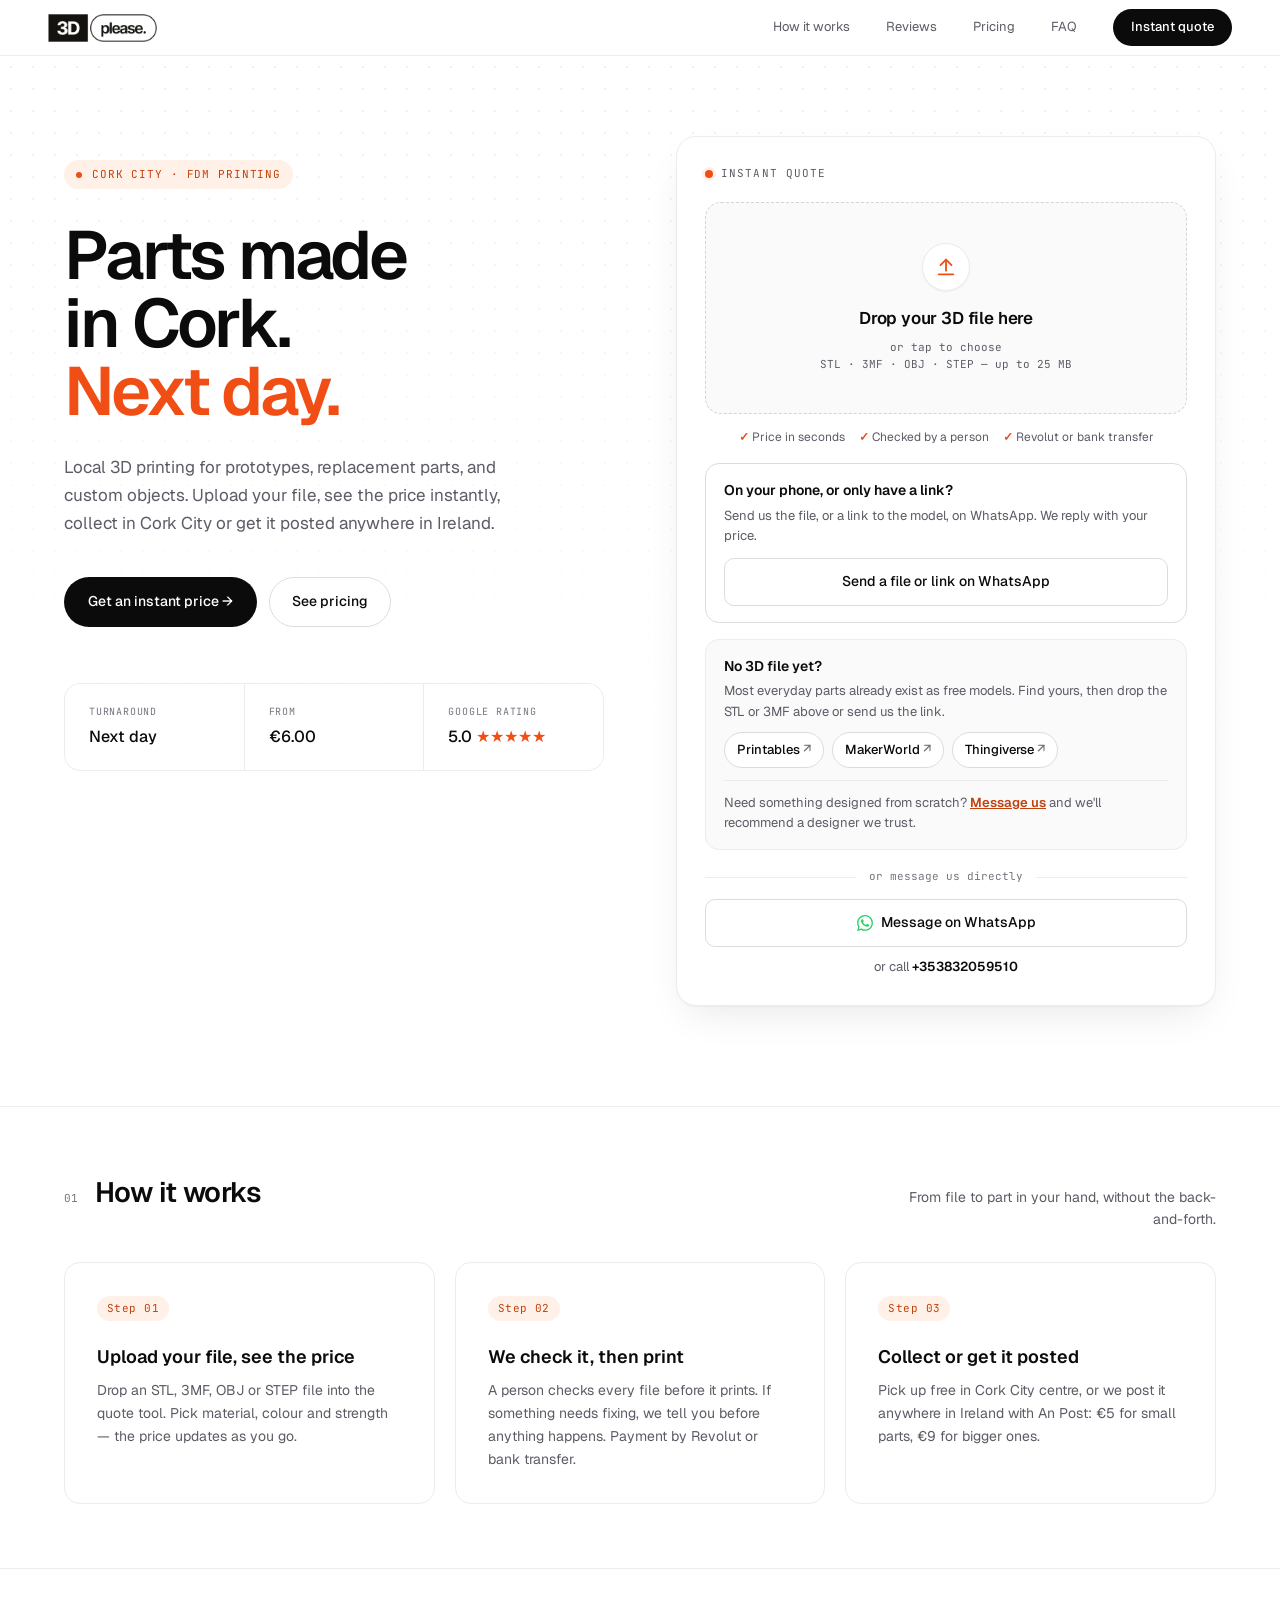
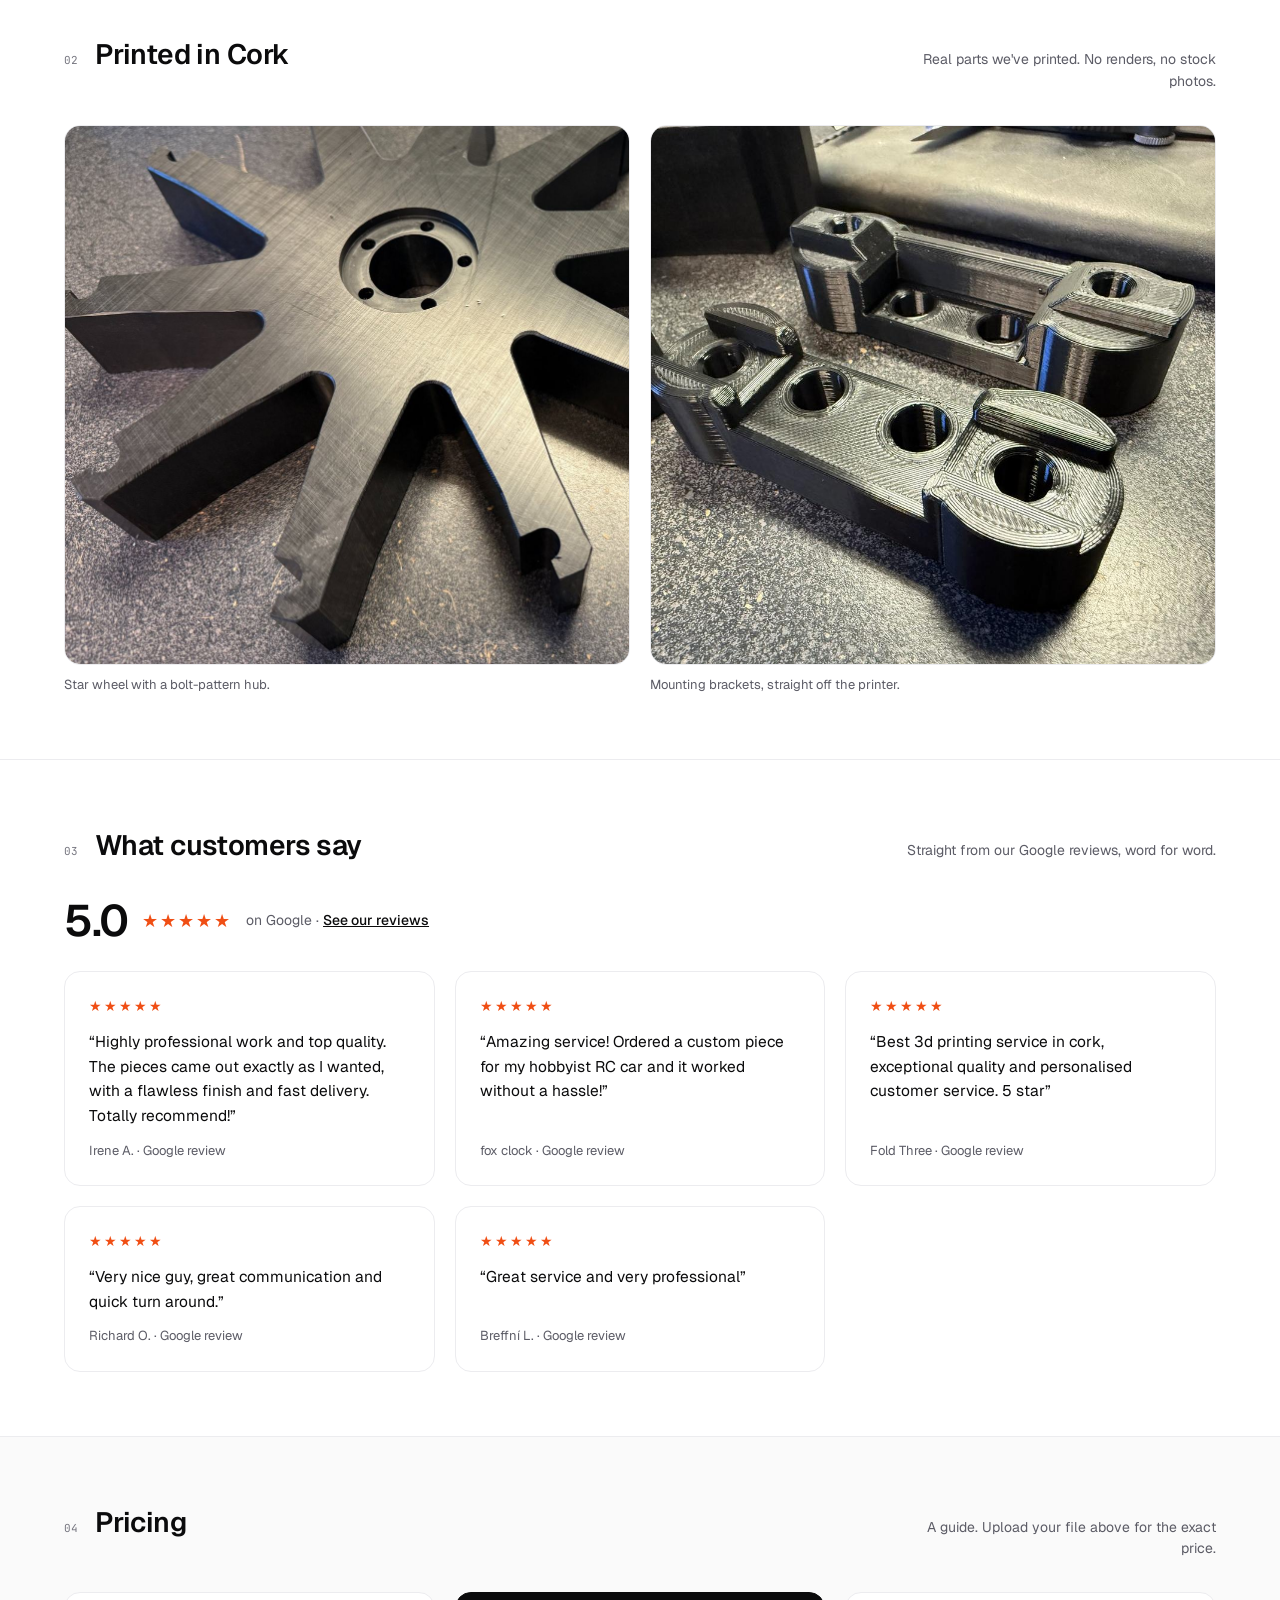
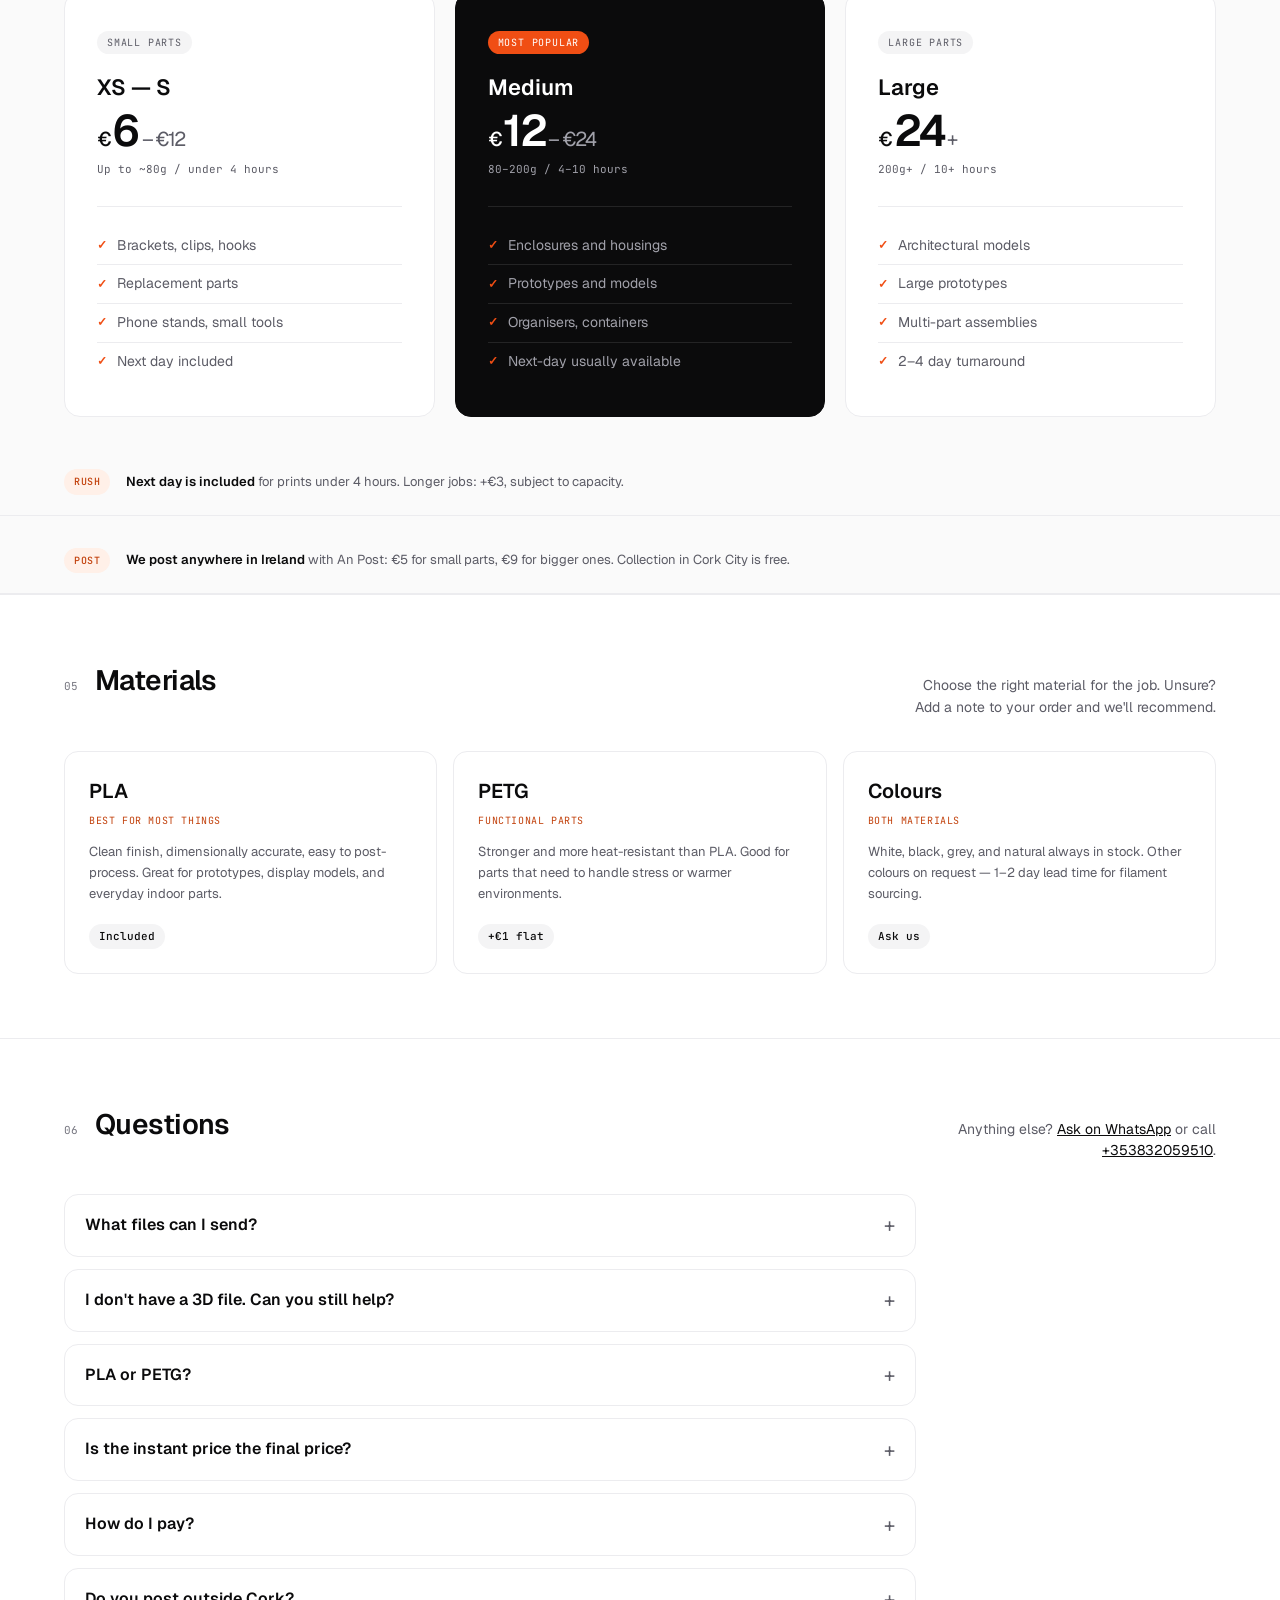
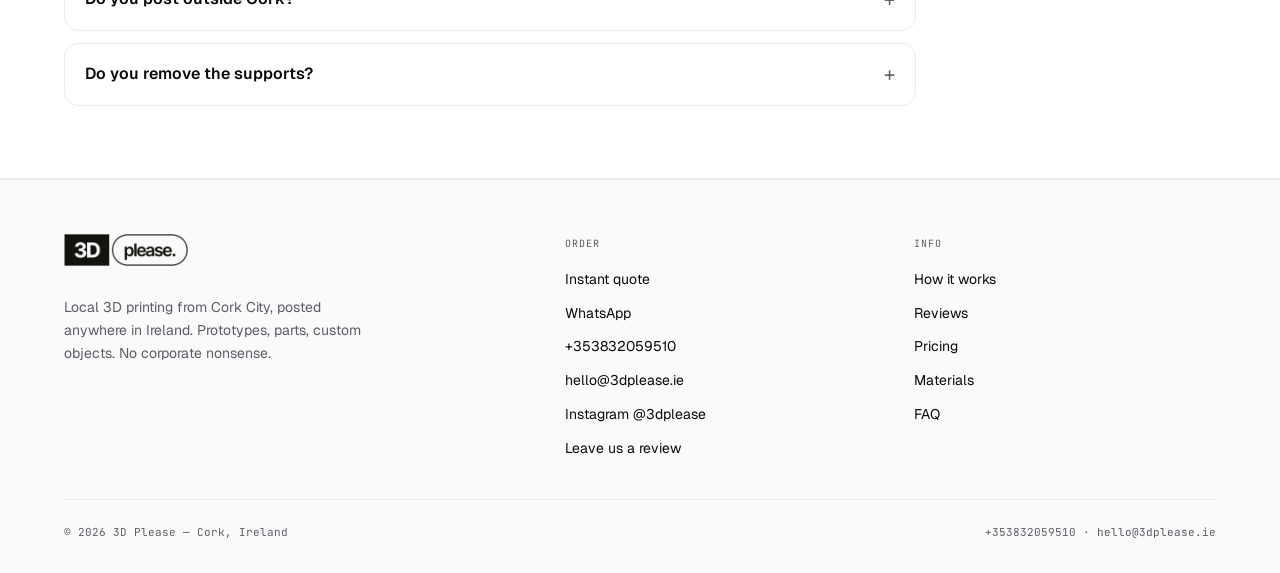
==== commit e60bcc0d: "Remove hero phrase, add Instagram link Drops "One-offs welcome. No nonsense." from the hero. Adds In" ====
--- a/index.html
+++ b/index.html
@@ -25,6 +25,7 @@
   "telephone": "+353832059510",
   "email": "hello@3dplease.ie",
   "image": "https://3dplease.ie/og.png",
+  "sameAs": ["https://www.instagram.com/3dplease/"],
   "address": { "@type": "PostalAddress", "addressLocality": "Cork", "addressCountry": "IE" },
   "areaServed": "IE"
 }
@@ -754,7 +755,7 @@
     <h1 class="hero-title" id="heroTitle">Parts made<br>in Cork.<br><em>Next day.</em></h1>
     <p class="hero-body" id="heroBody">
       Local 3D printing for prototypes, replacement parts, and custom objects.
-      Upload your file, see the price instantly, collect in Cork City or get it posted anywhere in Ireland. One-offs welcome. No nonsense.
+      Upload your file, see the price instantly, collect in Cork City or get it posted anywhere in Ireland.
     </p>
     <div class="hero-cta-row">
       <a href="#order" class="btn-primary-hero">Get an instant price →</a>
@@ -1223,6 +1224,7 @@
         <li><a href="https://wa.me/353832059510" target="_blank" rel="noopener">WhatsApp</a></li>
         <li><a href="tel:+353832059510">+353832059510</a></li>
         <li><a href="mailto:hello@3dplease.ie">hello@3dplease.ie</a></li>
+        <li><a href="https://www.instagram.com/3dplease/" target="_blank" rel="noopener">Instagram @3dplease</a></li>
         <li><a href="https://g.page/r/CYiCOIpLPXshEAE/review" target="_blank" rel="noopener">Leave us a review</a></li>
       </ul>
     </div>
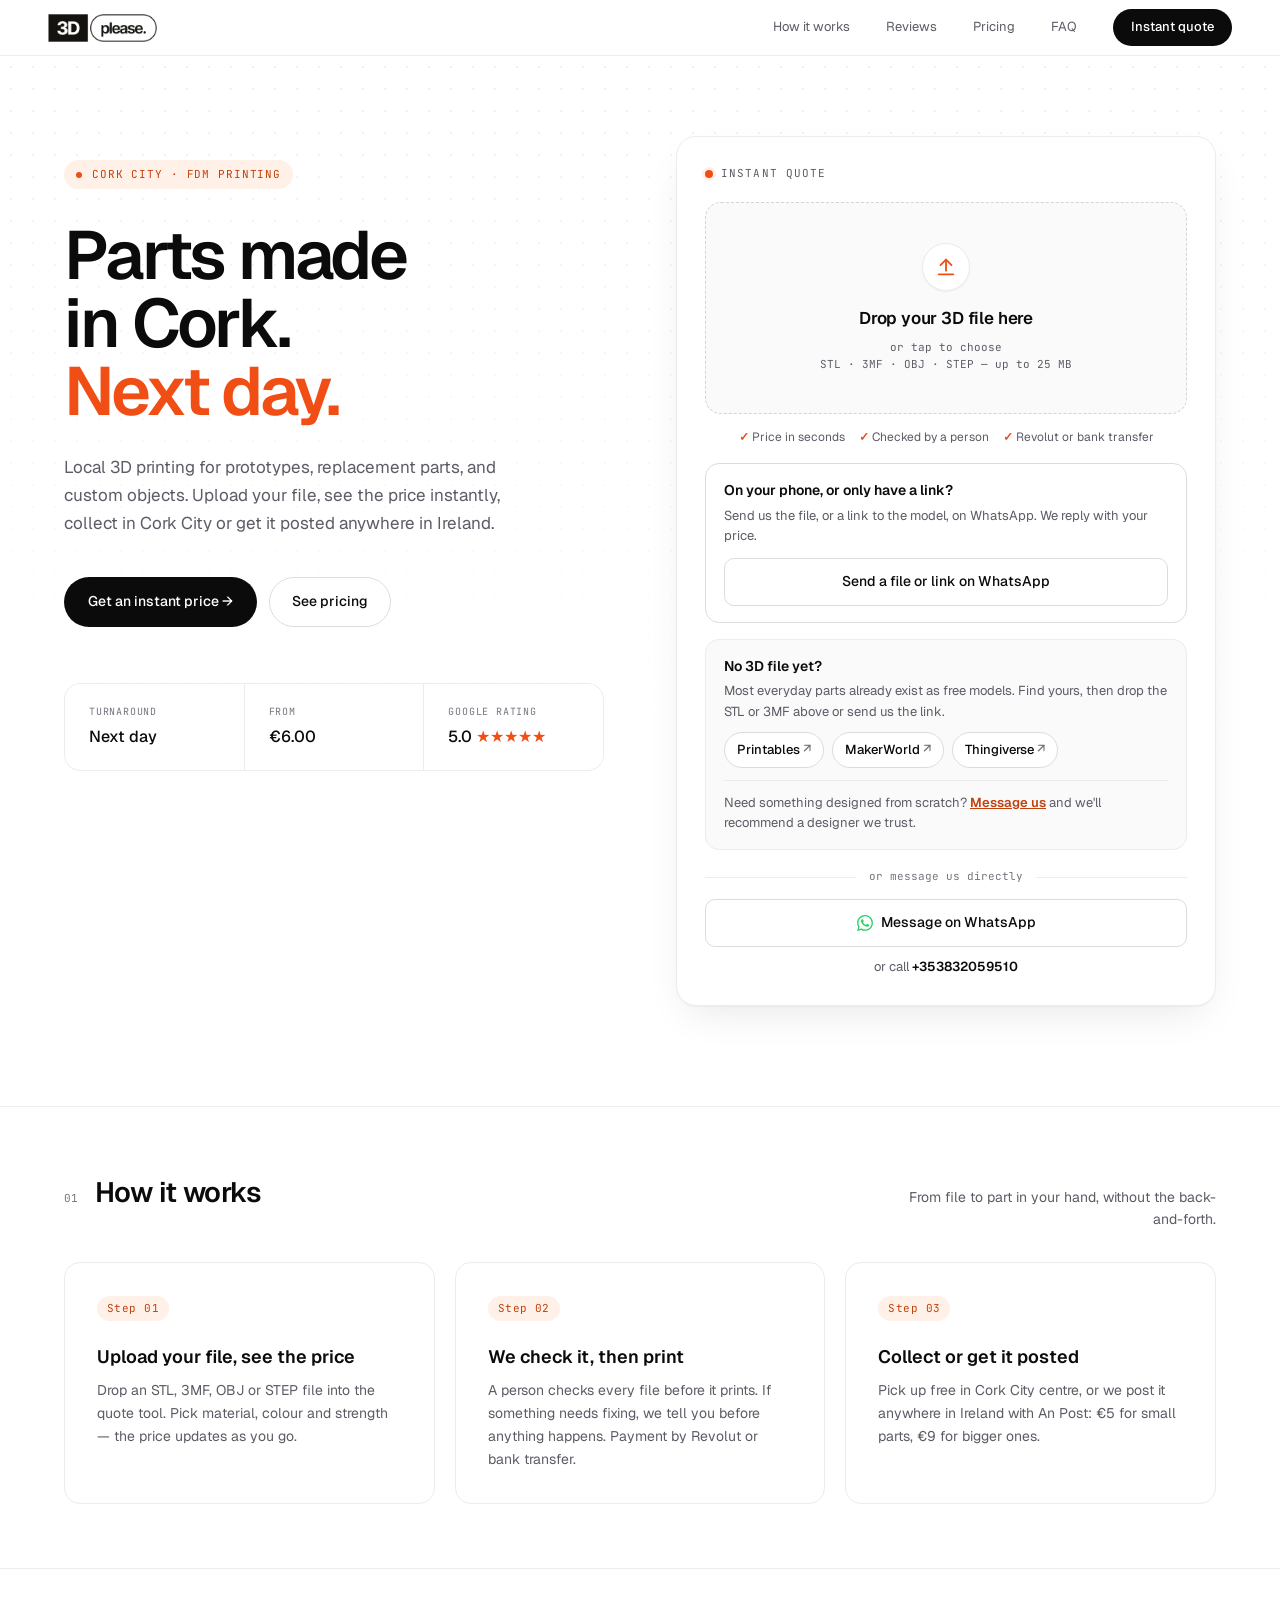
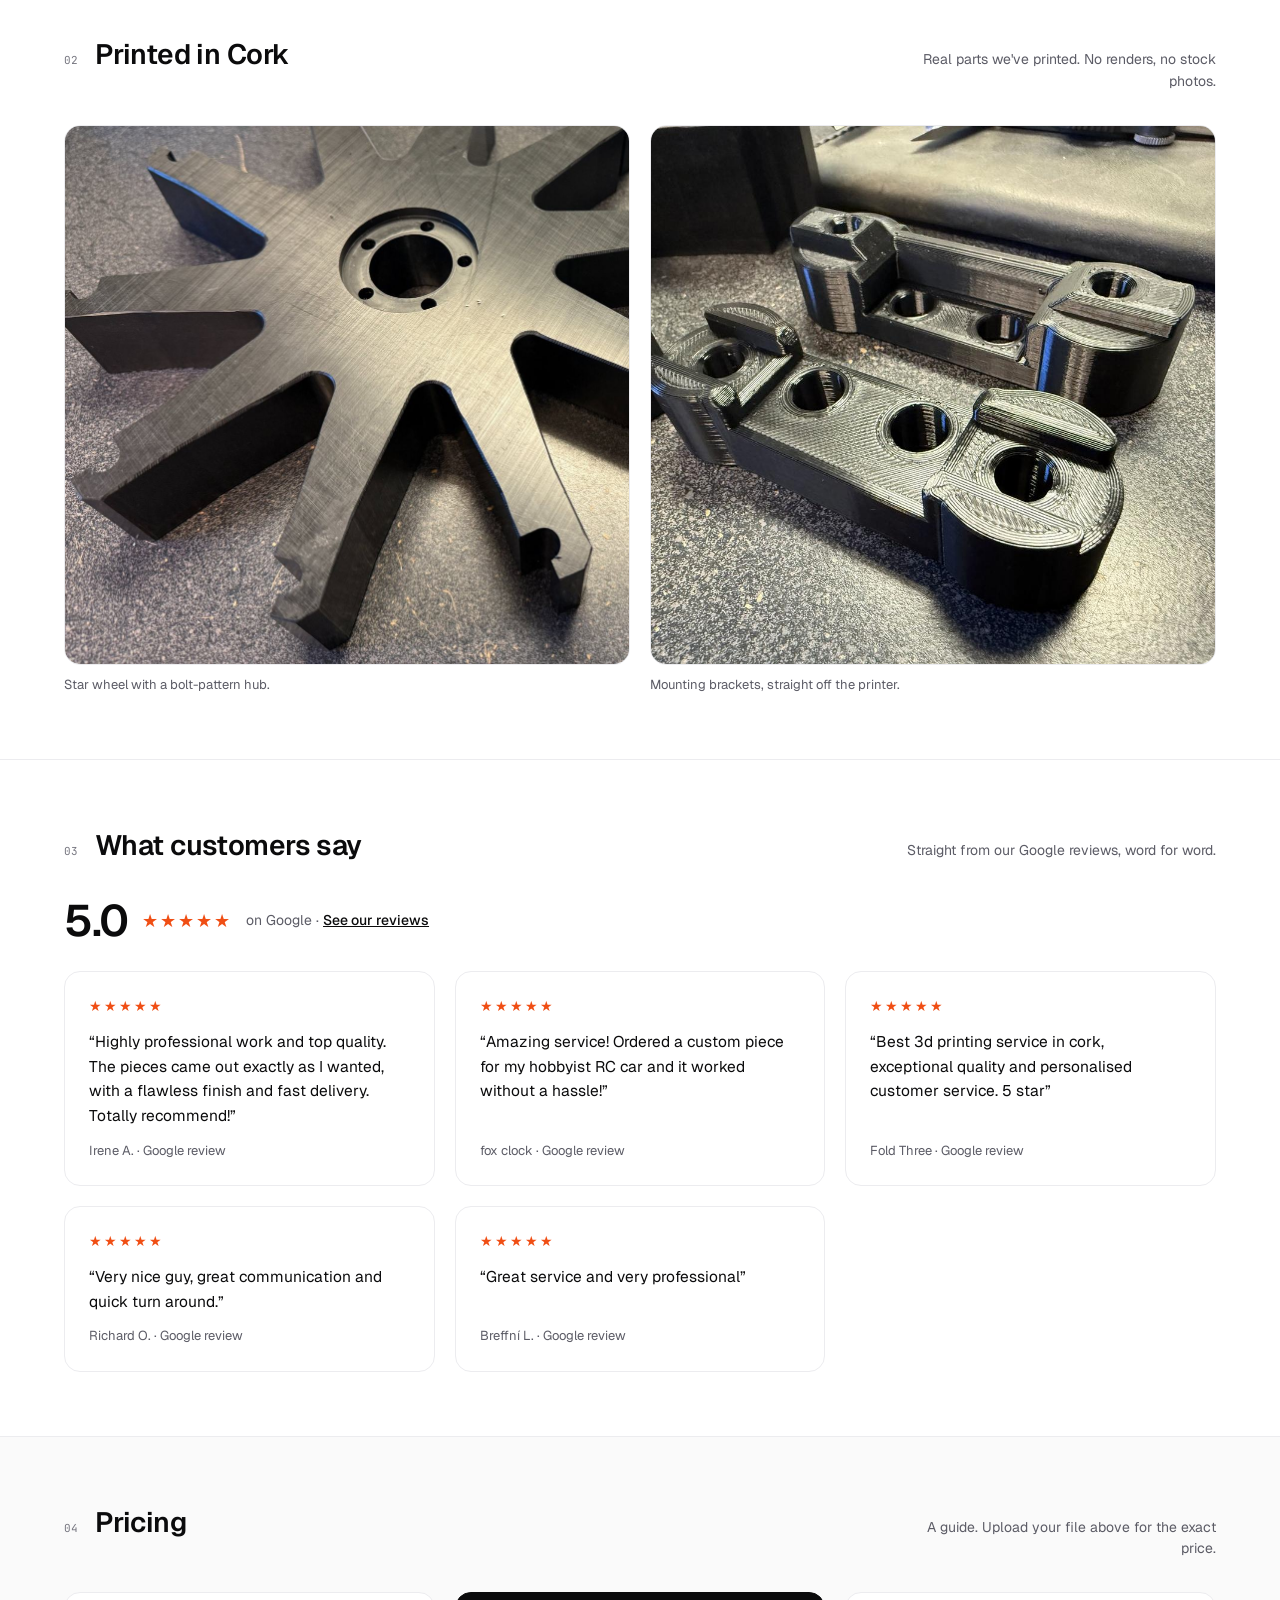
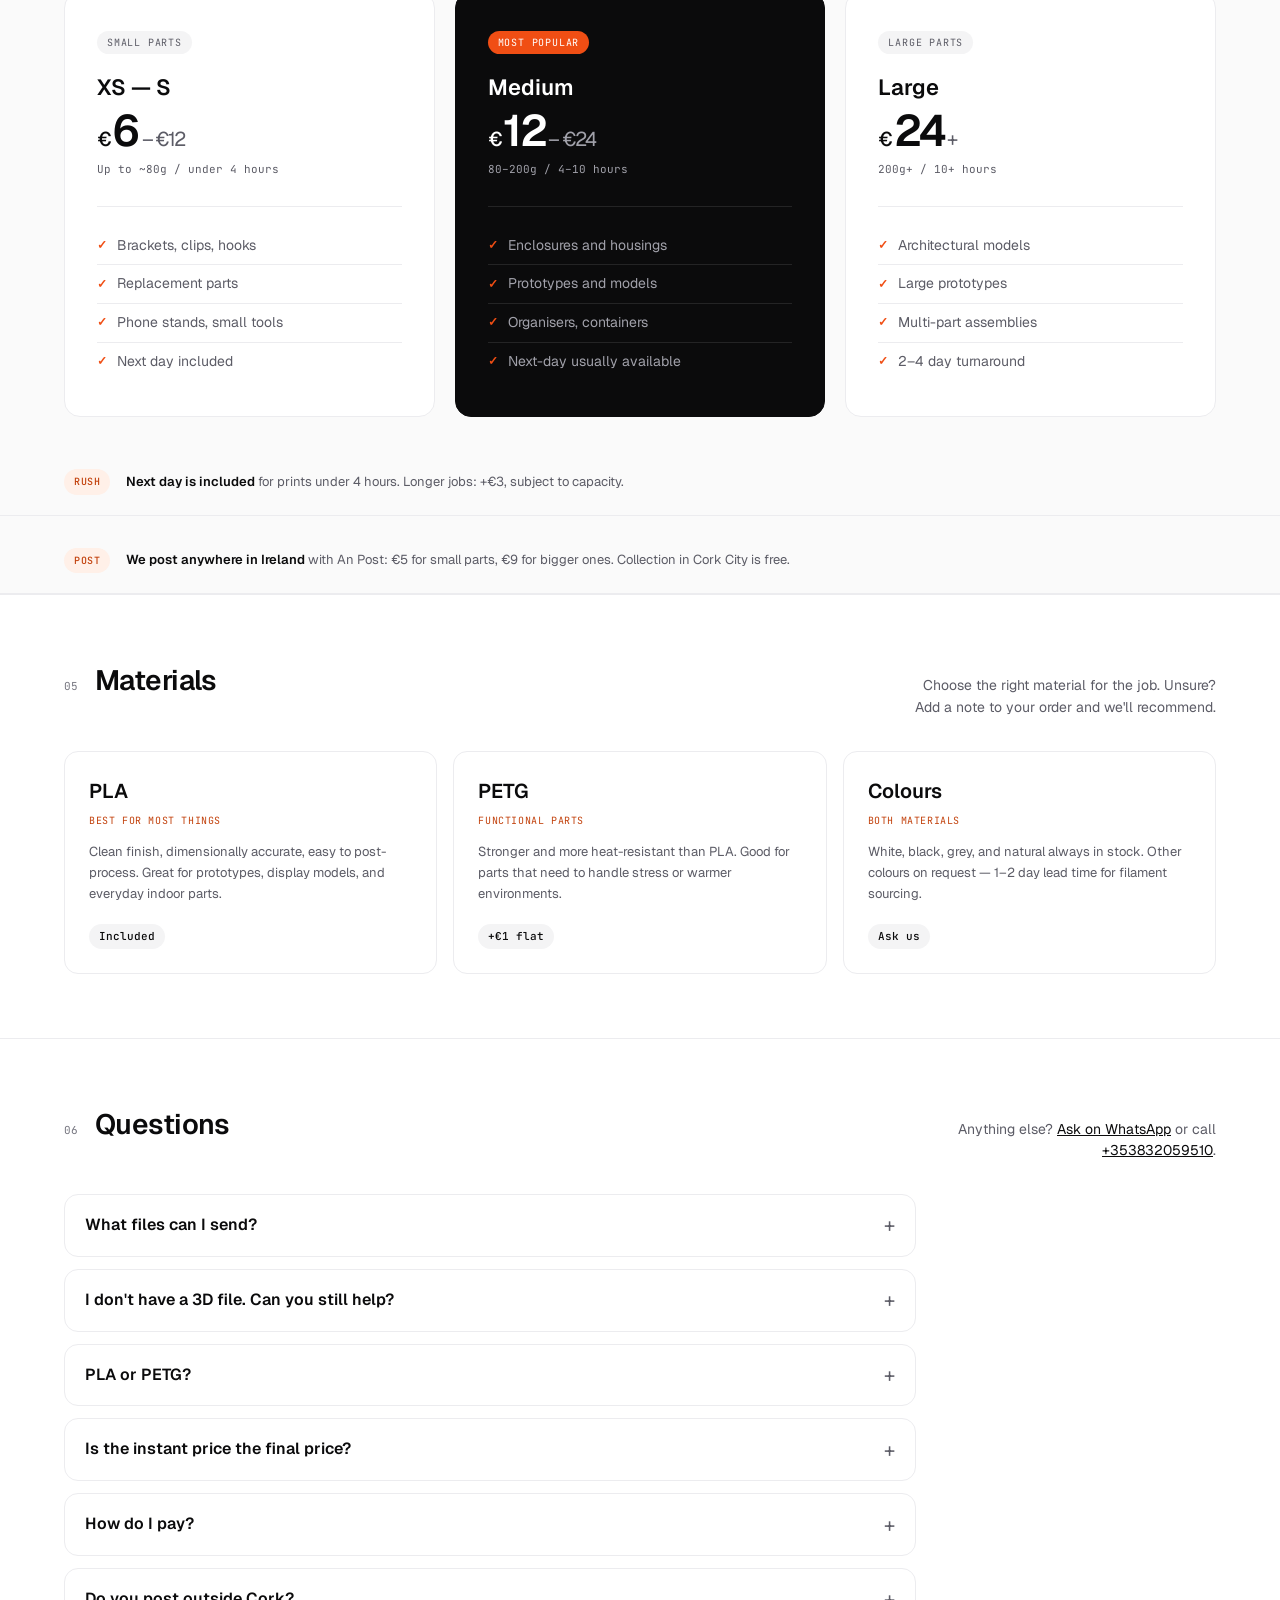
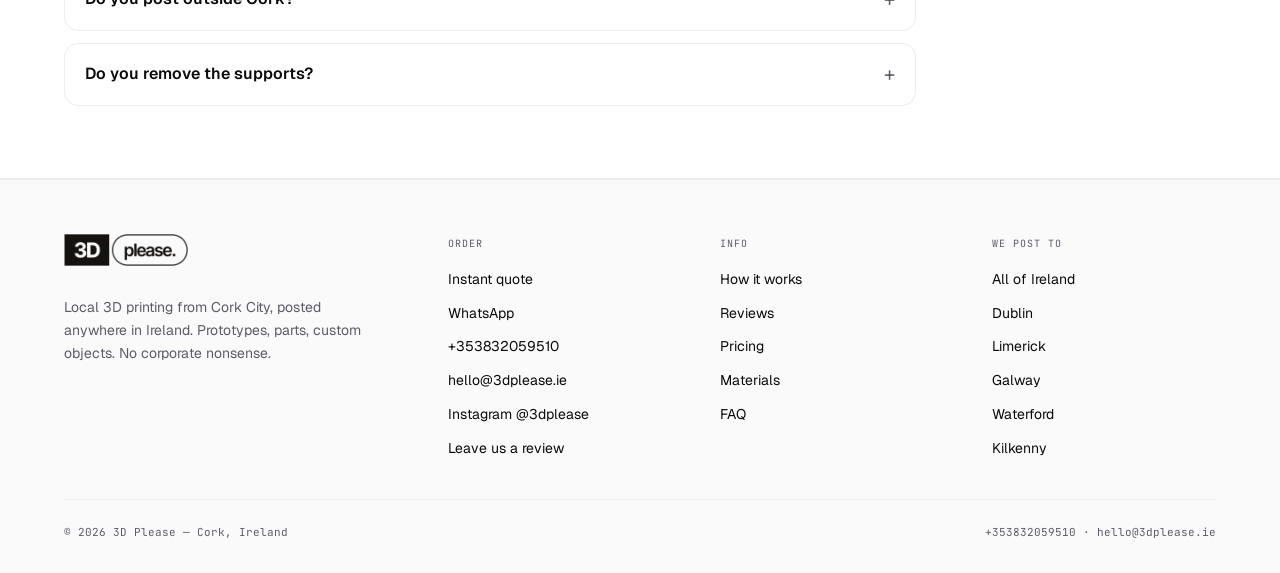
==== commit 7cbf2305: "Add area pages, robots.txt and sitemap Six area pages (Ireland, Dublin, Limerick, Galway, Waterford," ====
--- a/index.html
+++ b/index.html
@@ -682,7 +682,7 @@
 
 /* FOOTER */
 footer { background: var(--surface); padding: 56px 64px 32px; border-top: 1px solid var(--border-soft); }
-.footer-grid { display: grid; grid-template-columns: 1.5fr 1fr 1fr; gap: 48px; margin-bottom: 40px; }
+.footer-grid { display: grid; grid-template-columns: 1.5fr 1fr 1fr 1fr; gap: 48px; margin-bottom: 40px; }
 .footer-brand-logo { display: inline-flex; align-items: center; gap: 6px; text-decoration: none; margin-bottom: 16px; height: 28px; }
 .footer-tagline { font-size: 14px; color: var(--muted); line-height: 1.65; max-width: 320px; margin-top: 16px; }
 .footer-col-title {
@@ -1236,6 +1236,17 @@
         <li><a href="#pricing">Pricing</a></li>
         <li><a href="#materials">Materials</a></li>
         <li><a href="#faq">FAQ</a></li>
+      </ul>
+    </div>
+    <div>
+      <span class="footer-col-title">We post to</span>
+      <ul class="footer-links">
+        <li><a href="/3d-printing-ireland">All of Ireland</a></li>
+        <li><a href="/3d-printing-dublin">Dublin</a></li>
+        <li><a href="/3d-printing-limerick">Limerick</a></li>
+        <li><a href="/3d-printing-galway">Galway</a></li>
+        <li><a href="/3d-printing-waterford">Waterford</a></li>
+        <li><a href="/3d-printing-kilkenny">Kilkenny</a></li>
       </ul>
     </div>
   </div>
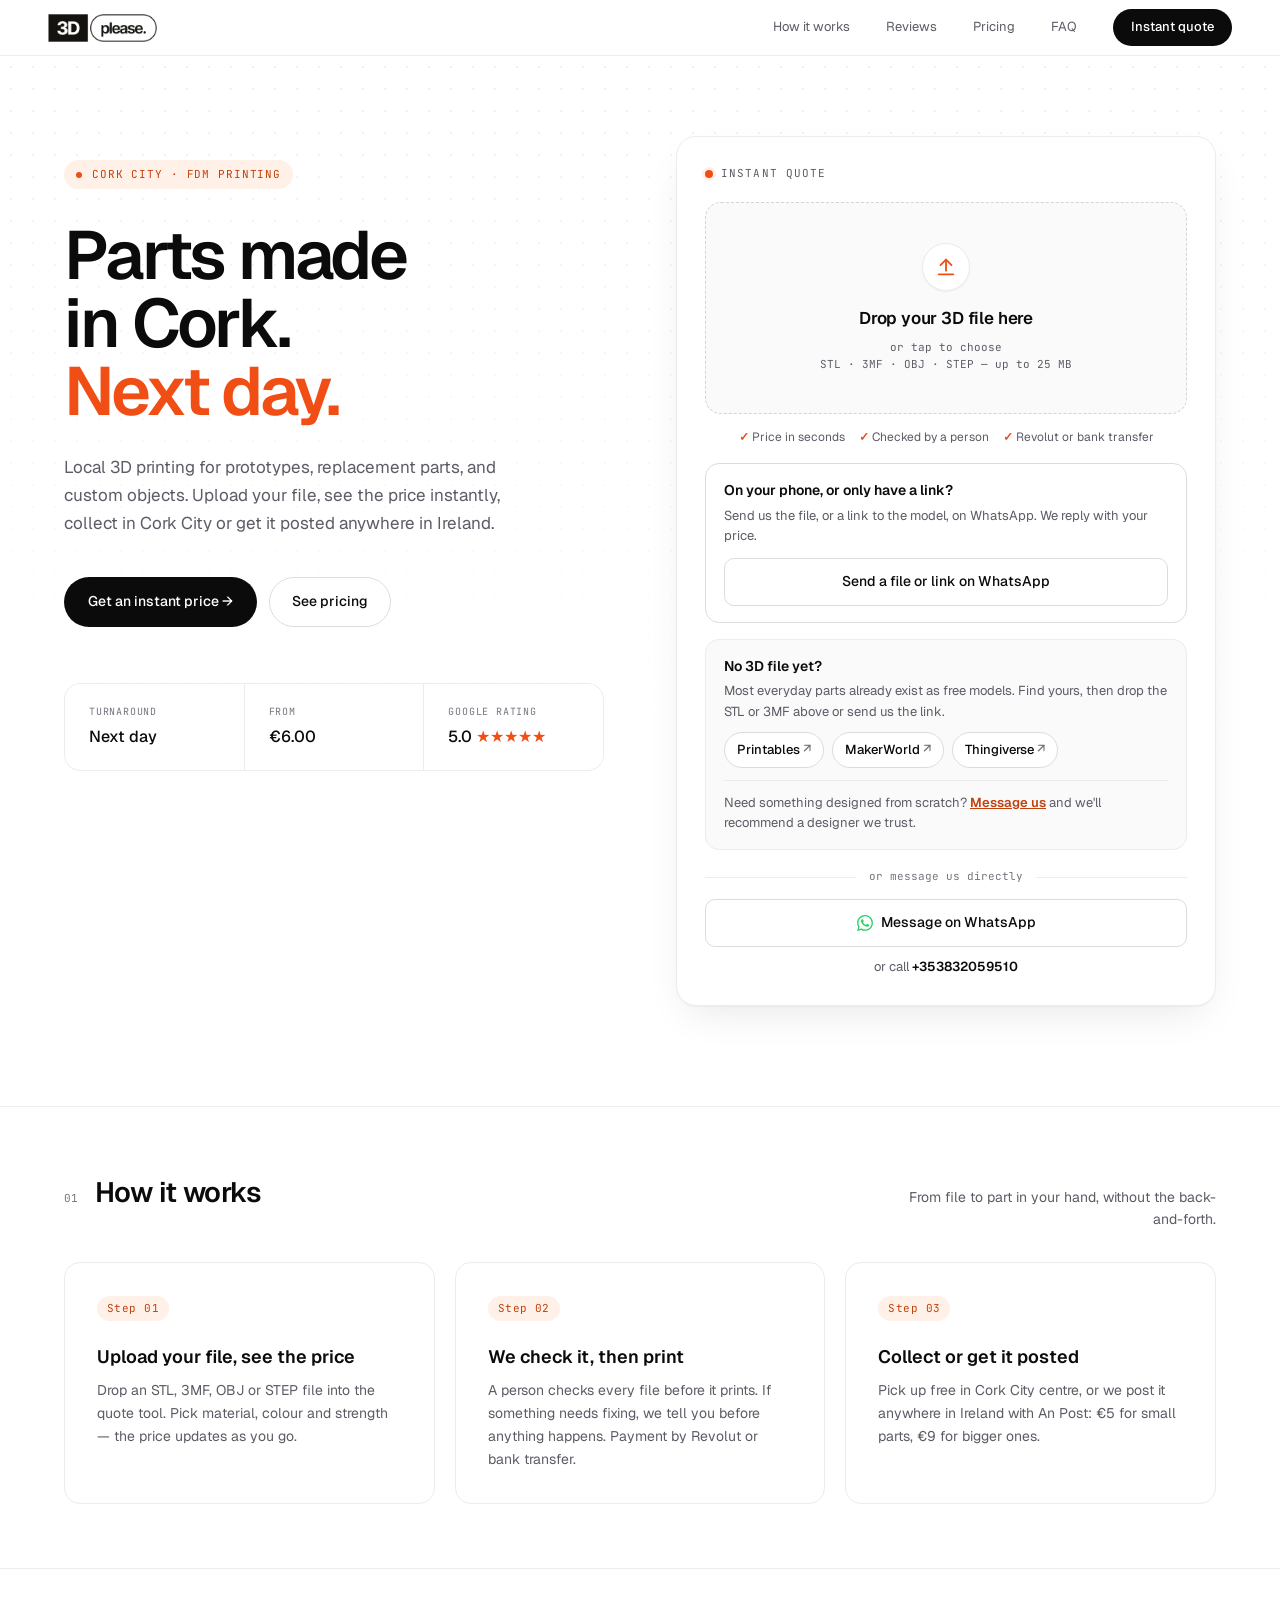
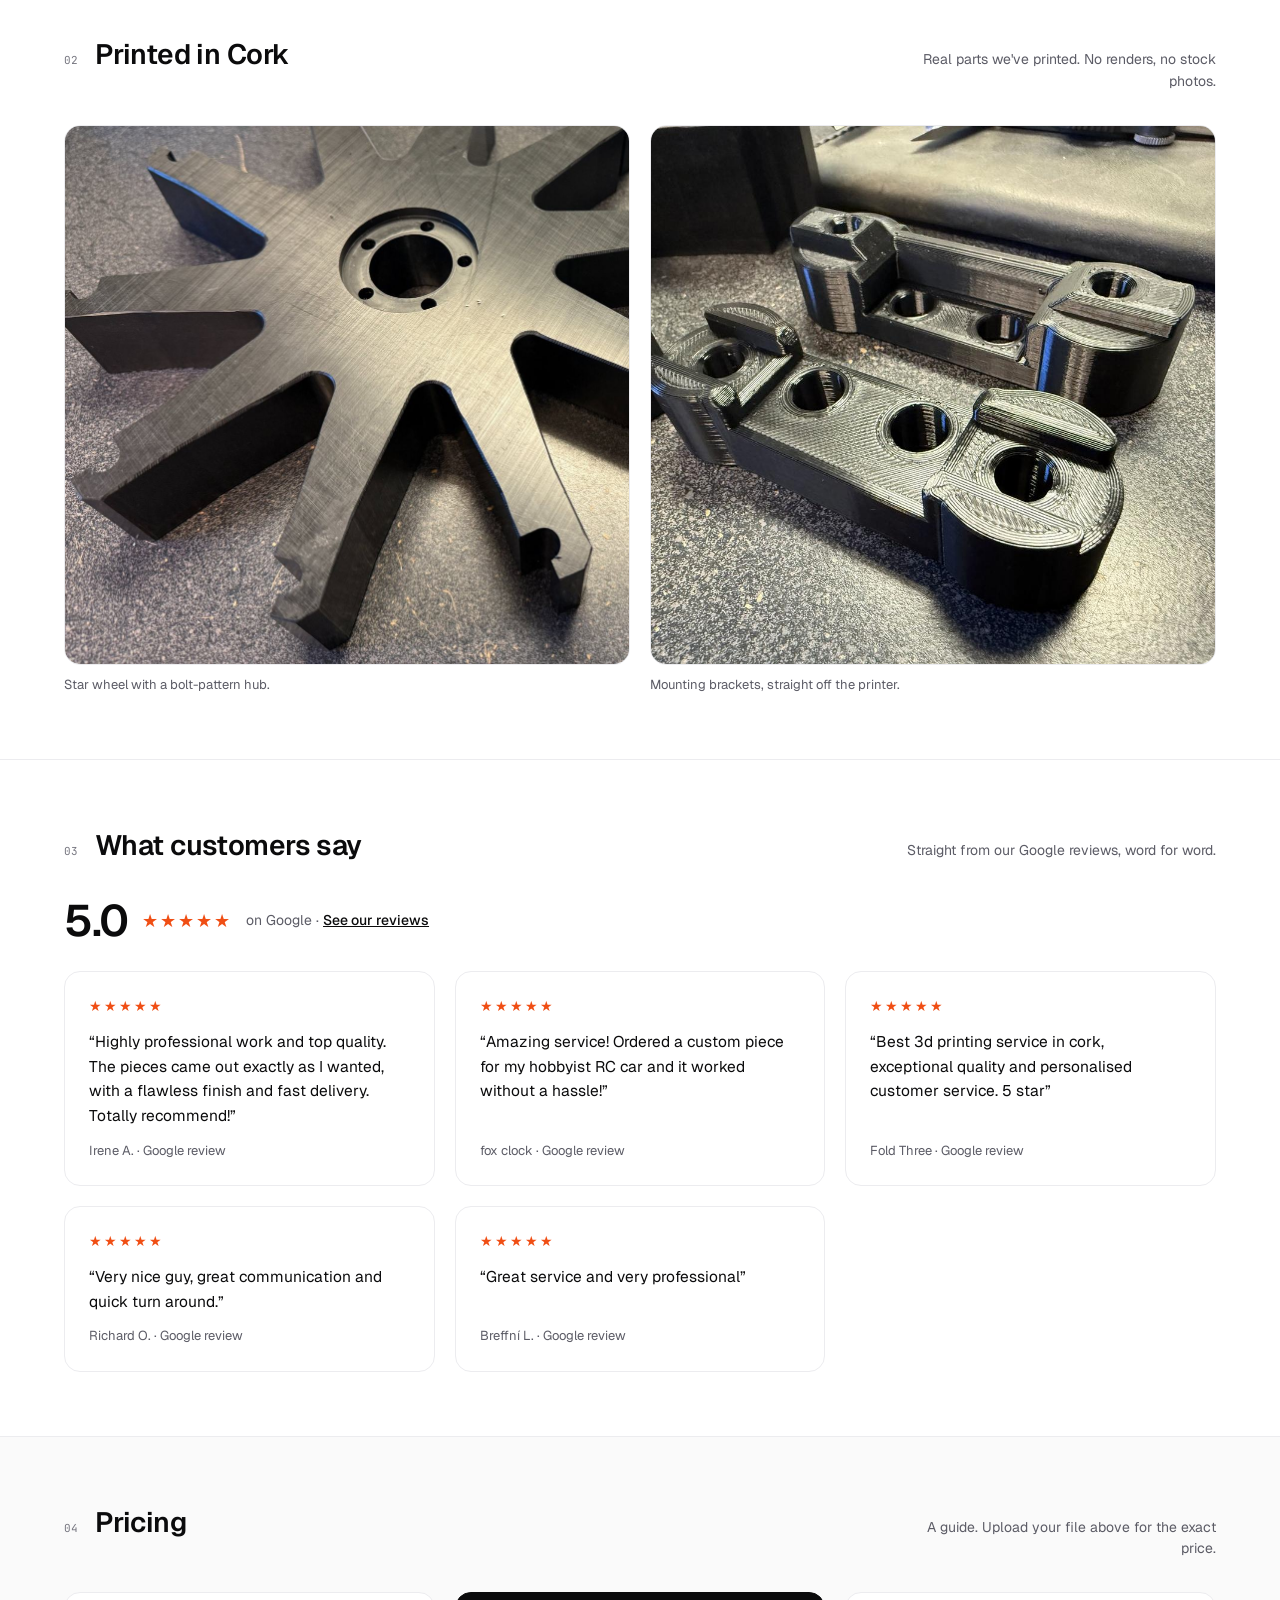
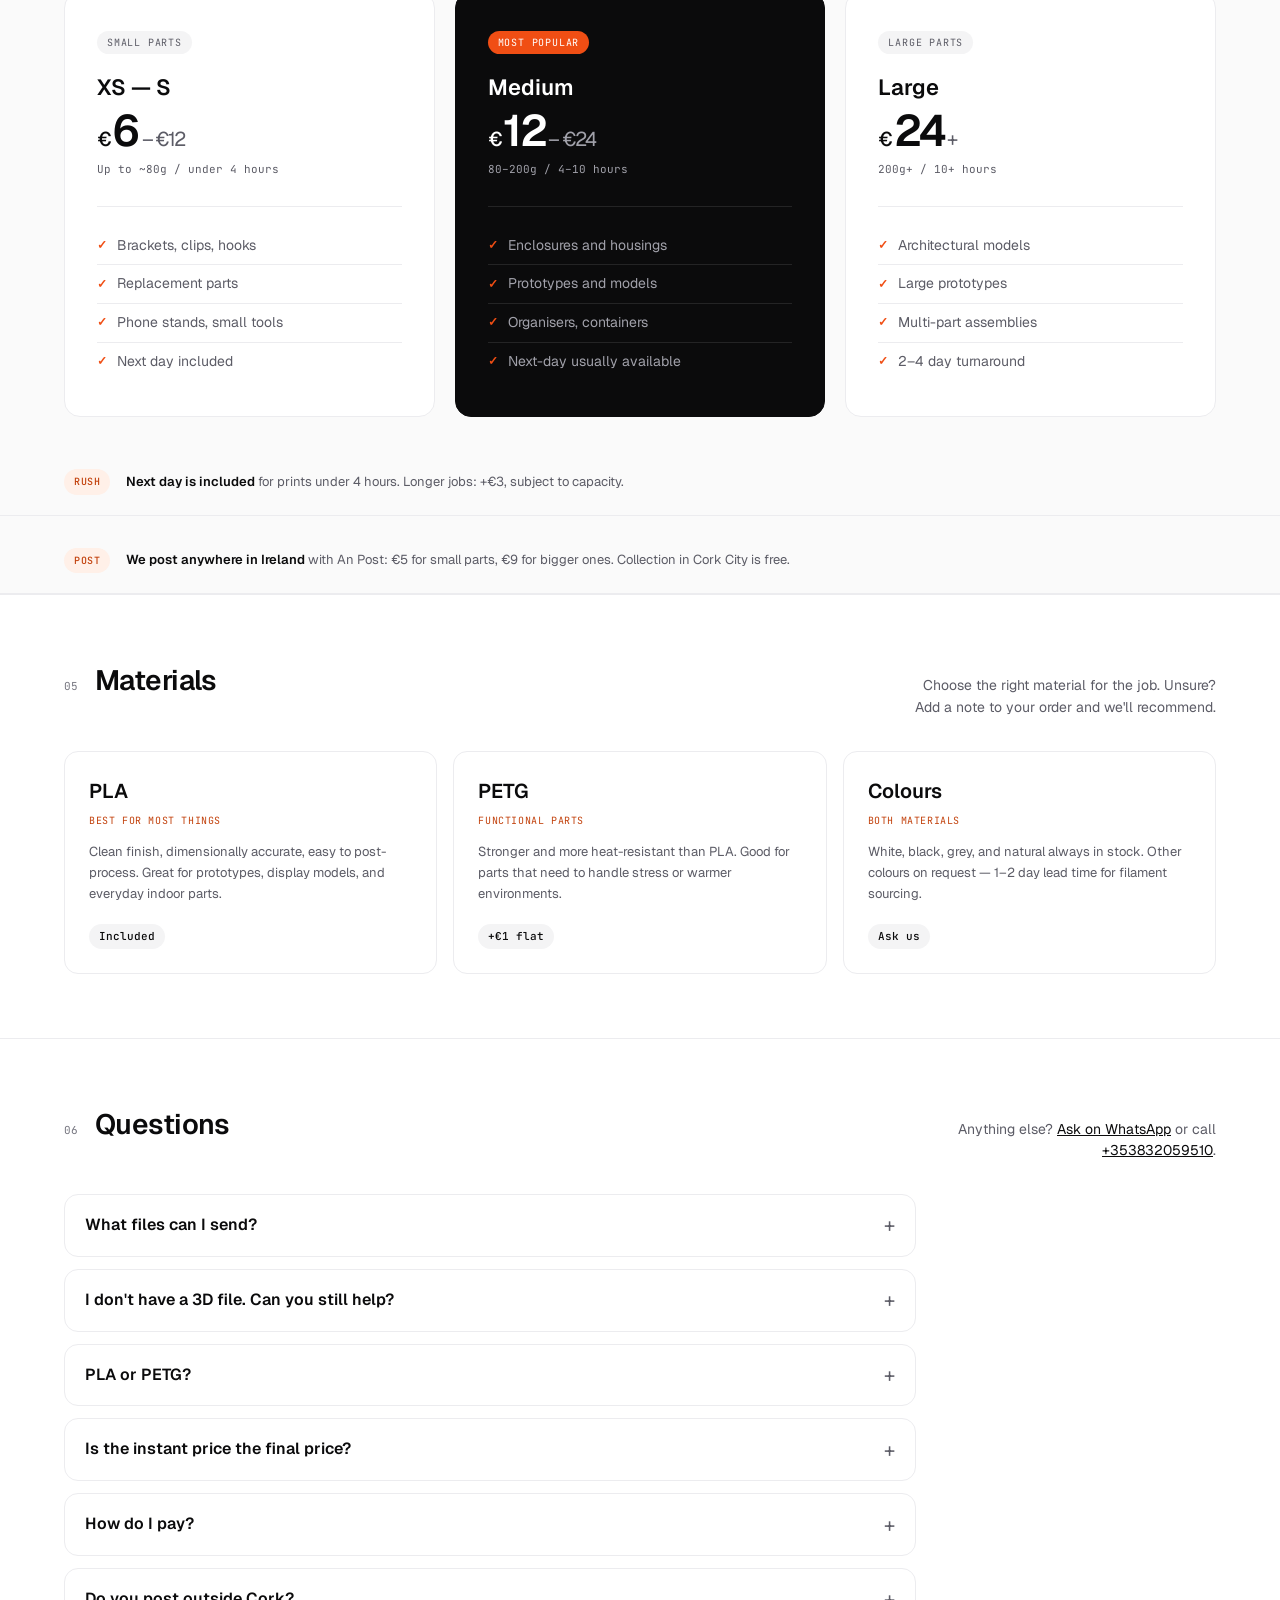
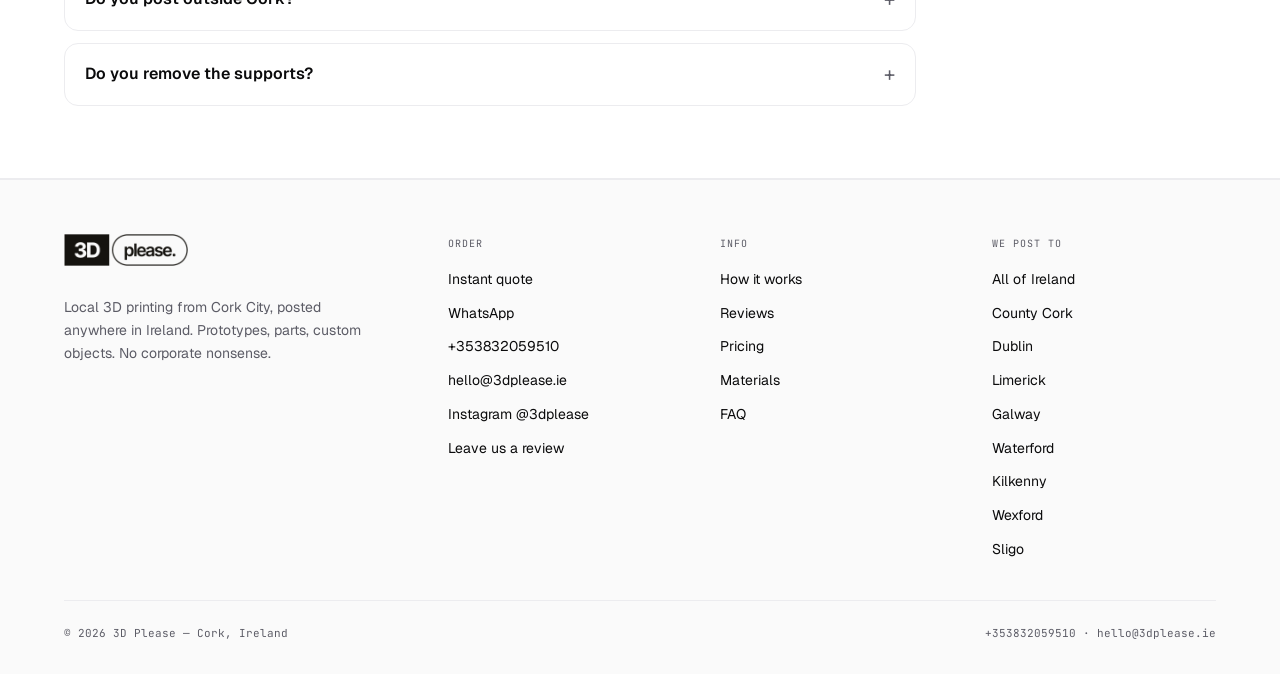
==== commit 6e718bde: "Add County Cork, Wexford and Sligo pages County Cork page (Kinsale, Carrigaline, Cobh, Midleton and " ====
--- a/index.html
+++ b/index.html
@@ -1200,7 +1200,7 @@
     </details>
     <details>
       <summary>Do you post outside Cork?</summary>
-      <p>Yes, anywhere in Ireland with An Post. It's €5 for small parts and €9 for bigger ones, and the price box shows which applies before you order. We post the day it's ready and An Post usually delivers the next working day. Or collect for free in Cork City centre.</p>
+      <p>Yes, anywhere in Ireland with An Post, from the rest of <a href="/3d-printing-county-cork">County Cork</a> (Kinsale, Carrigaline, Cobh, Midleton, Ballincollig, Mallow and beyond) to every other county. It's €5 for small parts and €9 for bigger ones, and the price box shows which applies before you order. We post the day it's ready and An Post usually delivers the next working day. Or collect for free in Cork City centre.</p>
     </details>
     <details>
       <summary>Do you remove the supports?</summary>
@@ -1242,11 +1242,14 @@
       <span class="footer-col-title">We post to</span>
       <ul class="footer-links">
         <li><a href="/3d-printing-ireland">All of Ireland</a></li>
+        <li><a href="/3d-printing-county-cork">County Cork</a></li>
         <li><a href="/3d-printing-dublin">Dublin</a></li>
         <li><a href="/3d-printing-limerick">Limerick</a></li>
         <li><a href="/3d-printing-galway">Galway</a></li>
         <li><a href="/3d-printing-waterford">Waterford</a></li>
         <li><a href="/3d-printing-kilkenny">Kilkenny</a></li>
+        <li><a href="/3d-printing-wexford">Wexford</a></li>
+        <li><a href="/3d-printing-sligo">Sligo</a></li>
       </ul>
     </div>
   </div>
